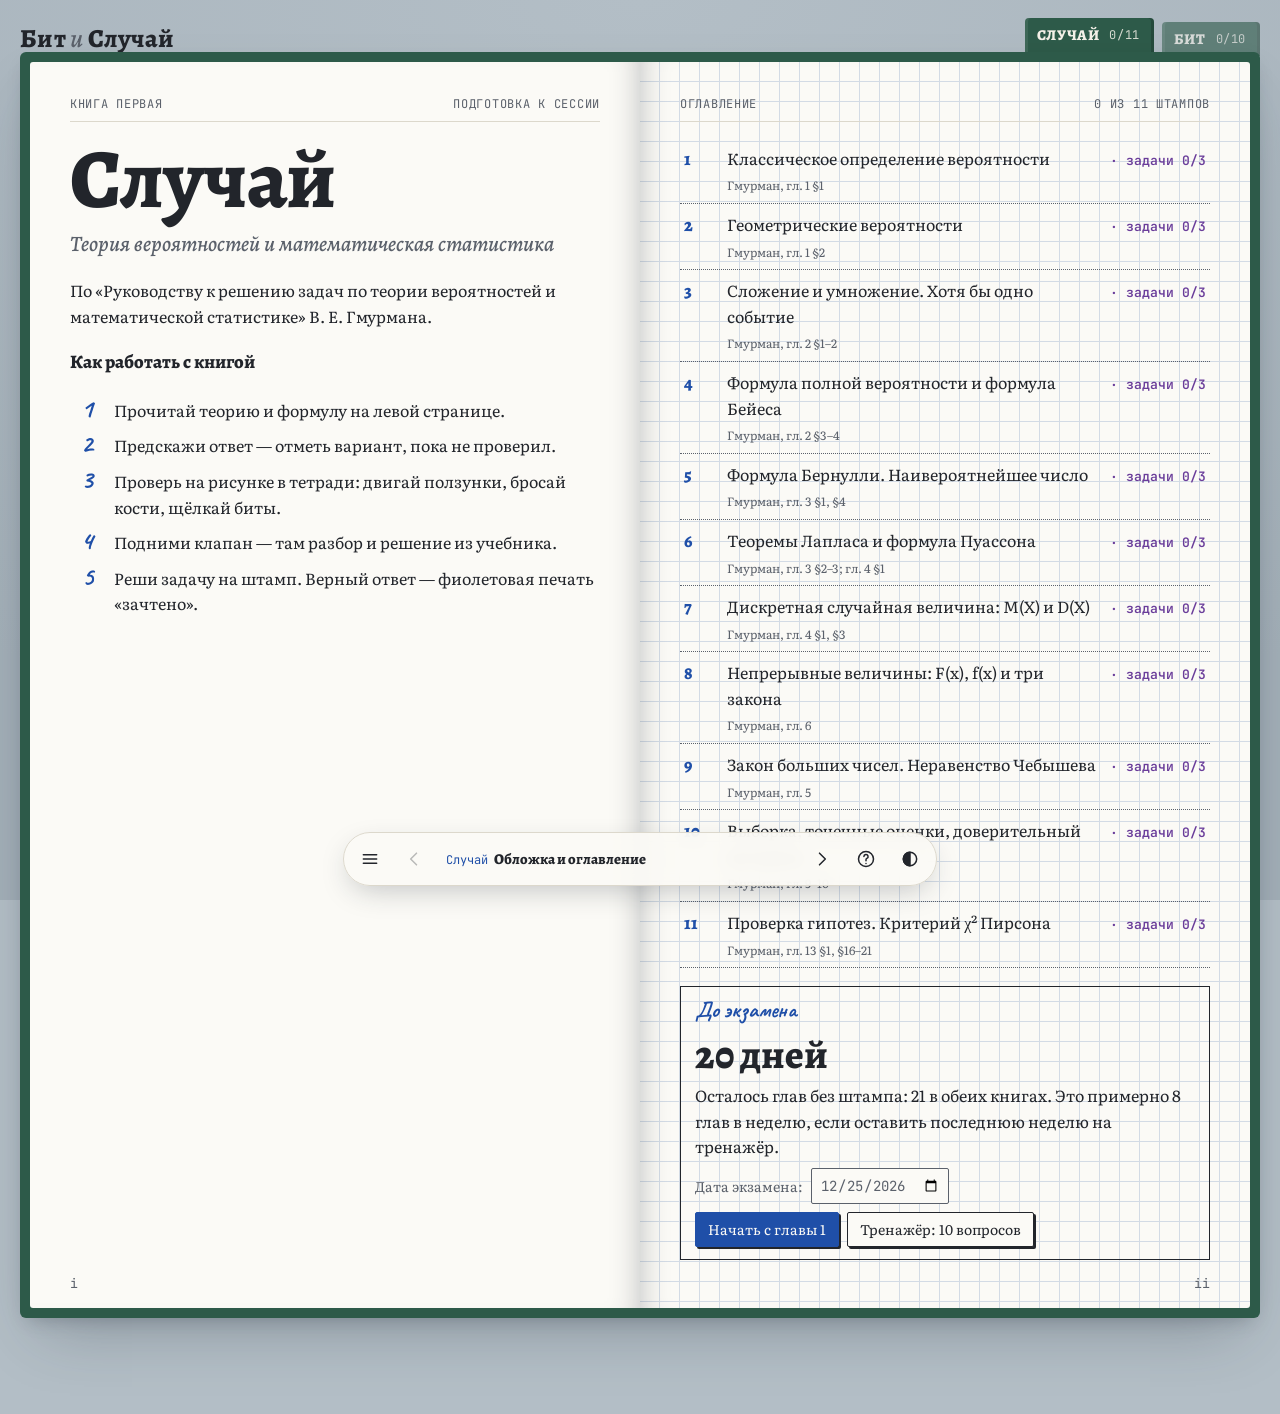
==== Бит и Случай.html @ 173fcdac "Бит и Случай: офлайн-книга к сессии Теория вероятностей по Гмурману (11 глав) и ВМиС по практической" ====
<!doctype html>
<html lang="ru">
<head>
<meta charset="utf-8">
<meta name="viewport" content="width=device-width, initial-scale=1, viewport-fit=cover">
<style>body{margin:0}</style>
<title>Бит и Случай</title>
<meta name="claude:viewport-fit-sides" content="cover">
<style>
/* cyrillic */
@font-face {
  font-family: 'Alegreya';
  font-style: italic;
  font-weight: 500;
  font-display: swap;
  src: url([data-uri]) format('woff2');
  unicode-range: U+0301, U+0400-045F, U+0490-0491, U+04B0-04B1, U+2116;
}
/* latin */
@font-face {
  font-family: 'Alegreya';
  font-style: italic;
  font-weight: 500;
  font-display: swap;
  src: url([data-uri]) format('woff2');
  unicode-range: U+0000-00FF, U+0131, U+0152-0153, U+02BB-02BC, U+02C6, U+02DA, U+02DC, U+0304, U+0308, U+0329, U+2000-206F, U+20AC, U+2122, U+2191, U+2193, U+2212, U+2215, U+FEFF, U+FFFD;
}
/* cyrillic */
@font-face {
  font-family: 'Alegreya';
  font-style: italic;
  font-weight: 700;
  font-display: swap;
  src: url([data-uri]) format('woff2');
  unicode-range: U+0301, U+0400-045F, U+0490-0491, U+04B0-04B1, U+2116;
}
/* latin */
@font-face {
  font-family: 'Alegreya';
  font-style: italic;
  font-weight: 700;
  font-display: swap;
  src: url([data-uri]) format('woff2');
  unicode-range: U+0000-00FF, U+0131, U+0152-0153, U+02BB-02BC, U+02C6, U+02DA, U+02DC, U+0304, U+0308, U+0329, U+2000-206F, U+20AC, U+2122, U+2191, U+2193, U+2212, U+2215, U+FEFF, U+FFFD;
}
/* cyrillic */
@font-face {
  font-family: 'Alegreya';
  font-style: normal;
  font-weight: 500;
  font-display: swap;
  src: url([data-uri]) format('woff2');
  unicode-range: U+0301, U+0400-045F, U+0490-0491, U+04B0-04B1, U+2116;
}
/* latin */
@font-face {
  font-family: 'Alegreya';
  font-style: normal;
  font-weight: 500;
  font-display: swap;
  src: url([data-uri]) format('woff2');
  unicode-range: U+0000-00FF, U+0131, U+0152-0153, U+02BB-02BC, U+02C6, U+02DA, U+02DC, U+0304, U+0308, U+0329, U+2000-206F, U+20AC, U+2122, U+2191, U+2193, U+2212, U+2215, U+FEFF, U+FFFD;
}
/* cyrillic */
@font-face {
  font-family: 'Alegreya';
  font-style: normal;
  font-weight: 800;
  font-display: swap;
  src: url([data-uri]) format('woff2');
  unicode-range: U+0301, U+0400-045F, U+0490-0491, U+04B0-04B1, U+2116;
}
/* latin */
@font-face {
  font-family: 'Alegreya';
  font-style: normal;
  font-weight: 800;
  font-display: swap;
  src: url([data-uri]) format('woff2');
  unicode-range: U+0000-00FF, U+0131, U+0152-0153, U+02BB-02BC, U+02C6, U+02DA, U+02DC, U+0304, U+0308, U+0329, U+2000-206F, U+20AC, U+2122, U+2191, U+2193, U+2212, U+2215, U+FEFF, U+FFFD;
}
/* cyrillic */
@font-face {
  font-family: 'Caveat';
  font-style: normal;
  font-weight: 500;
  font-display: swap;
  src: url([data-uri]) format('woff2');
  unicode-range: U+0301, U+0400-045F, U+0490-0491, U+04B0-04B1, U+2116;
}
/* latin */
@font-face {
  font-family: 'Caveat';
  font-style: normal;
  font-weight: 500;
  font-display: swap;
  src: url([data-uri]) format('woff2');
  unicode-range: U+0000-00FF, U+0131, U+0152-0153, U+02BB-02BC, U+02C6, U+02DA, U+02DC, U+0304, U+0308, U+0329, U+2000-206F, U+20AC, U+2122, U+2191, U+2193, U+2212, U+2215, U+FEFF, U+FFFD;
}
/* cyrillic */
@font-face {
  font-family: 'Caveat';
  font-style: normal;
  font-weight: 700;
  font-display: swap;
  src: url([data-uri]) format('woff2');
  unicode-range: U+0301, U+0400-045F, U+0490-0491, U+04B0-04B1, U+2116;
}
/* latin */
@font-face {
  font-family: 'Caveat';
  font-style: normal;
  font-weight: 700;
  font-display: swap;
  src: url([data-uri]) format('woff2');
  unicode-range: U+0000-00FF, U+0131, U+0152-0153, U+02BB-02BC, U+02C6, U+02DA, U+02DC, U+0304, U+0308, U+0329, U+2000-206F, U+20AC, U+2122, U+2191, U+2193, U+2212, U+2215, U+FEFF, U+FFFD;
}
/* cyrillic */
@font-face {
  font-family: 'JetBrains Mono';
  font-style: normal;
  font-weight: 400;
  font-display: swap;
  src: url([data-uri]) format('woff2');
  unicode-range: U+0301, U+0400-045F, U+0490-0491, U+04B0-04B1, U+2116;
}
/* latin */
@font-face {
  font-family: 'JetBrains Mono';
  font-style: normal;
  font-weight: 400;
  font-display: swap;
  src: url([data-uri]) format('woff2');
  unicode-range: U+0000-00FF, U+0131, U+0152-0153, U+02BB-02BC, U+02C6, U+02DA, U+02DC, U+0304, U+0308, U+0329, U+2000-206F, U+20AC, U+2122, U+2191, U+2193, U+2212, U+2215, U+FEFF, U+FFFD;
}
/* cyrillic */
@font-face {
  font-family: 'JetBrains Mono';
  font-style: normal;
  font-weight: 600;
  font-display: swap;
  src: url([data-uri]) format('woff2');
  unicode-range: U+0301, U+0400-045F, U+0490-0491, U+04B0-04B1, U+2116;
}
/* latin */
@font-face {
  font-family: 'JetBrains Mono';
  font-style: normal;
  font-weight: 600;
  font-display: swap;
  src: url([data-uri]) format('woff2');
  unicode-range: U+0000-00FF, U+0131, U+0152-0153, U+02BB-02BC, U+02C6, U+02DA, U+02DC, U+0304, U+0308, U+0329, U+2000-206F, U+20AC, U+2122, U+2191, U+2193, U+2212, U+2215, U+FEFF, U+FFFD;
}
/* cyrillic */
@font-face {
  font-family: 'Literata';
  font-style: italic;
  font-weight: 400;
  font-display: swap;
  src: url([data-uri]) format('woff2');
  unicode-range: U+0301, U+0400-045F, U+0490-0491, U+04B0-04B1, U+2116;
}
/* latin */
@font-face {
  font-family: 'Literata';
  font-style: italic;
  font-weight: 400;
  font-display: swap;
  src: url([data-uri]) format('woff2');
  unicode-range: U+0000-00FF, U+0131, U+0152-0153, U+02BB-02BC, U+02C6, U+02DA, U+02DC, U+0304, U+0308, U+0329, U+2000-206F, U+20AC, U+2122, U+2191, U+2193, U+2212, U+2215, U+FEFF, U+FFFD;
}
/* cyrillic */
@font-face {
  font-family: 'Literata';
  font-style: normal;
  font-weight: 400;
  font-display: swap;
  src: url([data-uri]) format('woff2');
  unicode-range: U+0301, U+0400-045F, U+0490-0491, U+04B0-04B1, U+2116;
}
/* latin */
@font-face {
  font-family: 'Literata';
  font-style: normal;
  font-weight: 400;
  font-display: swap;
  src: url([data-uri]) format('woff2');
  unicode-range: U+0000-00FF, U+0131, U+0152-0153, U+02BB-02BC, U+02C6, U+02DA, U+02DC, U+0304, U+0308, U+0329, U+2000-206F, U+20AC, U+2122, U+2191, U+2193, U+2212, U+2215, U+FEFF, U+FFFD;
}
/* cyrillic */
@font-face {
  font-family: 'Literata';
  font-style: normal;
  font-weight: 600;
  font-display: swap;
  src: url([data-uri]) format('woff2');
  unicode-range: U+0301, U+0400-045F, U+0490-0491, U+04B0-04B1, U+2116;
}
/* latin */
@font-face {
  font-family: 'Literata';
  font-style: normal;
  font-weight: 600;
  font-display: swap;
  src: url([data-uri]) format('woff2');
  unicode-range: U+0000-00FF, U+0131, U+0152-0153, U+02BB-02BC, U+02C6, U+02DA, U+02DC, U+0304, U+0308, U+0329, U+2000-206F, U+20AC, U+2122, U+2191, U+2193, U+2212, U+2215, U+FEFF, U+FFFD;
}
</style>
<style>
/* Layout: открытая книга на школьной парте. Слева — печатная страница учебника, справа — тетрадь в клетку с опытом. Снизу — панель листания. */
:root{
  --desk:#b3bec6; --desk-2:#a3afb8;
  --paper:#fbfaf6; --paper-2:#f1efe8; --edge:#dcd8cc;
  --ink:#22252b; --ink-soft:#5b616b; --rule:#d3dbe5;
  --pen:#1f4fa8; --pen-wash:rgba(31,79,168,.11);
  --stamp:#6a3d9a; --stamp-wash:rgba(106,61,154,.10);
  --good:#2b7443; --bad:#b0302a; --glow:#d99a00;
  --bar:rgba(251,250,246,.92); --shadow:rgba(30,40,50,.28);
  --cloth:#2d5a49;
  --f-display:"Alegreya", "Georgia", serif;
  --f-body:"Literata", "PT Serif", "Georgia", serif;
  --f-hand:"Caveat", "Segoe Print", cursive;
  --f-mono:"JetBrains Mono", "Consolas", monospace;
}
@media (prefers-color-scheme: dark){:root:not([data-theme="light"]){
  --desk:#101418; --desk-2:#161b21;
  --paper:#1d2228; --paper-2:#232931; --edge:#2c333c;
  --ink:#e3e6ea; --ink-soft:#9ba4af; --rule:#2b333d;
  --pen:#8fb0ff; --pen-wash:rgba(143,176,255,.13);
  --stamp:#bb94ff; --stamp-wash:rgba(187,148,255,.12);
  --good:#6fca8c; --bad:#ff7d70; --glow:#ffc94a;
  --bar:rgba(29,34,40,.94); --shadow:rgba(0,0,0,.55);
  color-scheme:dark;
}}
:root[data-theme="dark"]{
  --desk:#101418; --desk-2:#161b21;
  --paper:#1d2228; --paper-2:#232931; --edge:#2c333c;
  --ink:#e3e6ea; --ink-soft:#9ba4af; --rule:#2b333d;
  --pen:#8fb0ff; --pen-wash:rgba(143,176,255,.13);
  --stamp:#bb94ff; --stamp-wash:rgba(187,148,255,.12);
  --good:#6fca8c; --bad:#ff7d70; --glow:#ffc94a;
  --bar:rgba(29,34,40,.94); --shadow:rgba(0,0,0,.55);
  color-scheme:dark;
}
[data-book="tv"]{--cloth:#2d5a49}
[data-book="vms"]{--cloth:#2a4472}

*{box-sizing:border-box}
html,body{min-height:100%}
body{
  background:radial-gradient(120% 80% at 50% 0%, var(--desk) 0%, var(--desk-2) 100%) fixed, var(--desk);
  color:var(--ink); font:16px/1.6 var(--f-body);
  padding-left:max(16px, env(safe-area-inset-left, 0px));
  padding-right:max(16px, env(safe-area-inset-right, 0px));
  padding-block:0 96px;
}
button,input,select{font:inherit;color:inherit}
:focus-visible{outline:2px solid var(--pen);outline-offset:2px}
a{color:var(--pen)}

/* ——— верх: корешки книг ——— */
.top{max-width:1240px;margin:0 auto;display:flex;flex-wrap:wrap;align-items:flex-end;justify-content:space-between;gap:12px;padding-top:18px}
.brand{font:800 26px/1 var(--f-display);letter-spacing:.01em;color:var(--ink)}
.brand i{font-weight:500;color:var(--ink-soft)}
.spines{display:flex;gap:8px;flex-wrap:wrap}
.spine{
  border:0;cursor:pointer;padding:8px 14px 8px 12px;border-radius:4px 4px 0 0;
  background:var(--cloth);color:#f4f1e8;font:600 15px/1.2 var(--f-display);letter-spacing:.04em;
  display:flex;gap:10px;align-items:center;opacity:.6;transform:translateY(4px);transition:.2s;
  box-shadow:inset -3px 0 0 rgba(0,0,0,.18), inset 3px 0 0 rgba(255,255,255,.08);
}
.spine[aria-pressed="true"]{opacity:1;transform:none}
.spine small{font:500 12px var(--f-mono);opacity:.85}

/* ——— книга ——— */
.desk{max-width:1240px;margin:0 auto}
.book{
  position:relative;background:var(--cloth);border-radius:6px;padding:10px;
  box-shadow:0 30px 60px -20px var(--shadow), 0 8px 18px -8px var(--shadow);
}
.spread{position:relative;display:grid;grid-template-columns:1fr 1fr;perspective:2400px;min-height:640px}
.page{
  position:relative;min-width:0;background:var(--paper);padding:34px 40px 48px;
}
.page.left{border-radius:3px 0 0 3px;box-shadow:inset -26px 0 30px -26px var(--shadow)}
.page.right{
  border-radius:0 3px 3px 0;box-shadow:inset 26px 0 30px -26px var(--shadow);
  background-color:var(--paper);
  background-image:linear-gradient(var(--rule) 1px, transparent 1px),linear-gradient(90deg, var(--rule) 1px, transparent 1px);
  background-size:20px 20px;background-position:-1px -1px;
}
.folio{position:absolute;bottom:16px;font:500 13px var(--f-mono);color:var(--ink-soft)}
.left .folio{left:40px}.right .folio{right:40px}
.leaf{
  position:absolute;top:0;bottom:0;width:50%;pointer-events:none;display:none;
  background:linear-gradient(90deg,var(--paper-2),var(--paper));
  backface-visibility:visible;z-index:5;border-radius:0 3px 3px 0;
}
.leaf.fwd{display:block;left:50%;transform-origin:left center;animation:turnF .62s cubic-bezier(.4,.1,.3,1) forwards}
.leaf.back{display:block;left:0;transform-origin:right center;border-radius:3px 0 0 3px;animation:turnB .62s cubic-bezier(.4,.1,.3,1) forwards}
@keyframes turnF{0%{transform:rotateY(0);box-shadow:0 0 0 var(--shadow)}50%{box-shadow:-30px 0 40px -10px var(--shadow)}100%{transform:rotateY(-180deg);box-shadow:0 0 0 var(--shadow)}}
@keyframes turnB{0%{transform:rotateY(0)}50%{box-shadow:30px 0 40px -10px var(--shadow)}100%{transform:rotateY(180deg)}}

/* ——— типографика страниц ——— */
.runhead{display:flex;justify-content:space-between;gap:12px;flex-wrap:wrap;font:500 12px/1.4 var(--f-mono);letter-spacing:.06em;text-transform:uppercase;color:var(--ink-soft);border-bottom:1px solid var(--edge);padding-bottom:8px;margin-bottom:18px}
h1,h2,h3{font-family:var(--f-display);text-wrap:balance;margin:0}
h2{font-weight:800;font-size:34px;line-height:1.08;margin-bottom:14px}
h2 .no{color:var(--pen);font-style:italic;font-weight:700;margin-right:.25em}
h3{font-weight:700;font-size:19px;margin:18px 0 6px}
.theory p{margin:0 0 10px;max-width:62ch}
.theory ul{margin:0 0 10px;padding-left:20px}
.theory li{margin-bottom:3px}
.theory b{font-weight:600}
.f{ /* формула в рамке */
  margin:12px 0;padding:10px 14px;border:1.5px solid var(--ink);border-radius:2px;
  font-family:var(--f-body);font-style:italic;font-size:18px;line-height:1.9;overflow-x:auto;background:var(--paper)
}
.f small{font-style:normal;font-size:13px;color:var(--ink-soft);display:block;line-height:1.4}
.fr{display:inline-flex;flex-direction:column;vertical-align:middle;text-align:center;margin:0 .15em;line-height:1.15}
.fr>span:first-child{border-bottom:1.2px solid currentColor;padding:0 .2em}
.fr>span{padding:0 .2em}
code,.mono{font-family:var(--f-mono);font-size:.88em}
pre.asm{font:13px/1.55 var(--f-mono);background:var(--paper-2);border-left:3px solid var(--pen);padding:10px 12px;overflow-x:auto;margin:10px 0;white-space:pre}
.tbl{overflow-x:auto;margin:8px 0}
.tbl table{border-collapse:collapse;font-size:14px;font-variant-numeric:tabular-nums}
.tbl th,.tbl td{border:1px solid var(--edge);padding:4px 8px;text-align:left}
.tbl th{font-weight:600;background:var(--paper-2)}

.lbl{font:700 22px/1 var(--f-hand);color:var(--pen);margin-bottom:6px}
.predict{margin-top:20px;padding:14px 16px;border:1.5px dashed var(--ink-soft);border-radius:3px}
.predict p{margin:0 0 8px}
.opts{display:flex;flex-direction:column;gap:6px}
.opt{display:flex;gap:10px;align-items:flex-start;cursor:pointer;padding:4px 6px;border-radius:3px}
.opt:hover{background:var(--pen-wash)}
.opt input{margin-top:6px;accent-color:var(--pen)}
.opt.ok{background:color-mix(in srgb,var(--good) 14%,transparent)}
.opt.no{background:color-mix(in srgb,var(--bad) 12%,transparent)}

.flapbtn{
  margin-top:16px;width:100%;cursor:pointer;text-align:left;border:1px solid var(--edge);
  background:var(--paper-2);padding:14px 16px;border-radius:2px;position:relative;
  box-shadow:0 6px 10px -6px var(--shadow);transition:transform .25s;
}
.flapbtn:hover{transform:translateY(-2px) rotate(-.3deg)}
.flapbtn b{font:700 22px/1 var(--f-hand);color:var(--ink)}
.flapbtn span{display:block;font-size:13px;color:var(--ink-soft)}
.flapbtn[aria-expanded="true"]{transform:perspective(600px) rotateX(8deg);transform-origin:top}
.flapbody{padding:14px 16px;border:1px solid var(--edge);border-top:0;background:var(--paper)}
.flapbody p{margin:0 0 8px}

/* ——— правая страница: опыт ——— */
.fig{display:flex;flex-direction:column;gap:10px}
canvas.ink{width:100%;display:block;background:transparent;touch-action:manipulation}
.cap{font:italic 14px/1.4 var(--f-body);color:var(--ink-soft);margin:6px 0 0}
.cap b{font-style:normal;font-family:var(--f-mono);font-size:12px;letter-spacing:.04em}
.try{font:600 21px/1.25 var(--f-hand);color:var(--pen);margin:10px 0 0}
.ctls{display:grid;grid-template-columns:repeat(auto-fit,minmax(190px,1fr));gap:8px 18px}
.ctl{display:grid;grid-template-columns:auto 1fr auto;gap:8px;align-items:center;font-size:14px}
.ctl span{color:var(--ink-soft)}
.ctl input[type=range]{width:100%;min-width:0;accent-color:var(--pen)}
.ctl output{font:600 13px var(--f-mono);min-width:4ch;text-align:right}
.row{display:flex;flex-wrap:wrap;gap:8px;align-items:center}
.btn{
  cursor:pointer;border:1.5px solid var(--ink);background:var(--paper);padding:5px 12px;border-radius:2px;
  font-size:14px;box-shadow:2px 2px 0 var(--ink);transition:transform .1s, box-shadow .1s
}
.btn:hover{transform:translate(-1px,-1px);box-shadow:3px 3px 0 var(--ink)}
.btn:active{transform:translate(2px,2px);box-shadow:0 0 0 var(--ink)}
.btn.pri{background:var(--pen);color:var(--paper);border-color:var(--pen);box-shadow:2px 2px 0 var(--ink)}
.btn[aria-pressed="true"]{background:var(--ink);color:var(--paper)}
select.sel,input.txt{border:1.5px solid var(--ink-soft);background:var(--paper);padding:5px 8px;border-radius:2px;font-size:14px;min-width:0;max-width:100%}
input.txt{font-family:var(--f-mono)}
.readout{font:14px/1.5 var(--f-mono);background:var(--paper);border:1px solid var(--edge);padding:8px 10px;overflow-x:auto;font-variant-numeric:tabular-nums}
.readout b{color:var(--pen);font-weight:600}
.readout .hot{color:var(--glow);font-weight:600}
.readout .good{color:var(--good)}.readout .bad{color:var(--bad)}

.challenge{margin-top:22px;padding:14px 16px;background:var(--paper);border:1.5px solid var(--stamp);border-radius:3px;position:relative}
.challenge .lbl{color:var(--stamp)}
.challenge p{margin:0 0 10px}
.challenge form{display:flex;gap:8px;flex-wrap:wrap}
.challenge input{flex:1 1 140px}
.fb{margin:8px 0 0;font-size:14px;min-height:1.4em}
.fb.ok{color:var(--good)}.fb.no{color:var(--bad)}
details.hint{margin-top:6px;font-size:14px;color:var(--ink-soft)}
details.hint summary{cursor:pointer;font:600 18px var(--f-hand);color:var(--ink-soft)}
.stampslot{position:absolute;right:-6px;top:-34px;width:104px;height:104px;pointer-events:none}
.stamp{width:100%;height:100%;color:var(--stamp);transform:rotate(-14deg);opacity:.9}
.stamp.new{animation:thump .5s cubic-bezier(.2,1.6,.4,1)}
@keyframes thump{0%{transform:rotate(-14deg) scale(2.2);opacity:0}100%{transform:rotate(-14deg) scale(1);opacity:.9}}

/* ——— обложка ——— */
.cover h1{font-weight:800;font-size:clamp(48px,7vw,84px);line-height:.95;letter-spacing:-.01em}
.cover .sub{font:italic 500 22px/1.3 var(--f-display);color:var(--ink-soft);margin:10px 0 20px}
.steps{list-style:none;padding:0;margin:18px 0;display:grid;gap:8px;counter-reset:s}
.steps li{display:grid;grid-template-columns:34px 1fr;gap:10px;align-items:baseline;counter-increment:s}
.steps li::before{content:counter(s);font:700 26px/1 var(--f-hand);color:var(--pen);text-align:center}
.toclist{list-style:none;padding:0;margin:0;display:grid;gap:2px}
.toclist button{width:100%;display:grid;grid-template-columns:2.2em 1fr auto;gap:8px;align-items:baseline;text-align:left;cursor:pointer;background:none;border:0;padding:6px 4px;border-bottom:1px dotted var(--ink-soft)}
.toclist button:hover{background:var(--pen-wash)}
.toclist .n{font:700 18px var(--f-display);color:var(--pen)}
.toclist .s{font-size:12px;color:var(--ink-soft)}
.toclist .st{font:700 13px var(--f-mono);color:var(--stamp)}
.exam{margin-top:18px;padding:12px 14px;border:1.5px solid var(--ink);display:grid;gap:8px}
.exam .big{font:800 40px/1 var(--f-display)}
.exam label{font-size:14px;color:var(--ink-soft);display:flex;gap:8px;align-items:center;flex-wrap:wrap}

/* ——— нижняя панель ——— */
.bar{
  position:fixed;left:50%;transform:translateX(-50%);bottom:calc(14px + env(safe-area-inset-bottom, 0px));z-index:20;
  display:flex;align-items:center;gap:4px;padding:6px;border-radius:999px;background:var(--bar);
  box-shadow:0 10px 30px -8px var(--shadow);backdrop-filter:blur(8px);max-width:calc(100% - 24px);border:1px solid var(--edge)
}
.bar button{border:0;background:none;cursor:pointer;width:40px;height:40px;border-radius:50%;display:grid;place-items:center;flex:none}
.bar button:hover{background:var(--pen-wash)}
.bar button:disabled{opacity:.3;cursor:default;background:none}
.bar svg{width:20px;height:20px;stroke:var(--ink);fill:none;stroke-width:1.8;stroke-linecap:round;stroke-linejoin:round}
.bar .ttl{min-width:0;flex:1 1 auto;padding:0 8px;font:600 15px/1.2 var(--f-display);white-space:nowrap;overflow:hidden;text-overflow:ellipsis;width:min(360px,46vw)}
.bar .ttl small{font:500 12px var(--f-mono);color:var(--pen);margin-right:6px}

/* ——— оглавление и тренажёр ——— */
.drawer{position:fixed;inset:0;z-index:30;background:color-mix(in srgb,var(--desk) 60%,transparent);display:flex;justify-content:flex-start}
.drawer .panel{
  width:min(420px,100%);height:100%;overflow-y:auto;background:var(--paper);
  padding:calc(20px + env(safe-area-inset-top, 0px)) 20px calc(20px + env(safe-area-inset-bottom, 0px)) max(20px, env(safe-area-inset-left, 0px));
  box-shadow:10px 0 30px -10px var(--shadow)
}
.drawer h3{margin:18px 0 8px}
.drawer .close{float:right}
.quiz{position:fixed;inset:0;z-index:30;background:color-mix(in srgb,var(--desk) 70%,transparent);display:grid;place-items:center;padding:16px}
.quiz .card{
  width:min(560px,100%);max-height:100%;overflow-y:auto;background:var(--paper);padding:24px;border-radius:3px;box-shadow:0 20px 50px -10px var(--shadow);
  background-image:linear-gradient(var(--rule) 1px, transparent 1px),linear-gradient(90deg, var(--rule) 1px, transparent 1px);background-size:20px 20px
}
.quiz .meta{font:500 12px var(--f-mono);color:var(--ink-soft);text-transform:uppercase;letter-spacing:.06em}

/* ——— узко: страницы друг под другом ——— */
@media (max-width: 900px){
  .spread{grid-template-columns:1fr;min-height:0}
  .page{padding:24px 18px 44px}
  .page.left{border-radius:3px 3px 0 0;box-shadow:inset 0 -20px 24px -22px var(--shadow)}
  .page.right{border-radius:0 0 3px 3px;box-shadow:inset 0 20px 24px -22px var(--shadow)}
  .left .folio{left:18px}.right .folio{right:18px}
  h2{font-size:28px}
  .book{padding:6px}
  .stampslot{width:84px;height:84px;top:-30px}
  .leaf{display:none!important}
}
@media (prefers-reduced-motion: reduce){
  .leaf{display:none!important}
  .stamp.new{animation:none}
  *{transition:none!important}
}
.more{margin-top:18px;padding:14px 16px;background:var(--paper);border:1.5px solid var(--ink-soft);border-radius:3px;display:grid;gap:16px}
.more .lbl{margin:0}
.mq p{margin:0 0 8px}
.mq form{display:flex;gap:8px;flex-wrap:wrap}
.mq input{flex:1 1 140px}
.mn{font:600 13px var(--f-mono);color:var(--pen);white-space:nowrap}
.mn.done::after{content:" ✓";color:var(--good)}
[hidden]{display:none!important}
.blink{animation:blink 1s steps(1) infinite}
@keyframes blink{50%{opacity:0}}
.sr{position:absolute;width:1px;height:1px;overflow:hidden;clip:rect(0 0 0 0)}
</style>

</head>
<body>
<header class="top">
  <div class="brand">Бит <i>и</i> Случай</div>
  <div class="spines" role="group" aria-label="Выбор книги">
    <button class="spine" id="sp-tv" data-k="tv" aria-pressed="true">СЛУЧАЙ <small id="cnt-tv"></small></button>
    <button class="spine" id="sp-vms" data-k="vms" aria-pressed="false">БИТ <small id="cnt-vms"></small></button>
  </div>
</header>

<main class="desk">
  <div class="book" id="book" data-book="tv">
    <div class="spread">
      <section class="page left" id="pL" aria-live="polite"></section>
      <section class="page right" id="pR"></section>
      <div class="leaf" id="leaf"></div>
    </div>
  </div>
</main>

<nav class="bar" aria-label="Листание">
  <button id="bMenu" aria-label="Оглавление"><svg viewBox="0 0 24 24"><path d="M4 7h16M4 12h16M4 17h16"/></svg></button>
  <button id="bPrev" aria-label="Предыдущая глава"><svg viewBox="0 0 24 24"><path d="M15 5l-7 7 7 7"/></svg></button>
  <div class="ttl" id="bTitle"></div>
  <button id="bNext" aria-label="Следующая глава"><svg viewBox="0 0 24 24"><path d="M9 5l7 7-7 7"/></svg></button>
  <button id="bQuiz" aria-label="Тренажёр"><svg viewBox="0 0 24 24"><path d="M9.5 9a2.5 2.5 0 1 1 3.5 2.3c-.6.3-1 .9-1 1.5V14M12 17.5v.01"/><circle cx="12" cy="12" r="9"/></svg></button>
  <button id="bTheme" aria-label="Сменить тему"><svg viewBox="0 0 24 24"><circle cx="12" cy="12" r="8"/><path d="M12 4a8 8 0 0 0 0 16z" fill="currentColor" style="fill:var(--ink)"/></svg></button>
</nav>

<div class="drawer" id="toc" hidden><div class="panel" id="tocPanel"></div></div>
<div class="quiz" id="quiz" hidden><div class="card" id="quizCard" role="dialog" aria-modal="true" aria-label="Тренажёр"></div></div>

<script>
/* ——— общие инструменты для глав ——— */
window.BOOKS = {
  tv:{key:'tv',name:'Случай',sub:'Теория вероятностей и математическая статистика',src:'По «Руководству к решению задач по теории вероятностей и математической статистике» В. Е. Гмурмана',moreTitle:'Ещё задачи из Гмурмана',lessons:[]},
  vms:{key:'vms',name:'Бит',sub:'Вычислительные машины и системы',src:'По практической работе №1, лабораторным 1–4 и книге А. Зубкова «Assembler для DOS, Windows и Unix»',moreTitle:'Ещё задачи: практическая №1 и лабы',lessons:[]}
};
const U = window.U = {
  h(tag, props, ...kids){
    const e = document.createElement(tag);
    for (const [k,v] of Object.entries(props||{})){
      if (k==='class') e.className = v;
      else if (k==='html') e.innerHTML = v;
      else if (k.startsWith('on')) e.addEventListener(k.slice(2), v);
      else if (v!==false && v!=null) e.setAttribute(k, v===true ? '' : v);
    }
    for (const c of kids.flat()) if (c!=null && c!==false) e.append(c.nodeType ? c : document.createTextNode(c));
    return e;
  },
  slider(id, label, min, max, step, val, fmt, on){
    const inp = U.h('input',{type:'range',id,min,max,step,value:val});
    const out = U.h('output',{for:id});
    const show = () => out.textContent = fmt ? fmt(+inp.value) : inp.value;
    inp.addEventListener('input', () => { show(); on && on(+inp.value); });
    show();
    const w = U.h('label',{class:'ctl',for:id}, U.h('span',{},label), inp, out);
    w.get = () => +inp.value;
    w.set = v => { inp.value = v; show(); };
    w.range = (a,b) => { inp.min = a; inp.max = b; show(); };
    return w;
  },
  select(id, opts, on){
    const s = U.h('select',{class:'sel',id}, opts.map((o,i)=>U.h('option',{value:i},o)));
    s.addEventListener('change', () => on(+s.value));
    return s;
  },
  btn(text, on, cls){ return U.h('button',{class:'btn '+(cls||''),type:'button',onclick:on},text); },
  canvas(parent, ratio){
    const cv = U.h('canvas',{class:'ink'}); parent.append(cv);
    const o = {cv, g:cv.getContext('2d'), W:0, H:0, fit(){
      const w = Math.max(240, Math.round(cv.clientWidth || parent.clientWidth || 400));
      const h = Math.round(w*(typeof ratio==='function'?ratio(w):ratio)), d = window.devicePixelRatio||1;
      if (cv.width!==Math.round(w*d) || cv.height!==Math.round(h*d)){ cv.width=Math.round(w*d); cv.height=Math.round(h*d); }
      cv.style.height = h+'px';
      o.g.setTransform(d,0,0,d,0,0); o.g.clearRect(0,0,w,h);
      o.g.lineCap='round'; o.g.lineJoin='round';
      o.W=w; o.H=h; return o;
    }};
    return o;
  },
  col(){
    const s = getComputedStyle(document.documentElement), v = n => s.getPropertyValue(n).trim();
    return {ink:v('--ink'),soft:v('--ink-soft'),rule:v('--rule'),pen:v('--pen'),wash:v('--pen-wash'),stamp:v('--stamp'),swash:v('--stamp-wash'),good:v('--good'),bad:v('--bad'),glow:v('--glow'),paper:v('--paper'),paper2:v('--paper-2'),edge:v('--edge')};
  },
  font(px, kind, w){ return `${w||400} ${px}px ${kind==='mono'?'"JetBrains Mono", Consolas, monospace':kind==='hand'?'Caveat, cursive':'Literata, Georgia, serif'}`; },
  hatch(g, color, gap=6){
    const c = document.createElement('canvas'), d = window.devicePixelRatio||1; c.width=c.height=gap*d;
    const x = c.getContext('2d'); x.scale(d,d); x.strokeStyle=color; x.lineWidth=1;
    x.beginPath(); x.moveTo(0,gap); x.lineTo(gap,0); x.moveTo(-1,1); x.lineTo(1,-1); x.moveTo(gap-1,gap+1); x.lineTo(gap+1,gap-1); x.stroke();
    const p = g.createPattern(c,'repeat'); p.setTransform && p.setTransform(new DOMMatrix().scale(1/d)); return p;
  },
  num(s){
    s = String(s).trim().replace(/\s/g,'').replace(',', '.');
    if (/^[-+]?\d*\.?\d+\/\d*\.?\d+$/.test(s)){ const [a,b]=s.split('/'); return +a/+b; }
    if (/^[-+]?(\d+\.?\d*|\.\d+)(e[-+]?\d+)?$/i.test(s)) return +s;
    return NaN;
  },
  near(s, t, tol){ const x = U.num(s); return isFinite(x) && Math.abs(x-t) <= (tol ?? 1e-3); },
  hex(s){ s = String(s).trim().toUpperCase().replace(/^0X/,'').replace(/H$/,''); return /^[0-9A-F]+$/.test(s) ? parseInt(s,16) : NaN; },
  fmt(x, d=3){ return isFinite(x) ? (+x).toFixed(d).replace('.',',').replace('-','−') : '—'; },
  C(n,k){ if (k<0||k>n) return 0; let r=1; for (let i=1;i<=k;i++) r = r*(n-k+i)/i; return r; },
  lf: (()=>{ const a=[0]; for (let i=1;i<=3000;i++) a[i]=a[i-1]+Math.log(i); return a; })(),
  binom(n,k,p){ if (k<0||k>n) return 0; if (p<=0) return k===0?1:0; if (p>=1) return k===n?1:0; return Math.exp(U.lf[n]-U.lf[k]-U.lf[n-k]+k*Math.log(p)+(n-k)*Math.log(1-p)); },
  pois(k,l){ return Math.exp(-l + k*Math.log(l) - U.lf[k]); },
  erf(x){ const s=Math.sign(x); x=Math.abs(x); const t=1/(1+0.3275911*x);
    const y=1-(((((1.061405429*t-1.453152027)*t)+1.421413741)*t-0.284496736)*t+0.254829592)*t*Math.exp(-x*x); return s*y; },
  Phi(x){ return 0.5*U.erf(x/Math.SQRT2); },            // функция Лапласа Ф(x), как в Гмурмане
  phi(x){ return Math.exp(-x*x/2)/Math.sqrt(2*Math.PI); },
  PhiInv(v){ let a=0,b=6; for (let i=0;i<60;i++){ const m=(a+b)/2; if (U.Phi(m)<v) a=m; else b=m; } return (a+b)/2; },
  fr(a,b){ return `<span class="fr"><span>${a}</span><span>${b}</span></span>`; },
  axes(g, x0, y0, x1, y1, c){ g.strokeStyle=c.ink; g.lineWidth=1.3; g.beginPath(); g.moveTo(x0,y1); g.lineTo(x0,y0); g.lineTo(x1,y0); g.stroke(); },
  text(g, s, x, y, o={}){ g.font=U.font(o.size||12,o.kind,o.w); g.fillStyle=o.color||U.col().ink; g.textAlign=o.align||'left'; g.textBaseline=o.base||'alphabetic'; g.fillText(s,x,y); }
};
</script>
<script>
/* Книга «Случай»: теория вероятностей по Гмурману */
(() => {
const {h, fr} = U;
const add = L => BOOKS.tv.lessons.push(L);
const R = (n,d) => U.fmt(n,d);

/* 1. Классическое определение */
add({
  id:'tv1', title:'Классическое определение вероятности', src:'Гмурман, гл. 1 §1',
  theory:`<p><b>Испытание</b> даёт элементарные исходы. Если они образуют полную группу, несовместны и <b>равновозможны</b>, вероятность события A равна доле благоприятных исходов:</p>
  <div class="f">P(A) = ${fr('m','n')}<small>m — число исходов, благоприятствующих A; n — число всех элементарных исходов. 0 ≤ P(A) ≤ 1.</small></div>
  <p><b>Относительная частота</b> W(A) = m/n, где m — число опытов, в которых A появилось, из n проведённых. При большом n частота устойчиво колеблется около P(A): это <b>статистическое определение</b>.</p>
  <h3>Комбинаторика для подсчёта m и n</h3>
  <div class="f">P<sub>n</sub> = n! &nbsp;&nbsp; A<sub>n</sub><sup>m</sup> = ${fr('n!','(n − m)!')} &nbsp;&nbsp; C<sub>n</sub><sup>m</sup> = ${fr('n!','m!(n − m)!')}<small>перестановки · размещения (порядок важен) · сочетания (порядок не важен)</small></div>`,
  predict:{q:'Бросают две игральные кости. Что выпадает чаще?', opts:['Сумма 7','Сумма 8','Одинаково часто'], a:0,
    why:'Сумме 7 благоприятствуют 6 исходов из 36: (1,6), (2,5), (3,4), (4,3), (5,2), (6,1). Сумме 8 — только 5. Значит P = 6/36 против 5/36.'},
  flap:`<p><b>Задача 1 (Гмурман).</b> Сумма очков чётная, и хотя бы на одной кости шестёрка. Всего исходов 6·6 = 36. Благоприятные: (6,2), (6,4), (6,6), (2,6), (4,6) — пять. P = 5/36.</p>
  <p><b>Задача 4: где ошибка?</b> «Исходов два: сумма равна 3 или нет, значит P = 1/2». Ошибка в том, что эти исходы не равновозможны. Правильно: (1,2) и (2,1), P = 2/36 = 1/18.</p>`,
  figCap:'Таблица 6×6 — все исходы броска двух костей. Заштрихованы благоприятные. Справа внизу — как частота подбирается к вероятности.',
  try:'Выбери событие и брось кости 1000 раз: линия частоты прижмётся к пунктиру вероятности.',
  ch:{q:'Брошены две кости. Найдите вероятность того, что сумма очков равна 8, если известно, что их разность равна 4 (Гмурман, №5в). Ответ — дробью или десятичной.',
    check:s=>U.near(s,0.5,0.005), ans:'1/2',
    hint:'Выбери на рисунке «Разность = 4»: таких исходов 4. Из них у скольких сумма 8? Теперь n — это четыре исхода, а не 36.'},
  fig(el){
    const ev = [
      ['Сумма = 7',(a,b)=>a+b===7],['Сумма = 8',(a,b)=>a+b===8],
      ['Шестёрка и чётная сумма (№1)',(a,b)=>(a===6||b===6)&&(a+b)%2===0],
      ['Сумма = 3 (№4)',(a,b)=>a+b===3],['Разность = 4',(a,b)=>Math.abs(a-b)===4],
      ['Сумма 8 и разность 4 (№5б)',(a,b)=>a+b===8&&Math.abs(a-b)===4]];
    let e = 0, trials = 0, hits = 0, path = [], last = null;
    const sel = U.select('tv1-ev', ev.map(x=>x[0]), v=>{e=v; trials=0; hits=0; path=[]; last=null; draw();});
    const roll = k => { const f = ev[e][1]; for (let i=0;i<k;i++){ const a=1+Math.floor(Math.random()*6), b=1+Math.floor(Math.random()*6); trials++; if (f(a,b)) hits++; last=[a,b]; if (trials<=3000) path.push(hits/trials); } draw(); };
    el.append(h('div',{class:'row'}, h('label',{class:'sr',for:'tv1-ev'},'Событие'), sel, U.btn('Бросить 1 раз',()=>roll(1)), U.btn('×100',()=>roll(100)), U.btn('×1000',()=>roll(1000))));
    const cv = U.canvas(el, w => w<420 ? 1.25 : .78);
    const out = h('div',{class:'readout'}); el.append(out);
    function draw(){
      const {g,W,H} = cv.fit(), c = U.col(), f = ev[e][1];
      const narrow = W<420, side = narrow ? W-40 : Math.min(H-40, W*.52), cell = side/6, ox = 28, oy = 24;
      const pat = U.hatch(g, c.pen, 5); let m = 0;
      U.text(g,'вторая кость →',ox,14,{size:11,color:c.soft});
      for (let a=1;a<=6;a++) for (let b=1;b<=6;b++){
        const x = ox+(b-1)*cell, y = oy+(a-1)*cell, ok = f(a,b); if (ok) m++;
        if (ok){ g.fillStyle = pat; g.fillRect(x,y,cell,cell); }
        g.strokeStyle = c.ink; g.lineWidth = 1; g.strokeRect(x,y,cell,cell);
        U.text(g, `${a},${b}`, x+cell/2, y+cell/2+4, {size:Math.max(10,cell/4.2), align:'center', color: ok?c.ink:c.soft, w: ok?600:400});
        if (last && last[0]===a && last[1]===b){ g.save(); g.shadowColor=c.glow; g.shadowBlur=12; g.strokeStyle=c.glow; g.lineWidth=3; g.strokeRect(x+3,y+3,cell-6,cell-6); g.restore(); }
      }
      for (let a=1;a<=6;a++) U.text(g, a, ox-12, oy+(a-.5)*cell+4, {size:11,color:c.soft,align:'center'});
      // график частоты
      const P = m/36, gx = narrow ? 28 : ox+side+34, gy = narrow ? oy+side+30 : oy, gw = narrow ? W-48 : W-gx-12, gh = narrow ? H-gy-20 : side-20;
      U.text(g,'W(A) — частота',gx,gy-8,{size:11,color:c.soft});
      U.axes(g,gx,gy+gh,gx+gw,gy,c);
      const yv = v => gy+gh - v/Math.max(.35,P*2)*gh;
      g.setLineDash([5,4]); g.strokeStyle=c.stamp; g.beginPath(); g.moveTo(gx,yv(P)); g.lineTo(gx+gw,yv(P)); g.stroke(); g.setLineDash([]);
      U.text(g,'P = '+R(P,3),gx+gw-4,yv(P)-6,{size:12,align:'right',color:c.stamp,kind:'mono'});
      if (path.length>1){ g.strokeStyle=c.pen; g.lineWidth=1.6; g.beginPath(); path.forEach((v,i)=>{ const x=gx+i/(path.length-1)*gw, y=Math.max(gy,yv(v)); i?g.lineTo(x,y):g.moveTo(x,y); }); g.stroke(); }
      U.text(g, 'n = '+trials, gx+gw, gy+gh+14, {size:11,align:'right',color:c.soft,kind:'mono'});
      out.innerHTML = `m = <b>${m}</b>, n = 36 → P(A) = ${m}/36 = <b>${R(P,4)}</b><br>Бросков: ${trials}, событие наступило ${hits} раз → W(A) = <span class="hot">${trials?R(hits/trials,4):'—'}</span>`;
    }
    return draw;
  }
});

/* 2. Геометрическая вероятность */
add({
  id:'tv2', title:'Геометрические вероятности', src:'Гмурман, гл. 1 §2',
  theory:`<p>Когда исходов бесконечно много (точка на отрезке, в фигуре, в теле), вероятность считают через <b>меру</b>: длину, площадь или объём.</p>
  <div class="f">P = ${fr('mes g','mes G')}<small>g — часть области G, попадание в которую благоприятствует событию. Точка «бросается наудачу»: вероятность попасть в g пропорциональна её мере и не зависит от формы и положения.</small></div>
  <h3>Задача о встрече</h3>
  <p>Двое приходят в промежутке [0; T] независимо и наудачу; каждый ждёт другого t минут. Время прихода — точка (x, y) в квадрате T×T. Встреча состоится, если |x − y| ≤ t, то есть точка попала в полосу вдоль диагонали.</p>
  <div class="f">P = ${fr('T² − (T − t)²','T²')} = 1 − (1 − t/T)²</div>`,
  predict:{q:'Двое договорились встретиться между 12 и 13 часами; каждый ждёт 20 минут, потом уходит. Каков шанс встретиться?', opts:['1/3','5/9','2/3'], a:1,
    why:'Вне полосы остаются два угловых треугольника, вместе это квадрат 40×40. P = 1 − (40/60)² = 1 − 4/9 = 5/9 ≈ 0,556.'},
  flap:`<p>Площадь квадрата 60² = 3600. Встрече не благоприятствуют точки, где |x − y| > 20 — это два треугольника с катетами 40, их общая площадь 40² = 1600.</p>
  <p>P = (3600 − 1600)/3600 = 2000/3600 = <b>5/9</b>.</p>
  <p>Метод Монте-Карло на рисунке «бросает» точки в квадрат и проверяет ту же формулу опытом.</p>`,
  figCap:'Квадрат времён прихода. Полоса |x − y| ≤ t — встреча. Точки — случайные пары моментов прихода.',
  try:'Меняй время ожидания t и бросай точки: доля попавших в полосу стремится к формуле.',
  ch:{q:'Те же условия, но каждый ждёт только 15 минут. Найдите вероятность встречи.', check:s=>U.near(s,7/16,0.002), ans:'7/16 = 0,4375',
    hint:'1 − (1 − 15/60)² = 1 − (3/4)².'},
  fig(el){
    let t = 20, pts = [];
    const sl = U.slider('tv2-t','ждут t, мин',0,60,1,t,v=>v+'',v=>{t=v; draw();});
    el.append(h('div',{class:'ctls'}, sl), h('div',{class:'row'}, U.btn('Бросить 200 точек',()=>{ for(let i=0;i<200;i++) pts.push([Math.random()*60,Math.random()*60]); draw(); }), U.btn('Стереть точки',()=>{pts=[]; draw();})));
    const cv = U.canvas(el, w => w<420 ? 1 : .72);
    const out = h('div',{class:'readout'}); el.append(out);
    function draw(){
      const {g,W,H} = cv.fit(), c = U.col();
      const s = Math.min(W-60, H-50), ox = 40, oy = 10, k = s/60;
      const X = x => ox+x*k, Y = y => oy+s-y*k;
      g.fillStyle = U.hatch(g,c.pen,6);
      g.beginPath(); g.moveTo(X(0),Y(0)); g.lineTo(X(t),Y(0)); g.lineTo(X(60),Y(60-t)); g.lineTo(X(60),Y(60)); g.lineTo(X(60-t),Y(60)); g.lineTo(X(0),Y(t)); g.closePath(); g.fill();
      g.strokeStyle = c.pen; g.lineWidth=1.5; g.stroke();
      g.strokeStyle = c.ink; g.lineWidth = 1.6; g.strokeRect(X(0),Y(60),s,s);
      g.setLineDash([3,4]); g.strokeStyle=c.soft; g.beginPath(); g.moveTo(X(0),Y(0)); g.lineTo(X(60),Y(60)); g.stroke(); g.setLineDash([]);
      for (const v of [0,20,40,60]){ U.text(g,v===60?'13:00':'12:'+String(v).padStart(2,'0'),X(v),Y(0)+16,{size:10,align:'center',color:c.soft,kind:'mono'}); U.text(g,v,X(0)-8,Y(v)+4,{size:10,align:'right',color:c.soft,kind:'mono'}); }
      U.text(g,'x — приход первого',X(60),Y(0)+30,{size:11,align:'right',color:c.soft});
      let inn = 0;
      for (const [x,y] of pts){ const ok = Math.abs(x-y)<=t; if (ok) inn++; g.fillStyle = ok ? c.glow : c.soft; g.beginPath(); g.arc(X(x),Y(y),ok?2.6:2,0,7); g.fill(); }
      if (W>480){ const lx = ox+s+16; U.text(g,'|x − y| ≤ t',lx,Y(55),{size:22,kind:'hand',color:c.pen,w:700}); U.text(g,'встреча',lx,Y(50),{size:20,kind:'hand',color:c.pen}); }
      const P = 1-Math.pow(1-t/60,2);
      out.innerHTML = `P = 1 − (1 − ${t}/60)² = <b>${R(P,4)}</b><br>Точек: ${pts.length}, в полосе ${inn} → частота <span class="hot">${pts.length?R(inn/pts.length,4):'—'}</span>`;
    }
    return draw;
  }
});

/* 3. Сложение и умножение, хотя бы одно */
add({
  id:'tv3', title:'Сложение и умножение. Хотя бы одно событие', src:'Гмурман, гл. 2 §1–2',
  theory:`<div class="f">P(A + B) = P(A) + P(B) − P(AB)<small>для несовместных событий P(AB) = 0</small></div>
  <div class="f">P(AB) = P(A)·P<sub>A</sub>(B)<small>для независимых событий P(AB) = P(A)·P(B); P<sub>A</sub>(B) — условная вероятность B при условии, что A наступило</small></div>
  <p><b>Противоположное событие:</b> P(Ā) = 1 − P(A) = q.</p>
  <p><b>Хотя бы одно</b> из n независимых событий — это противоположность событию «ни одно не наступило»:</p>
  <div class="f">P(A) = 1 − q<sub>1</sub>q<sub>2</sub>…q<sub>n</sub>, &nbsp; при равных p: &nbsp; P(A) = 1 − qⁿ</div>
  <p>Сколько нужно испытаний, чтобы P(A) ≥ γ? Из 1 − qⁿ ≥ γ получаем <b>n ≥ ln(1 − γ) / ln q</b>.</p>`,
  predict:{q:'Три стрелка стреляют по разу, каждый попадает с вероятностью 0,5. Какова вероятность хотя бы одного попадания?', opts:['0,5','0,875','1,5, то есть наверняка'], a:1,
    why:'Вероятности нельзя просто сложить: события совместны. Все промахнутся с вероятностью 0,5³ = 0,125, значит хотя бы одно попадание: 1 − 0,125 = 0,875.'},
  flap:`<p><b>Ровно одно попадание</b> из трёх: P = p₁q₂q₃ + q₁p₂q₃ + q₁q₂p₃ — сумма несовместных вариантов, каждый из которых — произведение независимых событий.</p>
  <p><b>Все три</b>: p₁p₂p₃. <b>Ни одного</b>: q₁q₂q₃. Сумма P(0) + P(1) + P(2) + P(3) = 1 — хорошая проверка.</p>`,
  figCap:'Сверху — три стрелка и распределение числа попаданий. Снизу — как растёт 1 − qⁿ с числом выстрелов n.',
  try:'Поставь p = 0,3 и γ = 0,9: найди на нижнем графике первый столбик выше линии γ.',
  ch:{q:'Вероятность попадания при одном выстреле 0,3. Сколько нужно сделать выстрелов, чтобы с вероятностью не менее 0,9 попасть хотя бы один раз?', check:s=>U.near(s,7,0), ans:'7',
    hint:'n ≥ ln(0,1)/ln(0,7) ≈ 6,46. Число выстрелов — целое, округляем вверх.'},
  fig(el){
    const p = [.8,.7,.9]; let pn = .3, gam = .9;
    const ss = p.map((v,i)=>U.slider('tv3-p'+i,`p${i+1}`,0,1,.05,v,x=>R(x,2),x=>{p[i]=x; draw();}));
    const s2 = U.slider('tv3-pn','p',0.05,.9,.05,pn,x=>R(x,2),x=>{pn=x; draw();});
    const s3 = U.slider('tv3-g','γ',.5,.99,.01,gam,x=>R(x,2),x=>{gam=x; draw();});
    el.append(h('div',{class:'ctls'}, ...ss));
    const cv = U.canvas(el, .42);
    el.append(h('div',{class:'ctls'}, s2, s3));
    const cv2 = U.canvas(el, .4);
    const out = h('div',{class:'readout'}); el.append(out);
    function draw(){
      let {g,W,H} = cv.fit(); const c = U.col();
      const q = p.map(x=>1-x);
      const P = [q[0]*q[1]*q[2], p[0]*q[1]*q[2]+q[0]*p[1]*q[2]+q[0]*q[1]*p[2], p[0]*p[1]*q[2]+p[0]*q[1]*p[2]+q[0]*p[1]*p[2], p[0]*p[1]*p[2]];
      // мишени
      const tw = Math.min(W*.42, 230);
      for (let i=0;i<3;i++){ const cx = 24+i*(tw/3)+tw/6-10, cy = H/2-6, r = Math.min(tw/7, H/4);
        for (let k=3;k>0;k--){ g.beginPath(); g.arc(cx,cy,r*k/3,0,7); g.strokeStyle=c.ink; g.lineWidth=1.2; g.stroke(); }
        g.save(); g.globalAlpha = .25+.75*p[i]; g.fillStyle=c.glow; g.beginPath(); g.arc(cx,cy,r/3*p[i]+2,0,7); g.fill(); g.restore();
        U.text(g,'p='+R(p[i],2),cx,cy+r+16,{size:11,align:'center',kind:'mono',color:c.soft}); }
      const bx = 24+tw+20, bw = W-bx-10, by = 18, bh = H-48;
      U.axes(g,bx,by+bh,bx+bw,by,c);
      const cw = bw/4;
      P.forEach((v,k)=>{ const hh = v*bh; g.fillStyle = k>0 ? U.hatch(g,c.pen,5) : c.swash; g.fillRect(bx+k*cw+8,by+bh-hh,cw-16,hh); g.strokeStyle=c.ink; g.strokeRect(bx+k*cw+8,by+bh-hh,cw-16,hh);
        U.text(g,R(v,3),bx+k*cw+cw/2,by+bh-hh-4,{size:11,align:'center',kind:'mono'}); U.text(g,k+'',bx+k*cw+cw/2,by+bh+14,{size:11,align:'center',color:c.soft}); });
      U.text(g,'число попаданий',bx+bw,by+bh+28,{size:11,align:'right',color:c.soft});
      // кривая 1-q^n
      ({g,W,H} = cv2.fit());
      const ax = 34, ay = 10, aw = W-ax-10, ah = H-34, N = 20; U.axes(g,ax,ay+ah,ax+aw,ay,c);
      const yv = v => ay+ah-v*ah; let nmin = Math.ceil(Math.log(1-gam)/Math.log(1-pn));
      for (let n=1;n<=N;n++){ const v = 1-Math.pow(1-pn,n), x = ax+(n-.5)/N*aw, w = aw/N*.6;
        g.fillStyle = n===nmin ? c.glow : (v>=gam ? c.wash : c.paper2); g.fillRect(x-w/2,yv(v),w,ay+ah-yv(v)); g.strokeStyle = c.ink; g.lineWidth=1; g.strokeRect(x-w/2,yv(v),w,ay+ah-yv(v));
        if (n%2===1 || N<12) U.text(g,n,x,ay+ah+13,{size:10,align:'center',color:c.soft,kind:'mono'}); }
      g.setLineDash([5,4]); g.strokeStyle=c.stamp; g.beginPath(); g.moveTo(ax,yv(gam)); g.lineTo(ax+aw,yv(gam)); g.stroke(); g.setLineDash([]);
      U.text(g,'γ',ax-8,yv(gam)+4,{size:12,align:'right',color:c.stamp}); U.text(g,'n',ax+aw,ay+ah+26,{size:11,align:'right',color:c.soft});
      out.innerHTML = `Хотя бы одно: 1 − ${R(q[0],2)}·${R(q[1],2)}·${R(q[2],2)} = <b>${R(1-P[0],4)}</b> · ровно одно: ${R(P[1],4)} · все: ${R(P[3],4)}<br>При p = ${R(pn,2)}: n ≥ ln(${R(1-gam,2)}) / ln(${R(1-pn,2)}) = ${R(Math.log(1-gam)/Math.log(1-pn),2)} → <span class="hot">n = ${nmin}</span>`;
    }
    return draw;
  }
});

/* 4. Полная вероятность и Бейес */
add({
  id:'tv4', title:'Формула полной вероятности и формула Бейеса', src:'Гмурман, гл. 2 §3–4',
  theory:`<p>Событие A может наступить вместе с одной из <b>гипотез</b> B₁, …, Bₙ, образующих полную группу несовместных событий. Тогда</p>
  <div class="f">P(A) = Σ P(B<sub>i</sub>)·P<sub>B<sub>i</sub></sub>(A)<small>формула полной вероятности: «взвешенное среднее» условных вероятностей</small></div>
  <p>Если опыт уже произведён и A <b>наступило</b>, вероятности гипотез переоцениваются:</p>
  <div class="f">P<sub>A</sub>(B<sub>i</sub>) = ${fr('P(B<sub>i</sub>)·P<sub>B<sub>i</sub></sub>(A)','P(A)')}<small>формула Бейеса: до опыта — P(Bᵢ), после опыта — P<sub>A</sub>(Bᵢ)</small></div>
  <p>Порядок решения: 1) назвать гипотезы, 2) найти P(Bᵢ) и проверить, что их сумма равна 1, 3) найти P<sub>Bᵢ</sub>(A), 4) подставить.</p>`,
  predict:{q:'Завод A выпускает 70% деталей, брака у него 1%. Завод B — 30% деталей и 5% брака. Наудачу взятая деталь оказалась бракованной. Откуда она вероятнее?', opts:['С завода A: он делает больше деталей','С завода B','Шансы равны'], a:1,
    why:'Доля «брак и с A» = 0,7·0,01 = 0,007, «брак и с B» = 0,3·0,05 = 0,015. P(A-брак) = 0,022, и по Бейесу P(B | брак) = 0,015/0,022 ≈ 0,68.'},
  flap:`<p><b>Пример из Гмурмана.</b> В пирамиде 10 винтовок, 4 из них с оптическим прицелом. С оптикой стрелок попадает с вероятностью 0,95, без неё — 0,8. Гипотезы: B₁ — взята винтовка с оптикой, P = 0,4; B₂ — без оптики, P = 0,6.</p>
  <p>P(попадание) = 0,4·0,95 + 0,6·0,8 = 0,38 + 0,48 = <b>0,86</b>.</p>
  <p>Если стрелок попал, то P(винтовка была с оптикой) = 0,38/0,86 ≈ 0,44 — чуть больше, чем 0,4 до выстрела.</p>`,
  figCap:'Дерево гипотез: ветви — доли продукции заводов, листья — доля брака. Столбики внизу: вероятности гипотез до и после того, как деталь оказалась бракованной.',
  try:'Подними брак третьего завода до 10%: посмотри, как он «перетягивает» вероятность после опыта.',
  ch:{q:'В пирамиде 10 винтовок, 4 с оптическим прицелом. Вероятность попадания с прицелом 0,95, без него 0,8. Стрелок берёт винтовку наудачу. Найдите вероятность попадания.', check:s=>U.near(s,0.86,0.002), ans:'0,86',
    hint:'Гипотезы: с прицелом (0,4) и без (0,6). P = 0,4·0,95 + 0,6·0,8.'},
  fig(el){
    const w = [50,30,20], d = [2,3,5];
    const sw = w.map((v,i)=>U.slider('tv4-w'+i,`доля ${i+1}, %`,0,100,1,v,x=>x,x=>{w[i]=x; draw();}));
    const sd = d.map((v,i)=>U.slider('tv4-d'+i,`брак ${i+1}, %`,0,15,.5,v,x=>R(x,1),x=>{d[i]=x; draw();}));
    el.append(h('div',{class:'ctls'}, sw[0],sd[0],sw[1],sd[1],sw[2],sd[2]));
    const cv = U.canvas(el, w => w<420 ? .95 : .62);
    const out = h('div',{class:'readout'}); el.append(out);
    function draw(){
      const {g,W,H} = cv.fit(), c = U.col();
      const sum = w.reduce((a,b)=>a+b,0)||1, pb = w.map(x=>x/sum), pa = d.map(x=>x/100);
      const joint = pb.map((v,i)=>v*pa[i]), PA = joint.reduce((a,b)=>a+b,0), post = joint.map(v=>PA?v/PA:0);
      const top = H*.56, rx = 30, ry = top/2;
      g.beginPath(); g.arc(rx,ry,6,0,7); g.fillStyle=c.ink; g.fill();
      for (let i=0;i<3;i++){
        const hx = W*.42, hy = 20+i*(top-40)/2, lx = W-70, ly = hy;
        g.strokeStyle = c.ink; g.lineWidth = 1+pb[i]*5; g.beginPath(); g.moveTo(rx,ry); g.bezierCurveTo(rx+60,ry,hx-60,hy,hx,hy); g.stroke();
        U.text(g,R(pb[i],2),(rx+hx)/2,(ry+hy)/2-6,{size:12,kind:'mono',align:'center',color:c.ink});
        g.beginPath(); g.arc(hx,hy,14,0,7); g.fillStyle=c.paper; g.fill(); g.lineWidth=1.4; g.stroke(); U.text(g,'B'+(i+1),hx,hy+4,{size:12,align:'center',w:600});
        g.save(); g.lineWidth = 1+pa[i]*30; g.strokeStyle = c.bad; g.shadowColor=c.bad; g.shadowBlur = pa[i]*60;
        g.beginPath(); g.moveTo(hx+14,hy); g.lineTo(lx,ly); g.stroke(); g.restore();
        U.text(g,'брак '+R(pa[i],3),(hx+lx)/2,hy-8,{size:11,kind:'mono',align:'center',color:c.soft});
        U.text(g,R(joint[i],4),lx+6,ly+4,{size:12,kind:'mono',color:c.bad});
      }
      // до и после
      const by = top+18, bh = H-by-26, bw = (W-60)/3;
      U.text(g,'до опыта P(Bᵢ)  ·  после: Pₐ(Bᵢ)',30,by-4,{size:11,color:c.soft});
      for (let i=0;i<3;i++){ const x = 30+i*bw;
        const h1 = pb[i]*bh, h2 = post[i]*bh;
        g.fillStyle = c.paper2; g.fillRect(x+6,by+bh-h1,bw/2-10,h1); g.strokeStyle=c.ink; g.lineWidth=1; g.strokeRect(x+6,by+bh-h1,bw/2-10,h1);
        g.fillStyle = U.hatch(g,c.stamp,5); g.fillRect(x+bw/2,by+bh-h2,bw/2-10,h2); g.strokeStyle=c.stamp; g.strokeRect(x+bw/2,by+bh-h2,bw/2-10,h2);
        U.text(g,'B'+(i+1),x+bw/2,by+bh+15,{size:11,align:'center',color:c.soft});
        U.text(g,R(post[i],2),x+bw*.75-5,by+bh-h2-4,{size:11,align:'center',kind:'mono',color:c.stamp}); }
      out.innerHTML = `P(брак) = ${joint.map((v,i)=>R(pb[i],2)+'·'+R(pa[i],3)).join(' + ')} = <b>${R(PA,4)}</b><br>Бейес: ${post.map((v,i)=>`P<sub>A</sub>(B${i+1}) = <span class="hot">${R(v,3)}</span>`).join(' · ')}`;
    }
    return draw;
  }
});

/* 5. Бернулли и наивероятнейшее число */
add({
  id:'tv5', title:'Формула Бернулли. Наивероятнейшее число', src:'Гмурман, гл. 3 §1, §4',
  theory:`<p>Проводится n <b>независимых</b> испытаний, в каждом событие A наступает с одной и той же вероятностью p (q = 1 − p). Вероятность того, что A наступит ровно k раз:</p>
  <div class="f">P<sub>n</sub>(k) = C<sub>n</sub><sup>k</sup> p<sup>k</sup> q<sup>n−k</sup></div>
  <p>Набор P<sub>n</sub>(0), …, P<sub>n</sub>(n) — <b>биномиальное распределение</b>.</p>
  <p><b>Наивероятнейшее число</b> k₀ — то k, при котором P<sub>n</sub>(k) наибольшая. Оно лежит в границах</p>
  <div class="f">np − q ≤ k₀ ≤ np + p<small>отрезок длины 1: если np − q целое, наивероятнейших чисел два — np − q и np + p</small></div>
  <p><b>Хотя бы один раз</b>: P = 1 − qⁿ. <b>Не менее k раз</b>: сумма P<sub>n</sub>(k) + … + P<sub>n</sub>(n).</p>`,
  predict:{q:'Монету бросают 10 раз. Какова вероятность, что герб выпадет ровно 5 раз?', opts:['около 0,5','около 0,25','около 0,1'], a:1,
    why:'P₁₀(5) = C₁₀⁵·0,5¹⁰ = 252/1024 ≈ 0,246. Пять — самый вероятный исход, но вероятность «ровно пять» всё равно меньше трети: остальное делят соседние значения.'},
  flap:`<p><b>Как считать C<sub>n</sub><sup>k</sup> руками:</b> C₁₀³ = (10·9·8)/(1·2·3) = 120. Полезно: C<sub>n</sub><sup>k</sup> = C<sub>n</sub><sup>n−k</sup>.</p>
  <p><b>Пример (Гмурман).</b> Товаровед осматривает 24 изделия, каждое признаётся годным с вероятностью 0,6. np − q = 14,4 − 0,4 = 14, np + p = 14,4 + 0,6 = 15. Граница — целые числа, поэтому наивероятнейших чисел два: 14 и 15.</p>`,
  figCap:'Биномиальное распределение. Светится столбик наивероятнейшего числа k₀, обведён выбранный k.',
  try:'Поставь n = 24, p = 0,6 — две вершины одинаковой высоты.',
  ch:{q:'Товаровед осматривает 24 изделия. Вероятность того, что изделие будет признано годным, равна 0,6. Найдите наивероятнейшее число годных изделий. Если таких чисел два — впишите оба.', ph:'например: 14 и 15',
    check:s=>{ const a=(s.match(/\d+/g)||[]).map(Number).sort((x,y)=>x-y); return a.length===2&&a[0]===14&&a[1]===15; }, ans:'14 и 15',
    wrong:'Не сходится. Подсказка: границы np − q и np + p здесь получаются целыми.', hint:'np − q = 24·0,6 − 0,4; np + p = 24·0,6 + 0,6.'},
  fig(el){
    let n = 10, p = .5, k = 5;
    const sn = U.slider('tv5-n','n',1,50,1,n,null,v=>{n=v; sk.range(0,n); if(k>n){k=n; sk.set(k);} draw();});
    const sp = U.slider('tv5-p','p',.01,.99,.01,p,v=>R(v,2),v=>{p=v; draw();});
    const sk = U.slider('tv5-k','k',0,n,1,k,null,v=>{k=v; draw();});
    el.append(h('div',{class:'ctls'}, sn, sp, sk));
    const cv = U.canvas(el, .55);
    const out = h('div',{class:'readout'}); el.append(out);
    function draw(){
      const {g,W,H} = cv.fit(), c = U.col();
      const P = Array.from({length:n+1},(_,i)=>U.binom(n,i,p)), mx = Math.max(...P);
      const lo = n*p-(1-p), hi = n*p+p;
      const ax = 34, ay = 14, aw = W-ax-10, ah = H-ay-30, bw = aw/(n+1);
      U.axes(g,ax,ay+ah,ax+aw,ay,c);
      P.forEach((v,i)=>{ const x = ax+i*bw, hh = v/mx*(ah-14), k0 = i>=lo-1e-9 && i<=hi+1e-9;
        g.save(); if (k0){ g.shadowColor=c.glow; g.shadowBlur=14; g.fillStyle=c.glow; } else g.fillStyle = U.hatch(g,c.pen,5);
        g.fillRect(x+bw*.12,ay+ah-hh,bw*.76,hh); g.restore();
        g.strokeStyle = i===k ? c.stamp : c.ink; g.lineWidth = i===k ? 2.4 : 1; g.strokeRect(x+bw*.12,ay+ah-hh,bw*.76,hh);
        if (n<=20 || i%5===0) U.text(g,i,x+bw/2,ay+ah+13,{size:10,align:'center',color:c.soft,kind:'mono'}); });
      U.text(g,'k',ax+aw,ay+ah+26,{size:11,align:'right',color:c.soft});
      const ks = []; for (let i=Math.ceil(lo-1e-9);i<=Math.floor(hi+1e-9);i++) if (i>=0&&i<=n) ks.push(i);
      out.innerHTML = `P<sub>${n}</sub>(${k}) = C<sub>${n}</sub><sup>${k}</sup>·${R(p,2)}<sup>${k}</sup>·${R(1-p,2)}<sup>${n-k}</sup> = ${Math.round(U.C(n,k))}·… = <b>${R(P[k],5)}</b><br>${R(lo,2)} ≤ k₀ ≤ ${R(hi,2)} → <span class="hot">k₀ = ${ks.join(' и ')}</span> · хотя бы раз: ${R(1-Math.pow(1-p,n),4)}`;
    }
    return draw;
  }
});

/* 6. Лаплас и Пуассон */
add({
  id:'tv6', title:'Теоремы Лапласа и формула Пуассона', src:'Гмурман, гл. 3 §2–3; гл. 4 §1',
  theory:`<p>При больших n формула Бернулли неудобна. Если npq велико (практически больше 9), работают приближения Муавра — Лапласа:</p>
  <div class="f">P<sub>n</sub>(k) ≈ ${fr('φ(x)','√(npq)')}, &nbsp; x = ${fr('k − np','√(npq)')}<small>локальная теорема; φ(x) = e<sup>−x²/2</sup>/√(2π) — чётная, по таблице</small></div>
  <div class="f">P<sub>n</sub>(k₁ ≤ k ≤ k₂) ≈ Φ(x″) − Φ(x′), &nbsp; x′ = ${fr('k₁ − np','√(npq)')}, x″ = ${fr('k₂ − np','√(npq)')}<small>интегральная теорема; Φ(x) — функция Лапласа, нечётная: Φ(−x) = −Φ(x), при x > 5 Φ(x) ≈ 0,5</small></div>
  <div class="f">P(|m/n − p| ≤ ε) ≈ 2Φ(ε√(n/(pq)))<small>отклонение относительной частоты от вероятности</small></div>
  <p>Если n велико, а p мало (λ = np ≤ 10) — закон <b>Пуассона</b>:</p>
  <div class="f">P<sub>n</sub>(k) ≈ ${fr('λ<sup>k</sup> e<sup>−λ</sup>','k!')}, &nbsp; λ = np</div>`,
  predict:{q:'n = 1000 испытаний, p = 0,001. Какое приближение для P<sub>n</sub>(k) выбрать?', opts:['Локальную теорему Лапласа','Формулу Пуассона','Обе одинаково хороши'], a:1,
    why:'λ = np = 1, а npq ≈ 1 — слишком мало для Лапласа: распределение сильно несимметрично. Для редких событий подходит Пуассон.'},
  flap:`<p><b>Задача (Гмурман).</b> Вероятность события в каждом из 100 независимых испытаний p = 0,8. Найти вероятность того, что событие появится не менее 75 и не более 90 раз.</p>
  <p>np = 80, √(npq) = √(100·0,8·0,2) = 4. x′ = (75 − 80)/4 = −1,25; x″ = (90 − 80)/4 = 2,5.</p>
  <p>P ≈ Φ(2,5) − Φ(−1,25) = Φ(2,5) + Φ(1,25) = 0,4938 + 0,3944 = <b>0,8882</b>.</p>`,
  figCap:'Столбики — точная формула Бернулли. Синяя кривая — приближение Лапласа, фиолетовые точки — Пуассона. Заштрихован интервал k₁…k₂.',
  try:'Сравни: n = 100, p = 0,8 (Лаплас лёг на столбики) и n = 200, p = 0,01 (кривая промахивается, точки Пуассона — нет).',
  ch:{q:'Вероятность события в каждом из 100 независимых испытаний равна 0,8. Найдите вероятность того, что событие появится не менее 75 и не более 90 раз (по интегральной теореме Лапласа).', check:s=>U.near(s,0.8882,0.004), ans:'≈ 0,8882',
    hint:'Поставь на рисунке n = 100, p = 0,8, k₁ = 75, k₂ = 90 и посмотри, чему равны x′ и x″.'},
  fig(el){
    let n = 100, p = .8, k1 = 75, k2 = 90;
    const sn = U.slider('tv6-n','n',10,1000,10,n,null,v=>{n=v; s1.range(0,n); s2.range(0,n); draw();});
    const sp = U.slider('tv6-p','p',.001,.99,.001,p,v=>R(v,3),v=>{p=v; draw();});
    const s1 = U.slider('tv6-k1','k₁',0,n,1,k1,null,v=>{k1=v; draw();});
    const s2 = U.slider('tv6-k2','k₂',0,n,1,k2,null,v=>{k2=v; draw();});
    el.append(h('div',{class:'ctls'}, sn, sp, s1, s2));
    const cv = U.canvas(el, .56);
    const out = h('div',{class:'readout'}); el.append(out);
    function draw(){
      const {g,W,H} = cv.fit(), c = U.col();
      const q = 1-p, mu = n*p, sd = Math.sqrt(n*p*q), lam = n*p;
      let a = Math.max(0, Math.floor(mu-4.5*sd-2)), b = Math.min(n, Math.ceil(mu+4.5*sd+2));
      if (b-a<12){ a = Math.max(0,a-6); b = Math.min(n,b+6); }
      const P = []; for (let k=a;k<=b;k++) P.push(U.binom(n,k,p));
      const mx = Math.max(...P, U.phi(0)/sd)*1.08;
      const ax = 34, ay = 10, aw = W-ax-10, ah = H-ay-30, bw = aw/(b-a+1);
      const X = k => ax+(k-a+.5)*bw, Y = v => ay+ah-v/mx*ah;
      U.axes(g,ax,ay+ah,ax+aw,ay,c);
      const pat = U.hatch(g,c.glow,4);
      for (let k=a;k<=b;k++){ const v = P[k-a], x = X(k)-bw*.4, inI = k>=k1&&k<=k2;
        if (inI){ g.fillStyle = pat; g.fillRect(x,Y(v),bw*.8,ay+ah-Y(v)); }
        g.strokeStyle = c.ink; g.lineWidth = .9; g.strokeRect(x,Y(v),bw*.8,ay+ah-Y(v)); }
      g.strokeStyle = c.pen; g.lineWidth = 2; g.beginPath();
      for (let i=0;i<=200;i++){ const k = a-.5+i/200*(b-a+1), v = sd>0 ? U.phi((k-mu)/sd)/sd : 0; const x = ax+(k-a+.5)*bw; i?g.lineTo(x,Y(v)):g.moveTo(x,Y(v)); } g.stroke();
      if (lam<=200) for (let k=a;k<=b;k++){ const v = U.pois(k,lam); g.fillStyle=c.stamp; g.beginPath(); g.arc(X(k),Y(v),Math.max(2,Math.min(3.5,bw/4)),0,7); g.fill(); }
      const step = Math.ceil((b-a+1)/12);
      for (let k=a;k<=b;k+=step) U.text(g,k,X(k),ay+ah+13,{size:10,align:'center',color:c.soft,kind:'mono'});
      let ex = 0; for (let k=Math.max(0,k1);k<=Math.min(n,k2);k++) ex += U.binom(n,k,p);
      let ps = 0; if (lam<=200) for (let k=Math.max(0,k1);k<=Math.min(n,k2);k++) ps += U.pois(k,lam);
      const x1 = (k1-mu)/sd, x2 = (k2-mu)/sd;
      out.innerHTML = `np = ${R(mu,2)}, √(npq) = ${R(sd,3)}, npq = ${R(sd*sd,2)} ${sd*sd<9?'<span class="bad">(мало для Лапласа)</span>':''}<br>x′ = ${R(x1,3)}, x″ = ${R(x2,3)} → Φ(x″) − Φ(x′) = <b>${R(U.Phi(x2)-U.Phi(x1),4)}</b><br>Точно по Бернулли: <span class="hot">${R(ex,4)}</span> · Пуассон: ${lam<=200?R(ps,4):'—'}`;
    }
    return draw;
  }
});

/* 7. Дискретная СВ: M и D */
add({
  id:'tv7', title:'Дискретная случайная величина: M(X) и D(X)', src:'Гмурман, гл. 4 §1, §3',
  theory:`<p><b>Закон распределения</b> дискретной СВ — таблица значений xᵢ и их вероятностей pᵢ, Σpᵢ = 1.</p>
  <div class="f">M(X) = Σ x<sub>i</sub> p<sub>i</sub> &nbsp;&nbsp; D(X) = M(X²) − [M(X)]² &nbsp;&nbsp; σ(X) = √D(X)</div>
  <p><b>Свойства:</b> M(C) = C; M(CX) = C·M(X); M(X + Y) = M(X) + M(Y); для независимых M(XY) = M(X)·M(Y).<br>
  D(C) = 0; D(CX) = C²·D(X); для независимых D(X ± Y) = D(X) + D(Y).</p>
  <h3>Важные законы</h3>
  <div class="tbl"><table><tr><th>Закон</th><th>P(X = k)</th><th>M(X)</th><th>D(X)</th></tr>
  <tr><td>Биномиальный</td><td>C<sub>n</sub><sup>k</sup>p<sup>k</sup>q<sup>n−k</sup></td><td>np</td><td>npq</td></tr>
  <tr><td>Пуассона</td><td>λ<sup>k</sup>e<sup>−λ</sup>/k!</td><td>λ</td><td>λ</td></tr>
  <tr><td>Геометрический</td><td>q<sup>k−1</sup>p</td><td>1/p</td><td>q/p²</td></tr></table></div>`,
  predict:{q:'X принимает значения 1 и 3, Y — значения 0 и 4, каждое с вероятностью ½. У какой величины дисперсия больше?', opts:['У X','У Y','Одинаковая — ведь M(X) = M(Y) = 2'], a:1,
    why:'Средние равны, но значения Y дальше от центра. D(X) = 1, D(Y) = 4. Дисперсия меряет разброс, а не центр.'},
  flap:`<p><b>Решение задачи:</b> X: −1, 0, 2 с вероятностями 0,2; 0,3; 0,5.</p>
  <p>M(X) = −1·0,2 + 0·0,3 + 2·0,5 = 0,8. M(X²) = 1·0,2 + 0 + 4·0,5 = 2,2.</p>
  <p>D(X) = 2,2 − 0,8² = 2,2 − 0,64 = <b>1,56</b>; σ ≈ 1,249.</p>
  <p>На рисунке M(X) — точка равновесия рычага: грузы pᵢ висят в точках xᵢ.</p>`,
  figCap:'Рычаг: в точках xᵢ висят грузы весом pᵢ. Опора, на которой он уравновешен, — M(X). Скоба показывает ±σ.',
  try:'Впиши в таблицу −1, 0, 2 и вероятности 0,2 0,3 0,5 — опора встанет в 0,8.',
  ch:{q:'Дискретная СВ X задана законом: x = −1, 0, 2 с вероятностями 0,2; 0,3; 0,5. Найдите D(X).', check:s=>U.near(s,1.56,0.005), ans:'1,56', hint:'D = M(X²) − M²(X). Сначала найди M(X) и M(X²).'},
  fig(el){
    const xs = [1,2,4,6], ps = [.1,.4,.3,.2];
    const tb = h('table',{});
    const mk = (arr,i,pre) => { const inp = h('input',{class:'txt',id:`tv7-${pre}${i}`,value:String(arr[i]).replace('.',','),style:'width:4.5em','aria-label':(pre==='x'?'значение ':'вероятность ')+(i+1)});
      inp.addEventListener('input',()=>{ const v = U.num(inp.value); arr[i] = isFinite(v)?v:NaN; draw(); }); return h('td',{},inp); };
    tb.append(h('tr',{},h('th',{},'xᵢ'),...xs.map((_,i)=>mk(xs,i,'x'))), h('tr',{},h('th',{},'pᵢ'),...ps.map((_,i)=>mk(ps,i,'p'))));
    el.append(h('div',{class:'tbl'},tb));
    const cv = U.canvas(el, .5);
    const out = h('div',{class:'readout'}); el.append(out);
    function draw(){
      const {g,W,H} = cv.fit(), c = U.col();
      const ok = xs.every(isFinite) && ps.every(v=>isFinite(v)&&v>=0);
      const sp = ps.reduce((a,b)=>a+(b||0),0);
      if (!ok){ out.innerHTML = '<span class="bad">Впиши числа во все клетки (вероятности ≥ 0).</span>'; return; }
      const M = xs.reduce((s,x,i)=>s+x*ps[i],0), M2 = xs.reduce((s,x,i)=>s+x*x*ps[i],0), D = M2-M*M, sg = Math.sqrt(Math.max(0,D));
      let lo = Math.min(...xs, M-sg)-1, hi = Math.max(...xs, M+sg)+1;
      const X = v => 24+(v-lo)/(hi-lo)*(W-48), by = H*.42;
      g.strokeStyle = c.ink; g.lineWidth = 4; g.beginPath(); g.moveTo(X(lo+.3),by); g.lineTo(X(hi-.3),by); g.stroke();
      for (let v=Math.ceil(lo);v<=hi;v++){ g.lineWidth=1; g.beginPath(); g.moveTo(X(v),by-4); g.lineTo(X(v),by+4); g.stroke(); U.text(g,v,X(v),by-9,{size:10,align:'center',color:c.soft,kind:'mono'}); }
      xs.forEach((x,i)=>{ const s = 10+ps[i]*90; g.strokeStyle=c.ink; g.lineWidth=1; g.beginPath(); g.moveTo(X(x),by); g.lineTo(X(x),by+26); g.stroke();
        g.fillStyle = U.hatch(g,c.pen,5); g.fillRect(X(x)-s/2,by+26,s,s*.8); g.strokeRect(X(x)-s/2,by+26,s,s*.8);
        U.text(g,R(ps[i],2),X(x),by+26+s*.8+14,{size:11,align:'center',kind:'mono'}); });
      g.save(); g.shadowColor=c.glow; g.shadowBlur=14; g.fillStyle=c.glow; g.beginPath(); g.moveTo(X(M),by+3); g.lineTo(X(M)-14,by+30); g.lineTo(X(M)+14,by+30); g.closePath(); g.fill(); g.restore();
      g.strokeStyle=c.ink; g.lineWidth=1.2; g.stroke();
      // σ-скоба
      const sy = 22; g.strokeStyle=c.stamp; g.lineWidth=1.5; g.beginPath(); g.moveTo(X(M-sg),sy+6); g.lineTo(X(M-sg),sy); g.lineTo(X(M+sg),sy); g.lineTo(X(M+sg),sy+6); g.stroke();
      U.text(g,'M ± σ',X(M),sy-5,{size:16,kind:'hand',align:'center',color:c.stamp,w:700});
      out.innerHTML = `Σpᵢ = ${R(sp,2)} ${Math.abs(sp-1)>1e-9?'<span class="bad">— должно быть 1</span>':'<span class="good">✓</span>'}<br>M(X) = <b>${R(M,3)}</b> · M(X²) = ${R(M2,3)} · D(X) = <span class="hot">${R(D,3)}</span> · σ = ${R(sg,3)}`;
    }
    return draw;
  }
});

/* 8. Непрерывные: равномерное, нормальное, показательное */
add({
  id:'tv8', title:'Непрерывные величины: F(x), f(x) и три закона', src:'Гмурман, гл. 6',
  theory:`<div class="f">F(x) = P(X &lt; x), &nbsp; f(x) = F′(x), &nbsp; P(α &lt; X &lt; β) = ∫<sub>α</sub><sup>β</sup> f(x)dx = F(β) − F(α)</div>
  <div class="f">M(X) = ∫ x f(x)dx, &nbsp;&nbsp; D(X) = ∫ x² f(x)dx − [M(X)]²</div>
  <div class="tbl"><table><tr><th>Закон</th><th>f(x)</th><th>M</th><th>D</th></tr>
  <tr><td>Равномерный на (a, b)</td><td>1/(b − a)</td><td>(a + b)/2</td><td>(b − a)²/12</td></tr>
  <tr><td>Нормальный N(a, σ)</td><td>e<sup>−(x−a)²/2σ²</sup>/(σ√2π)</td><td>a</td><td>σ²</td></tr>
  <tr><td>Показательный</td><td>λe<sup>−λx</sup>, x ≥ 0</td><td>1/λ</td><td>1/λ²</td></tr></table></div>
  <div class="f">P(α &lt; X &lt; β) = Φ(${fr('β − a','σ')}) − Φ(${fr('α − a','σ')}), &nbsp; P(|X − a| &lt; δ) = 2Φ(δ/σ)<small>для нормального закона. Правило трёх сигм: P(|X − a| &lt; 3σ) = 2Φ(3) = 0,9973</small></div>
  <p>Для показательного: F(x) = 1 − e<sup>−λx</sup>, функция надёжности R(t) = e<sup>−λt</sup>.</p>`,
  predict:{q:'X распределена нормально. Чему равна P(|X − a| &lt; 3σ)?', opts:['около 0,68','около 0,95','около 0,997'], a:2,
    why:'2Φ(3) = 0,9973. Для σ и 2σ получаем 0,6827 и 0,9545. Отклонение больше 3σ почти невозможно — это и есть правило трёх сигм.'},
  flap:`<p><b>Задача (Гмурман).</b> M(X) = 30, σ = 10, X нормальна. Найти P(10 &lt; X &lt; 50).</p>
  <p>P = Φ((50 − 30)/10) − Φ((10 − 30)/10) = Φ(2) − Φ(−2) = 2Φ(2) = 2·0,4772 = <b>0,9544</b>.</p>
  <p>Заметь: интервал симметричен относительно a, поэтому сразу P(|X − 30| &lt; 20) = 2Φ(20/10).</p>`,
  figCap:'Плотность f(x); заштрихованная площадь — P(α < X < β). Внизу — функция распределения F(x): та же вероятность как разность высот.',
  try:'Выбери нормальный закон, a = 0, σ = 1 и поставь α = −3, β = 3: площадь 0,9973.',
  ch:{q:'Математическое ожидание нормально распределённой величины X равно 30, σ = 10. Найдите P(10 &lt; X &lt; 50).', check:s=>U.near(s,0.9544,0.002), ans:'0,9544', hint:'Интервал симметричен относительно a = 30: P = 2Φ(20/10).'},
  fig(el){
    const D = [
      {name:'Нормальный', ps:[['a',-5,5,.5,0],['σ',.5,3,.1,1]], view:[-12,12], f:(x,[a,s])=>Math.exp(-((x-a)**2)/(2*s*s))/(s*Math.sqrt(2*Math.PI)), F:(x,[a,s])=>.5+U.Phi((x-a)/s), M:([a])=>a, V:([,s])=>s*s},
      {name:'Равномерный', ps:[['a',-10,9,.5,-3],['b',-9,10,.5,5]], view:[-12,12], f:(x,[a,b])=>b>a&&x>=a&&x<=b?1/(b-a):0, F:(x,[a,b])=>b<=a?0:Math.min(1,Math.max(0,(x-a)/(b-a))), M:([a,b])=>(a+b)/2, V:([a,b])=>(b-a)**2/12},
      {name:'Показательный', ps:[['λ',.2,3,.1,.5]], view:[-1,10], f:(x,[l])=>x<0?0:l*Math.exp(-l*x), F:(x,[l])=>x<0?0:1-Math.exp(-l*x), M:([l])=>1/l, V:([l])=>1/(l*l)}];
    let d = 0, par = D[0].ps.map(p=>p[4]), al = -1, be = 1;
    const box = h('div',{class:'ctls'});
    const sa = U.slider('tv8-al','α',-12,12,.5,al,v=>R(v,1),v=>{al=v; draw();});
    const sb = U.slider('tv8-be','β',-12,12,.5,be,v=>R(v,1),v=>{be=v; draw();});
    const build = () => { par = D[d].ps.map(p=>p[4]); box.replaceChildren(...D[d].ps.map((p,i)=>U.slider('tv8-p'+i,p[0],p[1],p[2],p[3],p[4],v=>R(v,1),v=>{par[i]=v; draw();})), sa, sb);
      const [v0,v1] = D[d].view; sa.range(v0,v1); sb.range(v0,v1); if (d===2){ al=0; be=2; } else { al=-1; be=1; } sa.set(al); sb.set(be); };
    el.append(h('div',{class:'row'}, h('label',{class:'sr',for:'tv8-d'},'Закон'), U.select('tv8-d', D.map(x=>x.name), v=>{d=v; build(); draw();})), box);
    build();
    const cv = U.canvas(el, .62);
    const out = h('div',{class:'readout'}); el.append(out);
    function draw(){
      const {g,W,H} = cv.fit(), c = U.col(), Dd = D[d], [v0,v1] = Dd.view;
      const ax = 34, aw = W-ax-12, h1 = H*.6, ay = 8, ah = h1-28, by = h1+8, bh = H-by-22;
      const X = x => ax+(x-v0)/(v1-v0)*aw;
      let mx = 0; for (let i=0;i<=400;i++) mx = Math.max(mx, Dd.f(v0+i/400*(v1-v0),par)); mx = mx*1.1||1;
      const Y = v => ay+ah-v/mx*ah;
      U.axes(g,ax,ay+ah,ax+aw,ay,c);
      const lo = Math.min(al,be), hi = Math.max(al,be);
      g.fillStyle = U.hatch(g,c.pen,5); g.beginPath(); g.moveTo(X(lo),Y(0));
      for (let i=0;i<=200;i++){ const x = lo+i/200*(hi-lo); g.lineTo(X(x),Y(Dd.f(x,par))); } g.lineTo(X(hi),Y(0)); g.closePath(); g.fill();
      g.save(); g.shadowColor = c.glow; g.shadowBlur = 8; g.strokeStyle = c.ink; g.lineWidth = 2; g.beginPath();
      for (let i=0;i<=400;i++){ const x = v0+i/400*(v1-v0), y = Y(Dd.f(x,par)); i?g.lineTo(X(x),y):g.moveTo(X(x),y); } g.stroke(); g.restore();
      for (let v=Math.ceil(v0);v<=v1;v+= (v1-v0)>15?3:1) U.text(g,v,X(v),ay+ah+13,{size:10,align:'center',color:c.soft,kind:'mono'});
      U.text(g,'f(x)',ax+4,ay+12,{size:12,color:c.soft});
      // F(x)
      U.axes(g,ax,by+bh,ax+aw,by,c);
      g.strokeStyle = c.pen; g.lineWidth = 1.8; g.beginPath();
      for (let i=0;i<=400;i++){ const x = v0+i/400*(v1-v0), y = by+bh-Dd.F(x,par)*bh; i?g.lineTo(X(x),y):g.moveTo(X(x),y); } g.stroke();
      const Fa = Dd.F(lo,par), Fb = Dd.F(hi,par);
      g.strokeStyle = c.glow; g.lineWidth = 3; g.beginPath(); g.moveTo(X(hi)+4,by+bh-Fa*bh); g.lineTo(X(hi)+4,by+bh-Fb*bh); g.stroke();
      g.setLineDash([3,3]); g.strokeStyle=c.soft; g.lineWidth=1; g.beginPath(); g.moveTo(X(lo),by+bh-Fa*bh); g.lineTo(X(hi)+4,by+bh-Fa*bh); g.stroke(); g.setLineDash([]);
      U.text(g,'F(x)',ax+4,by+12,{size:12,color:c.soft}); U.text(g,'1',ax-6,by+4,{size:10,align:'right',color:c.soft});
      const Mx = Dd.M(par), V = Dd.V(par);
      out.innerHTML = `P(${R(lo,1)} &lt; X &lt; ${R(hi,1)}) = F(${R(hi,1)}) − F(${R(lo,1)}) = <span class="hot">${R(Fb-Fa,4)}</span><br>M(X) = <b>${R(Mx,3)}</b> · D(X) = ${R(V,3)} · σ = ${R(Math.sqrt(V),3)}`;
    }
    return draw;
  }
});

/* 9. Закон больших чисел */
add({
  id:'tv9', title:'Закон больших чисел. Неравенство Чебышева', src:'Гмурман, гл. 5',
  theory:`<div class="f">P(|X − M(X)| &lt; ε) ≥ 1 − ${fr('D(X)','ε²')}<small>неравенство Чебышева: верно для любой СВ с конечной дисперсией; это нижняя оценка, часто грубая</small></div>
  <p><b>Теорема Чебышева.</b> Если X₁, …, Xₙ попарно независимы и их дисперсии ограничены одной константой C, то среднее арифметическое сходится по вероятности к среднему их математических ожиданий:</p>
  <div class="f">P(|${fr('ΣXᵢ','n')} − ${fr('ΣM(Xᵢ)','n')}| &lt; ε) ≥ 1 − ${fr('C','nε²')} → 1</div>
  <p><b>Теорема Бернулли:</b> относительная частота m/n сходится по вероятности к p. Это и оправдывает статистическое определение вероятности из главы 1.</p>`,
  predict:{q:'Неравенство Чебышева даёт для P(|X − M| &lt; ε)…', opts:['точное значение','нижнюю оценку, часто грубую','верхнюю оценку'], a:1,
    why:'Оценка «не меньше чем 1 − D/ε²» верна для любого закона, поэтому для конкретного она обычно сильно занижена. На рисунке видно: реальная доля заметно выше гарантированной.'},
  flap:`<p><b>Задача (Гмурман).</b> D(X) = 0,004. Оценить вероятность того, что |X − M(X)| &lt; 0,2.</p>
  <p>P ≥ 1 − 0,004/0,2² = 1 − 0,004/0,04 = 1 − 0,1 = <b>0,9</b>.</p>
  <p>На рисунке бросают кость: M = 3,5, D = 35/12 ≈ 2,917. Для среднего из n бросков D(X̄) = D/n.</p>`,
  figCap:'Сверху — среднее число очков после n бросков кости: оно сужается к 3,5. Снизу — гарантия Чебышева против реальной доли серий, уложившихся в ε.',
  try:'Увеличивай n: оценка Чебышева растёт к 1, реальная вероятность — ещё быстрее.',
  ch:{q:'Дисперсия случайной величины X равна 0,004. Оцените снизу вероятность того, что |X − M(X)| &lt; 0,2.', check:s=>U.near(s,0.9,0.001), ans:'0,9', hint:'1 − D/ε², ε = 0,2.'},
  fig(el){
    let n = 100, eps = .3, path = [];
    const sn = U.slider('tv9-n','n бросков в серии',1,500,1,n,null,v=>{n=v; draw();});
    const se = U.slider('tv9-e','ε',.05,1.5,.05,eps,v=>R(v,2),v=>{eps=v; draw();});
    const run = () => { path=[]; let s=0; for (let i=1;i<=2000;i++){ s += 1+Math.floor(Math.random()*6); path.push(s/i); } draw(); };
    el.append(h('div',{class:'ctls'}, sn, se), h('div',{class:'row'}, U.btn('Новая серия 2000 бросков', run)));
    const cv = U.canvas(el, .5), cv2 = U.canvas(el, .24);
    const out = h('div',{class:'readout'}); el.append(out);
    run();
    function draw(){
      let {g,W,H} = cv.fit(); const c = U.col();
      const ax = 34, ay = 8, aw = W-ax-10, ah = H-ay-24, Y = v => ay+ah-(v-1)/5*ah, X = i => ax+i/1999*aw;
      U.axes(g,ax,ay+ah,ax+aw,ay,c);
      g.fillStyle = c.wash; g.fillRect(ax,Y(3.5+eps),aw,Y(3.5-eps)-Y(3.5+eps));
      g.setLineDash([5,4]); g.strokeStyle = c.stamp; g.beginPath(); g.moveTo(ax,Y(3.5)); g.lineTo(ax+aw,Y(3.5)); g.stroke(); g.setLineDash([]);
      for (const v of [1,2,3,4,5,6]) U.text(g,v,ax-8,Y(v)+4,{size:10,align:'right',color:c.soft,kind:'mono'});
      g.strokeStyle = c.ink; g.lineWidth = 1.5; g.beginPath(); path.forEach((v,i)=>{ i?g.lineTo(X(i),Y(v)):g.moveTo(X(i),Y(v)); }); g.stroke();
      g.save(); g.shadowColor=c.glow; g.shadowBlur=10; g.fillStyle=c.glow; g.beginPath(); g.arc(X(n-1),Y(path[n-1]),5,0,7); g.fill(); g.restore();
      U.text(g,'n',ax+aw,ay+ah+16,{size:11,align:'right',color:c.soft});
      // эмпирика: 300 серий по n
      let ok = 0; const T = 300; for (let t=0;t<T;t++){ let s=0; for (let i=0;i<n;i++) s += 1+Math.floor(Math.random()*6); if (Math.abs(s/n-3.5)<eps) ok++; }
      const cheb = Math.max(0, 1-(35/12)/(n*eps*eps)), emp = ok/T;
      ({g,W,H} = cv2.fit());
      const bx = 150, bw = W-bx-60;
      [['Чебышев ≥',cheb,c.stamp],['опыт, 300 серий',emp,c.pen]].forEach(([l,v,col],i)=>{ const y = 8+i*(H/2-2), hh = H/2-14;
        U.text(g,l,bx-8,y+hh/2+4,{size:12,align:'right',color:c.soft}); g.strokeStyle=c.ink; g.lineWidth=1; g.strokeRect(bx,y,bw,hh);
        g.fillStyle = i ? U.hatch(g,col,5) : c.swash; g.fillRect(bx,y,bw*v,hh); g.strokeStyle=col; g.lineWidth=2; g.strokeRect(bx,y,bw*v,hh);
        U.text(g,R(v,3),bx+bw+6,y+hh/2+4,{size:12,kind:'mono',color:col}); });
      out.innerHTML = `D(X̄) = (35/12)/${n} = ${R(35/12/n,4)} → P(|X̄ − 3,5| &lt; ${R(eps,2)}) ≥ 1 − ${R(35/12/n,4)}/${R(eps*eps,4)} = <b>${R(cheb,3)}</b><br>Среднее после ${n} бросков этой серии: <span class="hot">${R(path[n-1],3)}</span>`;
    }
    return draw;
  }
});

/* 10. Выборка и доверительный интервал */
add({
  id:'tv10', title:'Выборка, точечные оценки, доверительный интервал', src:'Гмурман, гл. 9–10',
  theory:`<p><b>Выборка</b> объёма n из генеральной совокупности. Варианты xᵢ, частоты nᵢ, относительные частоты wᵢ = nᵢ/n. <b>Эмпирическая функция</b> F*(x) = nₓ/n, где nₓ — число вариант меньше x. Графики: <b>полигон</b> (точки (xᵢ, nᵢ)) и <b>гистограмма</b> (прямоугольники высотой nᵢ/h).</p>
  <div class="f">x̄<sub>в</sub> = ${fr('Σnᵢxᵢ','n')} &nbsp;&nbsp; D<sub>в</sub> = ${fr('Σnᵢ(xᵢ − x̄)²','n')} = ${fr('Σnᵢxᵢ²','n')} − x̄² &nbsp;&nbsp; s² = ${fr('n','n − 1')}D<sub>в</sub><small>D<sub>в</sub> — смещённая оценка дисперсии, s² — исправленная (несмещённая)</small></div>
  <p>Хорошая оценка — <b>несмещённая</b>, <b>состоятельная</b>, <b>эффективная</b>. Методы получения: метод моментов, метод наибольшего правдоподобия.</p>
  <div class="f">x̄ − t${fr('σ','√n')} &lt; a &lt; x̄ + t${fr('σ','√n')}, &nbsp; 2Φ(t) = γ<small>интервал для a нормального закона при известном σ; δ = tσ/√n — точность. При неизвестном σ вместо σ берут s, а t = t<sub>γ</sub> — по таблице Стьюдента</small></div>`,
  predict:{q:'Надёжность γ подняли с 0,95 до 0,99, остальное не меняли. Доверительный интервал станет…', opts:['уже','шире','таким же'], a:1,
    why:'Из 2Φ(t) = γ: t растёт с 1,96 до 2,58, значит δ = tσ/√n растёт. Чем увереннее хотим быть, тем шире «сеть». Сузить её можно только увеличив n.'},
  flap:`<p><b>Задача (Гмурман).</b> Найти доверительный интервал для a с надёжностью 0,95, если σ = 3, x̄ = 4,1, n = 36.</p>
  <p>2Φ(t) = 0,95 → Φ(t) = 0,475 → t = 1,96. δ = 1,96·3/√36 = 1,96·0,5 = <b>0,98</b>.</p>
  <p>Интервал: 4,1 − 0,98 &lt; a &lt; 4,1 + 0,98, то есть <b>3,12 &lt; a &lt; 5,08</b>.</p>
  <p>Смысл γ = 0,95: из 100 таких выборок примерно 95 интервалов накроют истинное a. Это и показывает рисунок.</p>`,
  figCap:'40 выборок из N(a = 10, σ = 3). У каждой свой интервал x̄ ± δ. Красные промахнулись мимо истинного a.',
  try:'Нажимай «Новые 40 выборок» несколько раз: промахов примерно (1 − γ)·40.',
  ch:{q:'σ = 3, x̄ = 4,1, n = 36, γ = 0,95. Найдите точность оценки δ.', check:s=>U.near(s,0.98,0.005), ans:'0,98 (интервал 3,12 < a < 5,08)', hint:'t = 1,96, δ = tσ/√n.'},
  fig(el){
    let n = 25, gam = .95, S = [];
    const sn = U.slider('tv10-n','n',4,100,1,n,null,v=>{n=v; gen(); });
    const sg = U.slider('tv10-g','γ',.8,.99,.01,gam,v=>R(v,2),v=>{gam=v; draw();});
    const gen = () => { S = Array.from({length:40},()=>{ let s=0; for (let i=0;i<n;i++){ const u=Math.random()||1e-9, v=Math.random(); s += 10+3*Math.sqrt(-2*Math.log(u))*Math.cos(2*Math.PI*v); } return s/n; }); draw(); };
    el.append(h('div',{class:'ctls'}, sn, sg), h('div',{class:'row'}, U.btn('Новые 40 выборок', gen)));
    const cv = U.canvas(el, .7);
    const out = h('div',{class:'readout'}); el.append(out);
    gen();
    function draw(){
      if (!S.length) return;
      const {g,W,H} = cv.fit(), c = U.col();
      const t = U.PhiInv(gam/2), d = t*3/Math.sqrt(n), lo = 10-5, hi = 10+5;
      const X = v => 20+(Math.min(hi,Math.max(lo,v))-lo)/(hi-lo)*(W-40), rh = (H-30)/40;
      let miss = 0;
      g.setLineDash([5,4]); g.strokeStyle = c.stamp; g.lineWidth=1.2; g.beginPath(); g.moveTo(X(10),4); g.lineTo(X(10),H-20); g.stroke(); g.setLineDash([]);
      S.forEach((m,i)=>{ const y = 8+i*rh, bad = Math.abs(m-10)>d; if (bad) miss++;
        g.strokeStyle = bad ? c.bad : c.ink; g.lineWidth = bad ? 2.2 : 1.3;
        g.beginPath(); g.moveTo(X(m-d),y); g.lineTo(X(m+d),y); g.moveTo(X(m-d),y-3); g.lineTo(X(m-d),y+3); g.moveTo(X(m+d),y-3); g.lineTo(X(m+d),y+3); g.stroke();
        g.fillStyle = bad ? c.bad : c.pen; g.beginPath(); g.arc(X(m),y,2.2,0,7); g.fill(); });
      for (let v=lo;v<=hi;v++) U.text(g,v,X(v),H-6,{size:10,align:'center',color:c.soft,kind:'mono'});
      U.text(g,'a = 10',X(10)+4,14,{size:16,kind:'hand',color:c.stamp,w:700});
      out.innerHTML = `2Φ(t) = ${R(gam,2)} → t = ${R(t,3)} · δ = t·3/√${n} = <b>${R(d,3)}</b><br>Накрыли a: <span class="hot">${40-miss} из 40</span> (ожидается ≈ ${R(40*gam,1)})`;
    }
    return draw;
  }
});

/* 11. Критерий Пирсона */
add({
  id:'tv11', title:'Проверка гипотез. Критерий χ² Пирсона', src:'Гмурман, гл. 13 §1, §16–21',
  theory:`<p><b>Нулевая гипотеза</b> H₀ — выдвинутая (например, «кубик честный»), <b>конкурирующая</b> H₁ — противоречащая ей. Ошибка <b>первого рода</b> — отвергнуть верную H₀; её вероятность — <b>уровень значимости</b> α (обычно 0,05 или 0,01). Ошибка <b>второго рода</b> — принять неверную H₀.</p>
  <p><b>Критерий</b> — случайная величина K; область её значений, при которых H₀ отвергают, — <b>критическая область</b>.</p>
  <div class="f">χ²<sub>набл</sub> = Σ ${fr('(nᵢ − nᵢ′)²','nᵢ′')}, &nbsp; k = s − 1 − r<small>nᵢ — эмпирические частоты, nᵢ′ — теоретические; s — число групп; r — число параметров, оценённых по выборке (для нормального r = 2, для Пуассона и показательного r = 1)</small></div>
  <p>Если χ²<sub>набл</sub> &lt; χ²<sub>кр</sub>(α; k) — нет оснований отвергнуть H₀. Если больше — H₀ отвергают.</p>
  <div class="f">χ² = ${fr('(n − 1)s²','σ₀²')} &nbsp;&nbsp; U = ${fr('(m/n − p₀)√n','√(p₀q₀)')}<small>проверка дисперсии нормальной совокупности (k = n − 1) · сравнение относительной частоты с вероятностью p₀ (U сравнивают с u<sub>кр</sub> по функции Лапласа)</small></div>`,
  predict:{q:'Проверяем, честный ли кубик (6 граней, вероятности не оценивали по выборке). Сколько степеней свободы у χ²?', opts:['6','5','4'], a:1,
    why:'k = s − 1 − r = 6 − 1 − 0 = 5. Единицу отнимают, потому что частоты связаны условием Σnᵢ = n.'},
  flap:`<p><b>Решение задачи.</b> 60 бросков, ожидаем по 10 на грань. Наблюдали 8, 12, 9, 11, 6, 14.</p>
  <p>χ² = (4 + 4 + 1 + 1 + 16 + 16)/10 = <b>4,2</b>. χ²<sub>кр</sub>(0,05; 5) = 11,07.</p>
  <p>4,2 &lt; 11,07 — нет оснований отвергнуть гипотезу о честности кубика.</p>`,
  figCap:'Наблюдаемые частоты граней против ожидаемых (пунктир). Внизу — плотность χ² с k = 5, критическая область заштрихована.',
  try:'Утяжели шестёрку на 0,1 и бросай 600 раз: χ² уйдёт за 11,07, и гипотезу отвергнут.',
  ch:{q:'Кубик бросили 60 раз. Грани 1–6 выпали 8, 12, 9, 11, 6, 14 раз. Найдите χ²<sub>набл</sub> для гипотезы о честном кубике.', check:s=>U.near(s,4.2,0.01), ans:'4,2', hint:'Ожидаемая частота каждой грани 60/6 = 10. Сложи (nᵢ − 10)²/10.'},
  fig(el){
    let N = 60, bias = 0, obs = [8,12,9,11,6,14];
    const sN = U.slider('tv11-n','бросков',60,1200,60,N,null,v=>{N=v;});
    const sb = U.slider('tv11-b','перекос «6»',0,.3,.01,bias,v=>'+'+R(v,2),v=>{bias=v;});
    const roll = () => { obs=[0,0,0,0,0,0]; const p=[1,1,1,1,1,1].map((_,i)=>i===5?1/6+bias:1/6-bias/5); for (let t=0;t<N;t++){ let r=Math.random(), k=0; while (k<5 && r>p[k]){ r-=p[k]; k++; } obs[k]++; } draw(); };
    el.append(h('div',{class:'ctls'}, sN, sb), h('div',{class:'row'}, U.btn('Бросить кубик', roll), U.btn('Данные из задачи', ()=>{ obs=[8,12,9,11,6,14]; draw(); })));
    const cv = U.canvas(el, .7);
    const out = h('div',{class:'readout'}); el.append(out);
    function draw(){
      const {g,W,H} = cv.fit(), c = U.col();
      const n = obs.reduce((a,b)=>a+b,0), e = n/6, chi = obs.reduce((s,o)=>s+(o-e)**2/e,0), kr = 11.07;
      const ax = 34, ay = 8, aw = W-ax-10, ah = H*.46, mx = Math.max(...obs, e)*1.15, bw = aw/6;
      U.axes(g,ax,ay+ah,ax+aw,ay,c);
      obs.forEach((o,i)=>{ const hh = o/mx*ah, x = ax+i*bw+bw*.18;
        g.fillStyle = U.hatch(g,c.pen,5); g.fillRect(x,ay+ah-hh,bw*.64,hh); g.strokeStyle=c.ink; g.lineWidth=1; g.strokeRect(x,ay+ah-hh,bw*.64,hh);
        U.text(g,o,x+bw*.32,ay+ah-hh-4,{size:11,align:'center',kind:'mono'}); U.text(g,'грань '+(i+1),x+bw*.32,ay+ah+15,{size:11,align:'center',color:c.soft}); });
      g.setLineDash([5,4]); g.strokeStyle=c.stamp; g.lineWidth=1.5; g.beginPath(); g.moveTo(ax,ay+ah-e/mx*ah); g.lineTo(ax+aw,ay+ah-e/mx*ah); g.stroke(); g.setLineDash([]);
      // плотность χ²(5)
      const by = ay+ah+30, bh = H-by-22, xm = 25, X = v => ax+v/xm*aw, f = x => x<=0?0:Math.pow(x,1.5)*Math.exp(-x/2)/(Math.pow(2,2.5)*1.32934), fm = .16, Y = v => by+bh-v/fm*bh;
      U.axes(g,ax,by+bh,ax+aw,by,c);
      g.fillStyle = U.hatch(g,c.bad,4); g.beginPath(); g.moveTo(X(kr),Y(0)); for (let x=kr;x<=xm;x+=.2) g.lineTo(X(x),Y(f(x))); g.lineTo(X(xm),Y(0)); g.closePath(); g.fill();
      g.strokeStyle=c.ink; g.lineWidth=1.8; g.beginPath(); for (let x=0;x<=xm;x+=.1){ x?g.lineTo(X(x),Y(f(x))):g.moveTo(X(x),Y(0)); } g.stroke();
      U.text(g,'χ²кр = 11,07',X(kr)+4,by+12,{size:11,kind:'mono',color:c.bad});
      g.save(); g.shadowColor=c.glow; g.shadowBlur=12; g.strokeStyle=c.glow; g.lineWidth=3; g.beginPath(); g.moveTo(X(Math.min(chi,xm)),by); g.lineTo(X(Math.min(chi,xm)),by+bh); g.stroke(); g.restore();
      for (let v=0;v<=xm;v+=5) U.text(g,v,X(v),by+bh+13,{size:10,align:'center',color:c.soft,kind:'mono'});
      out.innerHTML = `n = ${n}, nᵢ′ = ${R(e,1)} · χ²<sub>набл</sub> = <span class="hot">${R(chi,2)}</span> ${chi<kr?'<span class="good">&lt; 11,07 — H₀ не отвергаем</span>':'<span class="bad">&gt; 11,07 — H₀ отвергаем</span>'}`;
    }
    return draw;
  }
});

/* Дополнительные задачи из Гмурмана; ответы сверены с разделом «Ответы» книги */
const P = (n, q, t, tol, ans, hint, ph) => ({n, q, ans, hint, ph, check: s => U.near(s, t, tol)});
const MORE = {
  tv1: [
    P(3,'Задумано двузначное число. Найдите вероятность того, что задуманным числом окажется случайно названное двузначное число.',1/90,.0005,'1/90','Двузначных чисел 90 (от 10 до 99), благоприятный исход один.'),
    P(6,'Куб, все грани которого окрашены, распилен на тысячу кубиков одинакового размера, которые затем тщательно перемешаны. Найдите вероятность того, что наудачу извлечённый кубик имеет ровно одну окрашенную грань.',.384,.0005,'0,384','Ребро разрезано на 10 частей. Одну окрашенную грань имеют кубики из «середины» каждой грани: 8×8 на каждой из 6 граней.'),
    P(7,'Монета брошена два раза. Найдите вероятность того, что хотя бы один раз появится «герб».',.75,.0005,'3/4','Равновозможные исходы: ГГ, ГЦ, ЦГ, ЦЦ.')],
  tv2: [
    P(31,'На плоскость, разграфлённую параллельными прямыми на расстоянии 6 см друг от друга, наудачу брошен круг радиуса 1 см. Найдите вероятность того, что круг не пересечёт ни одной из прямых.',2/3,.002,'2/3','Смотри на центр круга между двумя соседними прямыми: он должен отстоять от каждой больше чем на 1 см. Благоприятная длина 6 − 2.'),
    P(32,'На плоскости начерчены две концентрические окружности радиусами 5 и 10 см. Найдите вероятность того, что точка, брошенная наудачу в большой круг, попадёт также в кольцо, образованное этими окружностями.',.75,.0005,'0,75','(π·10² − π·5²) / (π·10²).'),
    P(37,'На отрезке OA длины L наудачу поставлены две точки B(x) и C(y), причём y ≥ x. Найдите вероятность того, что длина отрезка BC окажется меньше L/2.',.75,.0005,'0,75','Все исходы — треугольник 0 ≤ x ≤ y ≤ L площадью L²/2. Неблагоприятные (y − x ≥ L/2) — треугольник с катетами L/2.')],
  tv3: [
    P(47,'В ящике 10 деталей, из которых четыре окрашены. Сборщик наудачу взял три детали. Найдите вероятность того, что хотя бы одна из взятых деталей окрашена.',5/6,.002,'5/6','Противоположное событие — все три неокрашены: C₆³/C₁₀³.'),
    P(51,'Два стрелка стреляют по мишени. Вероятность попадания при одном выстреле для первого 0,7, для второго 0,8. Найдите вероятность того, что при одном залпе в мишень попадёт только один из стрелков.',.38,.0005,'0,38','p₁q₂ + q₁p₂.'),
    P(81,'Устройство содержит два независимо работающих элемента. Вероятности отказа элементов 0,05 и 0,08. Найдите вероятность отказа устройства, если для этого достаточно, чтобы отказал хотя бы один элемент.',.126,.0005,'0,126','1 − (1 − 0,05)(1 − 0,08).')],
  tv4: [
    P(91,'В вычислительной лаборатории шесть клавишных автоматов и четыре полуавтомата. Вероятность того, что за время расчёта автомат не выйдет из строя, 0,95; для полуавтомата 0,8. Студент считает на наудачу выбранной машине. Найдите вероятность того, что до окончания расчёта машина не выйдет из строя.',.89,.0005,'0,89','Гипотезы: взят автомат (0,6) или полуавтомат (0,4).'),
    P(98,'Продолжение задачи на штамп: стрелок поразил мишень из наудачу взятой винтовки. Найдите вероятность того, что винтовка была с оптическим прицелом.',19/43,.002,'19/43 ≈ 0,442; вероятнее, что винтовка была без прицела (24/43)','Формула Бейеса: 0,4·0,95 / 0,86.'),
    P(101,'В больницу поступают 50% больных с заболеванием K, 30% — с заболеванием L, 20% — с заболеванием M. Вероятность полного излечения болезни K равна 0,7, для L и M — 0,8 и 0,9. Больной был выписан здоровым. Найдите вероятность того, что он страдал заболеванием K.',5/11,.002,'5/11 ≈ 0,455','P(здоров) = 0,5·0,7 + 0,3·0,8 + 0,2·0,9 = 0,77.')],
  tv5: [
    P(112,'Монету бросают пять раз. Найдите вероятность того, что «герб» выпадет менее двух раз.',3/16,.001,'3/16','P₅(0) + P₅(1) = (1 + 5)/2⁵.'),
    P(116,'Отрезок AB разделён точкой C в отношении 2:1. На этот отрезок наудачу брошены четыре точки. Найдите вероятность того, что две из них окажутся левее точки C и две — правее.',8/27,.002,'8/27','Каждая точка левее C с вероятностью p = 2/3. По Бернулли: C₄²p²q².'),
    P(146,'Отдел технического контроля проверяет партию из 10 деталей. Вероятность того, что деталь стандартна, 0,75. Найдите наивероятнейшее число деталей, которые будут признаны стандартными.',8,0,'8','np − q ≤ k₀ ≤ np + p при n = 10, p = 0,75.')],
  tv6: [
    P(121,'Вероятность поражения мишени при одном выстреле 0,8. Найдите вероятность того, что при 100 выстрелах мишень будет поражена ровно 75 раз.',.04565,.0015,'≈ 0,04565','Локальная теорема: x = (75 − 80)/4 = −1,25, φ(1,25) = 0,1826, P ≈ φ(x)/√(npq).'),
    P(133,'Вероятность появления события в каждом из 10 000 независимых испытаний 0,75. Найдите вероятность того, что относительная частота появления события отклонится от его вероятности по абсолютной величине не более чем на 0,01.',.979,.003,'≈ 0,979','P ≈ 2Φ(ε√(n/(pq))); ε√(n/(pq)) = 0,01·√(10000/0,1875) ≈ 2,31.'),
    P(177,'Устройство состоит из 1000 элементов, работающих независимо. Вероятность отказа любого элемента за время T равна 0,002. Найдите вероятность того, что за время T откажут ровно три элемента. Принять e⁻² = 0,13534.',.18,.003,'≈ 0,18','Пуассон, λ = np = 2: P = λ³e<sup>−λ</sup>/3!.')],
  tv7: [
    P('188б','Найдите M(X), если X принимает значения 0,21; 0,54; 0,61 с вероятностями 0,1; 0,5; 0,4.',.535,.0005,'0,535','Σxᵢpᵢ.'),
    P(209,'Случайные величины X и Y независимы, D(X) = 4, D(Y) = 5. Найдите дисперсию случайной величины Z = 2X + 3Y.',61,0,'61','D(CX) = C²D(X), а дисперсии независимых величин складываются.'),
    P(214,'Найдите дисперсию числа X отказов элемента в десяти независимых опытах, если вероятность отказа в каждом опыте 0,9.',.9,.0005,'0,9','X распределена биномиально: D = npq.')],
  tv8: [
    P(310,'Автобусы идут строго по расписанию с интервалом 5 мин. Найдите вероятность того, что пассажир, подошедший к остановке, будет ожидать очередной автобус менее 3 мин.',.6,.0005,'0,6','Время ожидания распределено равномерно на (0; 5).'),
    P(332,'Взвешивание производится без систематических ошибок; случайные ошибки подчинены нормальному закону с σ = 20 г. Найдите вероятность того, что ошибка взвешивания не превзойдёт по абсолютной величине 10 г.',.383,.002,'2Φ(0,5) ≈ 0,383','P(|X| &lt; δ) = 2Φ(δ/σ); Φ(0,5) = 0,1915.'),
    P(351,'X распределена по показательному закону с плотностью f(x) = 0,04·e<sup>−0,04x</sup> при x ≥ 0. Найдите вероятность того, что X попадёт в интервал (1; 2).',.038,.0008,'≈ 0,038','P(a &lt; X &lt; b) = e<sup>−λa</sup> − e<sup>−λb</sup>, λ = 0,04.')],
  tv9: [
    P(236,'Используя неравенство Чебышева, оцените вероятность того, что |X − M(X)| &lt; 3σ.',8/9,.002,'≥ 8/9','D = σ², ε = 3σ.'),
    P(244,'Вероятность появления события в каждом испытании 1/4. Используя неравенство Чебышева, оцените вероятность того, что число X появлений события будет заключено в пределах от 150 до 250, если будет произведено 800 испытаний.',.94,.001,'≥ 0,94','M(X) = np = 200, D(X) = npq = 150, ε = 50.'),
    P(246,'X задана законом: значения 0,1; 0,4; 0,6 с вероятностями 0,2; 0,3; 0,5. Используя неравенство Чебышева, оцените вероятность того, что |X − M(X)| &lt; √0,4.',.909,.001,'≥ 0,909','M(X) = 0,44, M(X²) = 0,23, D(X) = 0,0364.')],
  tv10: [
    P(451,'Из генеральной совокупности извлечена выборка объёма n = 60: варианты 1, 3, 6, 26 с частотами 8, 40, 10, 2. Найдите несмещённую оценку генеральной средней.',4,.001,'4','x̄ = Σnᵢxᵢ / n.'),
    P(504,'Выборка из большой партии электроламп содержит 100 ламп, средняя продолжительность горения лампы выборки 1000 ч. С надёжностью 0,95 найдите точность δ доверительного интервала для средней продолжительности горения a всей партии, если σ = 40 ч.',7.84,.01,'δ = 7,84; интервал 992,16 &lt; a &lt; 1007,84','t = 1,96, δ = tσ/√n.'),
    P(507,'Найдите минимальный объём выборки, при котором с надёжностью 0,925 точность оценки математического ожидания нормальной совокупности по выборочной средней равна 0,2, если σ = 1,5.',179,0,'179','2Φ(t) = 0,925 → t = 1,78; n ≥ t²σ²/δ², округлить вверх.')],
  tv11: [
    P(561,'Из нормальной совокупности извлечена выборка объёма n = 17, исправленная выборочная дисперсия s² = 0,24. При α = 0,05 проверяется H₀: σ² = 0,18 против H₁: σ² &gt; 0,18. Найдите χ²<sub>набл</sub>. (χ²<sub>кр</sub>(0,05; 16) = 26,3)',21.33,.02,'21,33 &lt; 26,3 — нет оснований отвергнуть H₀','χ²<sub>набл</sub> = (n − 1)s²/σ₀².'),
    P(589,'Партия принимается, если вероятность брака не превышает 0,03. Среди 400 случайно отобранных изделий оказалось 18 бракованных. Найдите U<sub>набл</sub> для H₀: p = 0,03 при H₁: p &gt; 0,03. (u<sub>кр</sub> = 1,645 при α = 0,05)',1.76,.01,'U<sub>набл</sub> ≈ 1,76 &gt; 1,645 — партию принять нельзя','U = (m/n − p₀)·√n / √(p₀q₀).'),
    P(591,'Вероятность полного выздоровления при лекарстве A равна 0,8. Новое лекарство B назначено 800 больным, 660 из них выздоровели. Найдите U<sub>набл</sub> для H₀: p = 0,8 при H₁: p ≠ 0,8. (u<sub>кр</sub> = 1,96 при α = 0,05)',1.77,.01,'U<sub>набл</sub> ≈ 1,77 &lt; 1,96 — считать B значимо эффективнее нельзя','U = (m/n − p₀)·√n / √(p₀q₀), m/n = 0,825.')]
};
for (const L of BOOKS.tv.lessons) L.more = MORE[L.id];
})();

</script>
<script>
/* Книга «Бит»: вычислительные машины и системы — по практической №1, лабам 1–4 и Зубкову */
(() => {
const {h} = U;
const add = L => BOOKS.vms.lessons.push(L);
const DIG = '0123456789ABCDEF';
const hx = (v, w) => (v>>>0).toString(16).toUpperCase().padStart(w||0,'0');
const bin = (v, w) => (v>>>0).toString(2).padStart(w,'0').slice(-w);
const esc = s => String(s).replace(/[&<>]/g, c => ({'&':'&amp;','<':'&lt;','>':'&gt;'}[c]));
const normNum = s => { s = String(s).trim().toUpperCase().replace(/\s/g,'').replace('.',',').replace(/[₀-₉]+$/,''); if (s.includes(',')) s = s.replace(/0+$/,'').replace(/,$/,''); return s; };

/* 1. Системы счисления: перевод */
add({
  id:'vms1', title:'Системы счисления: перевод чисел', src:'Практ. №1, п. 3.2–3.4',
  theory:`<p>В <b>позиционной</b> системе вес цифры зависит от её позиции. Основание q — количество цифр: в двоичной 0 и 1, в восьмеричной 0…7, в шестнадцатеричной 0…9, A…F. Римская система — <b>непозиционная</b>.</p>
  <div class="f">A<sub>q</sub> = a<sub>n−1</sub>q<sup>n−1</sup> + … + a₁q + a₀ + a<sub>−1</sub>q<sup>−1</sup> + … + a<sub>−m</sub>q<sup>−m</sup><small>развёрнутая форма — по ней переводят из любой системы в десятичную</small></div>
  <p><b>Из десятичной в q:</b> целую и дробную части переводят отдельно.</p>
  <ul><li><b>Целая часть</b> — делим на q с остатком, пока частное не станет 0. Остатки читаем <b>снизу вверх</b>.</li>
  <li><b>Дробная часть</b> — умножаем на q, отделяя целые части, пока дробь не станет 0 или не наберём нужную точность. Целые части читаем <b>сверху вниз</b>.</li></ul>
  <div class="f">1001,1101₂ = 1·2³ + 0 + 0 + 1·2⁰ + 1·2⁻¹ + 1·2⁻² + 0 + 1·2⁻⁴ = 9,8125₁₀</div>`,
  predict:{q:'Сколько двоичных разрядов в записи числа 405₁₀?', opts:['8','9','10'], a:1,
    why:'2⁸ = 256 ≤ 405 &lt; 512 = 2⁹, значит нужно 9 разрядов: 405₁₀ = 110010101₂. Число разрядов = (наибольшая степень двойки, не превосходящая число) + 1.'},
  flap:`<p><b>568,125₁₀ → восьмеричная.</b> Целая: 568 : 8 = 71 ост. 0; 71 : 8 = 8 ост. 7; 8 : 8 = 1 ост. 0; 1 : 8 = 0 ост. 1. Снизу вверх: 1070.</p>
  <p>Дробная: 0,125·8 = <b>1</b>,0 — дробь кончилась. Итого <b>1070,1₈</b>.</p>
  <p><b>Проверка:</b> 1·8³ + 0 + 7·8 + 0 + 1·8⁻¹ = 512 + 56 + 0,125 = 568,125 ✓.</p>
  <p><b>Быстро упорядочить</b> 55₇, 55₁₆, 55₈: 5·7 + 5 = 40; 5·16 + 5 = 85; 5·8 + 5 = 45. По убыванию: 55₁₆, 55₈, 55₇.</p>`,
  figCap:'Деление «уголком» для целой части и умножение столбиком для дробной. Светятся цифры ответа в порядке чтения.',
  try:'Впиши 405 и основание 2 — получится пример из практической: 110010101₂.',
  ch:{q:'Переведите число 568,125₁₀ в восьмеричную систему счисления.', ph:'например 123,4', check:s=>normNum(s)==='1070,1', ans:'1070,1₈', hint:'Целую часть дели на 8, дробную умножай на 8. Подсмотри на рисунке.'},
  fig(el){
    const inp = h('input',{class:'txt',id:'vms1-x',value:'405',style:'width:9em','aria-label':'Десятичное число'});
    const sq = U.slider('vms1-q','основание q',2,16,1,2,null,()=>draw());
    inp.addEventListener('input',()=>draw());
    el.append(h('div',{class:'row'}, h('label',{for:'vms1-x'},'Число₁₀:'), inp), h('div',{class:'ctls'}, sq));
    const box = h('div',{class:'readout',style:'font-size:14px'}); el.append(box);
    function draw(){
      const q = sq.get(), raw = inp.value.trim().replace('.',',');
      if (!/^\d{1,15}(,\d{0,10})?$/.test(raw)){ box.innerHTML = '<span class="bad">Впиши неотрицательное десятичное число, например 568,125</span>'; return; }
      const [ip, fp=''] = raw.split(',');
      let n = Number(ip), rows = [], res = '';
      if (n===0){ res = '0'; rows.push(`0 : ${q} = 0, ост. <span class="hot">0</span>`); }
      while (n>0){ const qt = Math.floor(n/q), r = n%q; rows.push(`${String(n).padStart(15,' ').trimStart()} : ${q} = ${qt}, ост. <span class="hot">${DIG[r]}</span>`); res = DIG[r]+res; n = qt; }
      let fr = Number('0.'+(fp||'0')), frows = [], fres = '';
      for (let i=0;i<10 && fr>1e-12;i++){ const p = fr*q, d = Math.floor(p+1e-12); frows.push(`${U.fmt(fr,6).replace(/0+$/,'')} · ${q} = <span class="hot">${DIG[d]}</span>${U.fmt(p-d,6).slice(1).replace(/0+$/,'').replace(/,$/,'')}`); fres += DIG[d]; fr = p-d; if (Math.abs(fr)<1e-9) break; }
      const ans = res + (fres ? ','+fres : '');
      const terms = res.split('').map((d,i)=>`${parseInt(d,16)}·${q}<sup>${res.length-1-i}</sup>`).join(' + ');
      box.innerHTML = `<div><b>Целая часть</b> — делим, остатки снизу вверх ↑</div>${rows.map(r=>'&nbsp;&nbsp;'+r).join('<br>')}`+
        (frows.length?`<div style="margin-top:8px"><b>Дробная часть</b> — умножаем, целые сверху вниз ↓</div>${frows.map(r=>'&nbsp;&nbsp;'+r).join('<br>')}${fr>1e-9?'<br>&nbsp;&nbsp;… (обрезано до 10 знаков)':''}`:'')+
        `<div style="margin-top:10px;font-size:18px">${raw}₁₀ = <span class="hot">${ans}</span><sub>${q}</sub></div><div style="color:var(--ink-soft);margin-top:4px">проверка: ${terms} = ${ip}</div>`;
    }
    return draw;
  }
});

/* 2. Триады, тетрады, BCD */
add({
  id:'vms2', title:'Двоичная, восьмеричная, шестнадцатеричная. Двоично-десятичный код', src:'Практ. №1, п. 3.4–3.6',
  theory:`<p>Так как 8 = 2³ и 16 = 2⁴, перевод между 2, 8 и 16 делается <b>группами</b>, без деления:</p>
  <ul><li>2 → 8: разбить на <b>триады</b> (по 3 бита) от запятой влево и вправо, недостающие разряды дополнить нулями;</li>
  <li>2 → 16: разбить на <b>тетрады</b> (по 4 бита);</li><li>обратно — каждую цифру заменить её триадой или тетрадой.</li></ul>
  <div class="tbl"><table><tr><th>16</th><td>0</td><td>1</td><td>2</td><td>3</td><td>4</td><td>5</td><td>6</td><td>7</td><td>8</td><td>9</td><td>A</td><td>B</td><td>C</td><td>D</td><td>E</td><td>F</td></tr>
  <tr><th>2</th>${[...Array(16)].map((_,i)=>`<td class="mono">${bin(i,4)}</td>`).join('')}</tr></table></div>
  <p><b>Двоичная арифметика:</b> 0+0 = 0, 0+1 = 1, 1+1 = 10 (пишем 0, перенос 1). 1·1 = 1, остальные произведения 0.</p>
  <h3>Двоично-десятичный код (BCD, 8421)</h3>
  <p>Каждая <b>десятичная цифра</b> кодируется отдельной тетрадой 0000…1001. Удобно для вывода на индикаторы (калькуляторы, кассы). В байт помещаются две цифры: значения 0…99.</p>
  <div class="f">0011 0111<sub>2-10</sub> = 37₁₀, &nbsp; но 1000 0011 0010 0111 как BCD = 8327, а как двоичное = 33575</div>`,
  predict:{q:'Какое наибольшее число помещается в один байт в двоично-десятичном коде?', opts:['99','255','127'], a:0,
    why:'В байте две тетрады, каждая хранит одну десятичную цифру 0…9. Наибольшее значение 1001 1001 = 99. Комбинации 1010…1111 в BCD запрещены.'},
  flap:`<p><b>10010111,100011₂ → 16.</b> Целая часть: 1001 0111 → 9 7. Дробная: 1000 11<u>00</u> — дополняем нулями <b>справа</b> → 8 C.</p>
  <p>Ответ: <b>97,8C₁₆</b>. В восьмеричную: 010 010 111,100 011 → 227,43₈.</p>
  <p><b>Ловушка:</b> в дробной части нули добавляют только справа, в целой — только слева. Иначе значение меняется.</p>`,
  figCap:'Двоичная строка, разбитая на группы. Под каждой группой — её цифра. Ниже — то же число в BCD.',
  try:'Впиши 10010111,100011 и переключай группировку 3 ↔ 4.',
  ch:{q:'Переведите число 10010111,100011₂ в шестнадцатеричную систему.', ph:'например 1F,A', check:s=>normNum(s)==='97,8C', ans:'97,8C₁₆', hint:'Тетрады от запятой: влево 1001 0111, вправо 1000 1100.'},
  fig(el){
    let grp = 4;
    const inp = h('input',{class:'txt',id:'vms2-b',value:'10010111,100011',style:'width:14em','aria-label':'Двоичное число'});
    const b3 = U.btn('по 3 → ₈',()=>{grp=3; draw();}), b4 = U.btn('по 4 → ₁₆',()=>{grp=4; draw();});
    const dec = h('input',{class:'txt',id:'vms2-d',value:'8327',style:'width:8em','aria-label':'Десятичное число для BCD'});
    inp.addEventListener('input',()=>draw()); dec.addEventListener('input',()=>draw());
    const grpBox = h('div',{class:'readout',style:'font-size:18px;line-height:1.3'});
    const bcdBox = h('div',{class:'readout'});
    el.append(h('div',{class:'row'}, h('label',{for:'vms2-b'},'Число₂:'), inp, b3, b4), grpBox,
      h('div',{class:'row'}, h('label',{for:'vms2-d'},'Число₁₀ для BCD:'), dec), bcdBox);
    const cell = (bits, d, pad) => `<span style="display:inline-flex;flex-direction:column;align-items:center;margin:0 4px;padding:2px 4px;border-bottom:2px solid var(--pen)"><span>${bits.split('').map((b,i)=>pad.includes(i)?`<span style="color:var(--ink-soft)">${b}</span>`:b).join('')}</span><span class="hot" style="font-size:16px">${d}</span></span>`;
    function draw(){
      b3.setAttribute('aria-pressed',grp===3); b4.setAttribute('aria-pressed',grp===4);
      const raw = inp.value.trim().replace('.',',');
      if (!/^[01]+(,[01]*)?$/.test(raw)) grpBox.innerHTML = '<span class="bad">Только 0 и 1 и, если нужно, запятая.</span>';
      else {
        let [ip, fp=''] = raw.split(','); const padL = (grp - ip.length%grp)%grp, padR = (grp - fp.length%grp)%grp;
        const I = '0'.repeat(padL)+ip, F = fp+'0'.repeat(padR);
        let html = '', out = '';
        for (let i=0;i<I.length;i+=grp){ const b = I.slice(i,i+grp), d = DIG[parseInt(b,2)], pad = i===0 ? [...Array(padL).keys()] : []; html += cell(b,d,pad); out += d; }
        if (F){ html += '<span style="font-size:22px;margin:0 2px">,</span>'; out += ','; for (let i=0;i<F.length;i+=grp){ const b = F.slice(i,i+grp), d = DIG[parseInt(b,2)], pad = i+grp>=F.length ? [...Array(padR).keys()].map(k=>grp-1-k) : []; html += cell(b,d,pad); out += d; } }
        grpBox.innerHTML = html + `<div style="font-size:15px;margin-top:8px">= <b>${out}</b><sub>${grp===3?8:16}</sub> <span style="color:var(--ink-soft)">(серые нули — дополненные)</span></div>`;
      }
      const d = dec.value.trim();
      if (!/^\d{1,8}$/.test(d)){ bcdBox.innerHTML = '<span class="bad">Целое десятичное до 8 цифр.</span>'; return; }
      const bits = d.split('').map(c=>bin(+c,4));
      bcdBox.innerHTML = `BCD: ${d.split('').map((c,i)=>`<span title="${c}">${bits[i]}</span>`).join(' ')}<br>${d.split('').map((c,i)=>`<span style="display:inline-block;width:4ch;text-align:center;margin-right:1ch" class="hot">${c}</span>`).join('')}<br>те же биты как двоичное число: <b>${parseInt(bits.join(''),2)}</b>₁₀ · как обычное двоичное ${d}₁₀ = ${(+d).toString(2)}₂`;
    }
    return draw;
  }
});

/* 3. Прямой, обратный, дополнительный код */
add({
  id:'vms3', title:'Прямой, обратный и дополнительный коды', src:'Практ. №1, п. 3.7',
  theory:`<p>Целое число хранится в 1, 2, 4 или 8 байтах. Старший бит — <b>знаковый</b>: 0 — число неотрицательное, 1 — отрицательное. Положительные числа во всех трёх кодах записываются одинаково.</p>
  <ul><li><b>Прямой код:</b> знак + модуль. −3 → 1000 0011.</li>
  <li><b>Обратный код</b> отрицательного: модуль в n разрядах, затем инвертировать все биты. −35 → 0010 0011 → 1101 1100.</li>
  <li><b>Дополнительный код:</b> обратный + 1. −562 в 2 байтах → 1111 1101 1100 1110.</li></ul>
  <p>Зачем: в дополнительном коде вычитание заменяется обычным сложением, а у нуля одна запись. Именно его использует процессор 8086.</p>
  <div class="f">диапазон n-битного доп. кода: −2<sup>n−1</sup> … 2<sup>n−1</sup> − 1 &nbsp; (байт: −128…127)</div>
  <p><b>Обратно из доп. кода:</b> если старший бит 1 — вычесть 1, инвертировать, перевести и поставить минус.</p>
  <p>При сложении перенос из знакового разряда отбрасывается (флаг <b>CF</b>). Если результат вышел за диапазон — <b>переполнение</b> (флаг <b>OF</b>): сложили два числа одного знака, а знак суммы другой.</p>`,
  predict:{q:'Как выглядит −1 в дополнительном коде (1 байт)?', opts:['1000 0001','1111 1110','1111 1111'], a:2,
    why:'1 = 0000 0001 → инверсия 1111 1110 → +1 = 1111 1111. Проверка: 1111 1111 + 0000 0001 = 1 0000 0000, перенос отбрасываем, остаётся 0.'},
  flap:`<p><b>Доп. код 10101101 → десятичное.</b> Старший бит 1 — число отрицательное. 10101101 − 1 = 10101100. Инвертируем: 01010011 = 64 + 16 + 2 + 1 = 83. Ответ: <b>−83</b>.</p>
  <p><b>Обратный код 11100111</b> (задача 17): инвертируем → 00011000 = 24, ответ −24.</p>
  <p><b>Доп. код −24</b> (задача 19): 24 = 00011000 → 11100111 → +1 = <b>11101000</b>.</p>`,
  figCap:'Сверху — число и три его кода, биты можно щёлкать. Снизу — сложение двух байтов в дополнительном коде с переносами и флагами.',
  try:'Щёлкни биты так, чтобы получилось 10101101, и посмотри, какое это число.',
  ch:{q:'Дополнительный код числа X имеет значение 10101101. Найдите X в десятичной системе.', check:s=>U.near(s.replace('−','-'),-83,0), ans:'−83', hint:'Вычти 1, инвертируй, переведи, поставь минус.'},
  fig(el){
    let x = -35, a = 100, b = 50;
    const sx = U.slider('vms3-x','X',-128,127,1,x,v=>String(v).replace('-','−'),v=>{x=v; draw();});
    const bits = h('div',{class:'row',style:'gap:4px;font-family:var(--f-mono)'});
    const btns = [...Array(8)].map((_,i)=>{ const bt = h('button',{type:'button',class:'btn',style:'width:34px;padding:5px 0;box-shadow:none','aria-label':'бит '+(7-i)}); bt.onclick = () => { let v = (x & 0xFF) ^ (1<<(7-i)); x = v>127 ? v-256 : v; sx.set(x); draw(); }; return bt; });
    bits.append(h('span',{style:'margin-right:6px;color:var(--ink-soft)'},'доп. код:'), ...btns);
    const codes = h('div',{class:'readout'});
    const sa = U.slider('vms3-a','A',-128,127,1,a,v=>String(v).replace('-','−'),v=>{a=v; draw();});
    const sb = U.slider('vms3-b','B',-128,127,1,b,v=>String(v).replace('-','−'),v=>{b=v; draw();});
    const sum = h('div',{class:'readout',style:'font-size:15px;line-height:1.5'});
    el.append(h('div',{class:'ctls'}, sx), bits, codes, h('h3',{style:'margin:8px 0 0'},'Сложение A + B в доп. коде'), h('div',{class:'ctls'}, sa, sb), sum);
    const sp = s => `<span style="color:var(--stamp);font-weight:600">${s[0]}</span>${s.slice(1,4)} ${s.slice(4)}`;
    function draw(){
      const u = x & 0xFF;
      btns.forEach((bt,i)=>{ const on = (u>>(7-i))&1; bt.textContent = on; bt.setAttribute('aria-pressed', !!on); });
      const abs = Math.abs(x);
      const pr = x===-128 ? '— (|−128| не влезает в 7 бит)' : sp((x<0?'1':'0')+bin(abs,7));
      const ob = x===-128 ? '—' : x<0 ? sp(bin(~abs & 0xFF,8)) + ` <span style="color:var(--ink-soft)">← инверсия ${bin(abs,8)}</span>` : sp(bin(x,8));
      codes.innerHTML = `X = <b>${String(x).replace('-','−')}</b>₁₀ = ${hx(u,2)}h<br>прямой&nbsp;&nbsp;&nbsp;&nbsp;&nbsp;&nbsp;&nbsp;&nbsp;${pr}<br>обратный&nbsp;&nbsp;&nbsp;&nbsp;&nbsp;&nbsp;${ob}<br>дополнительный <span class="hot">${bin(u,8).slice(0,4)} ${bin(u,8).slice(4)}</span>${x<0&&x>-128?' <span style="color:var(--ink-soft)">← обратный + 1</span>':''}`;
      const A = a & 0xFF, B = b & 0xFF, S = A+B, r = S & 0xFF, cf = S>255, rs = r>127?r-256:r, of = (a+b)>127 || (a+b)<-128;
      let carry = '', c = 0; const cs = [];
      for (let i=0;i<8;i++){ const s = ((A>>i)&1)+((B>>i)&1)+c; c = s>1?1:0; cs.unshift(c); }
      carry = cs.map(v=>v?'1':'·').join('');
      sum.innerHTML = `<span style="color:var(--ink-soft)">переносы  ${carry}</span><br>&nbsp;&nbsp;A = ${bin(A,8)}  (${String(a).replace('-','−')})<br>+ B = ${bin(B,8)}  (${String(b).replace('-','−')})<br>────────────────<br>&nbsp;&nbsp;&nbsp;&nbsp;&nbsp;<span class="hot">${bin(r,8)}</span>  = ${String(rs).replace('-','−')}<br>CF = ${cf?1:0} ${cf?'(перенос отброшен)':''} · OF = <span class="${of?'bad':'good'}">${of?1:0}</span> ${of?'— переполнение: правильный ответ '+(a+b)+' не влезает в байт':'— результат верный'}`;
    }
    return draw;
  }
});

/* 4. DOS: файлы, каталоги, маски */
const T0 = '27.10.26  12:00';
const mkFS = () => ({dir:true, kids:{
  'TASM.EXE':{size:129266}, 'TLINK.EXE':{size:53414}, 'TD.EXE':{size:543776},
  'NC':{dir:true,kids:{'NC.EXE':{size:121082}}},
  'LAB':{dir:true,kids:{'F1.BAT':{size:25,text:'@echo off\r\necho Это файл номер 1'}, 'F2.BAT':{size:25,text:'@echo off\r\necho Это файл номер 2'}, 'F3.BAT':{size:25,text:'@echo off\r\necho Это файл номер 3'},
    'PRIVET.ASM':{size:612,text:".model tiny\r\n.code\r\norg 100h\r\nstart: mov ah,09\r\n mov dx,offset mess\r\n int 21h\r\n ret\r\nmess db 'Privet',0Dh,0Ah,'$'\r\nend start"}, 'README.TXT':{size:48,text:'Lab 1: files, directories, masks * and ?'}, 'NOTES':{size:12,text:'no extension'}}}}});
// маска DOS: ? в конце части — один символ или ни одного; всё после * в части игнорируется
const dosMatch = (mask, name) => {
  const m = mask.toUpperCase(), d = m.lastIndexOf('.'); const N = name.toUpperCase(), nd = N.lastIndexOf('.');
  const [mn, me] = d<0 ? [m,'*'] : [m.slice(0,d), m.slice(d+1)]; const [fn, fe] = nd<0 ? [N,''] : [N.slice(0,nd), N.slice(nd+1)];
  const part = p => { const s = p.indexOf('*'); if (s>=0) p = p.slice(0,s+1); const t = (/\?+$/.exec(p)||[''])[0].length; const body = p.slice(0,p.length-t);
    return new RegExp('^'+body.replace(/[.+^${}()|[\]\\]/g,'\\$&').replace(/\*/g,'.*').replace(/\?/g,'.')+'.?'.repeat(t)+'$'); };
  return part(mn).test(fn) && part(me).test(fe);
};
const valid83 = n => /^[A-Z0-9_$~!#%&'(){}@^`-]{1,8}(\.[A-Z0-9_$~!#%&'(){}@^`-]{0,3})?$/.test(n.toUpperCase());
add({
  id:'vms4', title:'DOS: файлы, каталоги, маски * и ?', src:'Лаб. работа 1',
  theory:`<p><b>Файл</b> — именованная область на диске. Имя в DOS — <b>8.3</b>: до 8 символов имени и до 3 символов расширения (BAT, EXE, COM, TXT, ASM). Каталоги образуют дерево с корнем <code>C:\\</code>; полное имя файла — путь: <code>C:\\LAB\\F1.BAT</code>.</p>
  <div class="tbl"><table><tr><th>Команда</th><th>Что делает</th></tr>
  <tr><td><code>DIR [маска]</code></td><td>содержимое каталога; <code>/P</code> — постранично, <code>/W</code> — в ширину</td></tr>
  <tr><td><code>CD имя</code>, <code>CD ..</code>, <code>CD \\</code></td><td>сменить каталог: вниз, на уровень вверх, в корень</td></tr>
  <tr><td><code>MD имя</code> / <code>RD имя</code></td><td>создать / удалить <b>пустой</b> каталог</td></tr>
  <tr><td><code>COPY откуда куда</code></td><td>копировать; <code>COPY CON файл</code> — набрать текст, конец — Ctrl+Z</td></tr>
  <tr><td><code>MOVE</code>, <code>REN старое новое</code></td><td>переместить, переименовать</td></tr>
  <tr><td><code>DEL маска</code>, <code>TYPE файл</code>, <code>CLS</code></td><td>удалить, показать текст, очистить экран</td></tr></table></div>
  <p><b>Маски:</b> <code>*</code> — любое число любых символов, <code>?</code> — один символ (в конце имени — один или ни одного). <code>*.BAT</code> — все пакетные файлы, <code>F?.BAT</code> — F1.BAT, F2.BAT…</p>
  <p><b>DOSBox:</b> <code>mount c C:\\TASM</code>, затем <code>C:</code>. <b>Norton Commander:</b> F3 — просмотр, F4 — правка, F5 — копия, F6 — перенос/переименование, F7 — каталог, F8 — удаление; сортировка Ctrl+F3 по имени, Ctrl+F4 по расширению, Ctrl+F5 по времени, Ctrl+F6 по размеру.</p>`,
  predict:{q:'В каталоге KAT1 лежат два файла. Что сделает команда <code>RD KAT1</code>?', opts:['Удалит каталог вместе с файлами','Откажется: каталог должен быть пустым','Удалит только файлы'], a:1,
    why:'RD удаляет только пустой каталог и выдаёт ошибку. Сначала <code>DEL KAT1\\*.*</code>, затем <code>RD KAT1</code>. (В поздних версиях DOS для удаления с содержимым есть DELTREE.)'},
  flap:`<p><b>Порядок лабы в командной строке:</b></p>
  <pre class="asm">MD K1
MD K2
MD K3
REN K3 KAT3        &lt;- в DOS 6 каталог переименовывают через MOVE K3 KAT3
RD K2
ECHO Privet &gt; K1\\A.TXT
COPY CON K1\\B      &lt;- файл без расширения, текст, Ctrl+Z
COPY \\LAB\\README.TXT K1
MOVE K1\\A.TXT KAT3
TYPE K1\\B
DIR \\*.BAT /S       &lt;- поиск по маске во всех подкаталогах</pre>
  <p><b>Причуда масок DOS:</b> всё, что стоит в имени после <code>*</code>, игнорируется. <code>*1.BAT</code> найдёт и F2.BAT — это видно в тренажёре.</p>`,
  figCap:'Учебная командная строка DOS (эмуляция в браузере). Работают DIR, CD, MD, RD, COPY, MOVE, DEL, REN, TYPE, ECHO … &gt; файл, CLS, HELP.',
  try:'Набери <code>DIR *.BAT</code>, потом <code>MD K1</code>, <code>COPY F?.BAT K1</code> и <code>DIR K1</code>.',
  ch:{q:'В каталоге лежат F1.BAT, F2.BAT, F3.BAT, NF1.BAT, NF2.BAT, NF3.BAT, MAIN.BAT, NF1.TXT и NOTES. Впишите маску, которая выберет ровно NF1.BAT, NF2.BAT и NF3.BAT.', ph:'маска',
    check:s=>{ const names=['F1.BAT','F2.BAT','F3.BAT','NF1.BAT','NF2.BAT','NF3.BAT','MAIN.BAT','NF1.TXT','NOTES'], want='NF1.BAT,NF2.BAT,NF3.BAT'; return names.filter(n=>dosMatch(s.trim(),n)).join(',')===want; },
    ans:'NF?.BAT (подходит и NF*.BAT)', wrong:'Маска выбирает не те файлы. Проверь её командой DIR в тренажёре.', hint:'Имя начинается с NF, дальше один символ, расширение BAT.'},
  fig(el){
    let fs = mkFS(), cwd = ['LAB'], lines = [];
    const scr = h('div',{class:'readout',style:'height:300px;overflow:auto;white-space:pre;font-size:13px;line-height:1.45',role:'log','aria-label':'Экран DOS'});
    const inp = h('input',{class:'txt',id:'vms4-cmd',autocomplete:'off',spellcheck:'false',style:'flex:1 1 200px','aria-label':'Команда DOS'});
    const form = h('form',{class:'row'}, h('label',{for:'vms4-cmd',class:'mono',id:'vms4-pr'},'C:\\LAB>'), inp, h('button',{class:'btn pri',type:'submit'},'Enter'));
    el.append(scr, form, h('div',{class:'row'}, ...['DIR','DIR *.BAT','DIR ?1.*','MD K1','COPY F?.BAT K1','RD K1','TYPE F1.BAT'].map(c=>U.btn(c,()=>{ run(c); }))), h('div',{class:'row'}, U.btn('Сбросить диск',()=>{ fs=mkFS(); cwd=['LAB']; lines=[]; run('DIR'); })));
    const prompt = () => 'C:\\'+cwd.join('\\')+'>';
    const node = path => { let n = fs; for (const p of path){ n = n.kids[p]; if (!n || !n.dir) return null; } return n; };
    const resolve = arg => { // путь к каталогу
      let p = arg.startsWith('\\') ? [] : [...cwd]; for (const s of arg.split('\\').filter(Boolean)){ if (s==='..') p.pop(); else if (s!=='.') p.push(s.toUpperCase()); } return p; };
    const split = arg => { const i = arg.lastIndexOf('\\'); return i<0 ? [cwd, arg] : [resolve(arg.slice(0,i)||'\\'), arg.slice(i+1)]; };
    const out = s => lines.push(...String(s).split('\n'));
    const fmtDir = (n, path, mask) => {
      out(' Volume in drive C has no label'); out(' Directory of C:\\'+path.join('\\')); out('');
      if (path.length && dosMatch(mask,'.')) { out('.            <DIR>        '+T0); out('..           <DIR>        '+T0); }
      let f=0, b=0;
      for (const [k,v] of Object.entries(n.kids)){ if (!dosMatch(mask,k)) continue; const d=k.lastIndexOf('.'), nm = d<0?k:k.slice(0,d), ex = d<0?'':k.slice(d+1);
        out(nm.padEnd(9)+ex.padEnd(4)+(v.dir?'<DIR>       ':String(v.size).padStart(10)+'  ')+T0); if (!v.dir){ f++; b+=v.size; } }
      out(`${String(f).padStart(8)} file(s) ${String(b).padStart(10)} bytes`); };
    function run(cmd){
      out(prompt()+cmd);
      const [c0, ...rest] = cmd.trim().split(/\s+/); const c = (c0||'').toUpperCase(), args = rest.filter(a=>!/^\/[A-Z]$/i.test(a));
      const cur = node(cwd);
      try {
        if (!c) {}
        else if (c==='CLS') lines = [];
        else if (c==='HELP') out('DIR CD MD RD COPY MOVE DEL REN TYPE ECHO CLS VER');
        else if (c==='VER') out('MS-DOS Version 6.22 (эмуляция для учёбы)');
        else if (c==='DIR'){ const a = args[0]||'*.*', p = resolve(a), n = node(p); if (n) fmtDir(n, p, '*.*'); else { const [dp, m] = split(a); const dn = node(dp); if (!dn) out('Path not found'); else { const any = Object.keys(dn.kids).some(k=>dosMatch(m,k)); if (!any) out('File not found'); else fmtDir(dn, dp, m); } } }
        else if (c==='CD'||c==='CHDIR'){ if (!args[0]) out('C:\\'+cwd.join('\\')); else { const p = resolve(args[0]); if (node(p)) cwd = p; else out('Invalid directory'); } }
        else if (c==='MD'||c==='MKDIR'){ const [dp, nm] = split(args[0]||''); const dn = node(dp); const N = nm.toUpperCase(); if (!dn || !N || !valid83(N) || dn.kids[N]) out('Unable to create directory'); else dn.kids[N] = {dir:true,kids:{}}; }
        else if (c==='RD'||c==='RMDIR'){ const p = resolve(args[0]||''); const n = node(p); if (!n || !p.length || Object.keys(n.kids).length || p.join('\\')===cwd.join('\\')) out('Invalid path, not directory,\nor directory not empty'); else delete node(p.slice(0,-1)).kids[p[p.length-1]]; }
        else if (c==='COPY'||c==='MOVE'){
          if (args.length<2){ out('Required parameter missing'); }
          else { const [sp, m] = split(args[0]); const sn = node(sp); const files = sn ? Object.keys(sn.kids).filter(k=>!sn.kids[k].dir && dosMatch(m,k)) : [];
            if (!files.length) out('File not found - '+args[0].toUpperCase());
            else { const dpath = resolve(args[1]); const dn = node(dpath); let n = 0;
              for (const f of files){ let tn, tname; if (dn){ tn = dn; tname = f; } else { const [tp, tm] = split(args[1]); tn = node(tp); tname = tm.toUpperCase(); if (!tn || !valid83(tname)) { out('Invalid destination'); break; } }
                tn.kids[tname] = {...sn.kids[f]}; if (c==='MOVE' && !(tn===sn && tname===f)) delete sn.kids[f]; n++; if (c==='COPY') out(f); else out('C:\\'+sp.join('\\')+'\\'+f+' => ...[ok]'); }
              if (c==='COPY') out(`${String(n).padStart(9)} file(s) copied`); } } }
        else if (c==='DEL'||c==='ERASE'){ const [dp, m] = split(args[0]||''); const dn = node(dp); const fl = dn ? Object.keys(dn.kids).filter(k=>!dn.kids[k].dir && dosMatch(m,k)) : []; if (!fl.length) out('File not found'); else fl.forEach(k=>delete dn.kids[k]); }
        else if (c==='REN'||c==='RENAME'){ const [dp, m] = split(args[0]||''); const dn = node(dp); const N = (args[1]||'').toUpperCase(); const k = dn && Object.keys(dn.kids).find(k=>k===m.toUpperCase()); if (!k || !valid83(N) || dn.kids[N]) out('Duplicate file name or file not found'); else { dn.kids[N] = dn.kids[k]; delete dn.kids[k]; } }
        else if (c==='TYPE'){ const [dp, m] = split(args[0]||''); const dn = node(dp); const f = dn && dn.kids[m.toUpperCase()]; if (!f || f.dir) out('File not found - '+(args[0]||'').toUpperCase()); else out(f.text||'(двоичный файл — на экране был бы мусор)'); }
        else if (c==='ECHO'){ const t = cmd.trim().slice(4).trim(); const gt = t.indexOf('>'); if (gt<0) out(t||'ECHO is on'); else { const txt = t.slice(0,gt).trim(), [dp, nm] = split(t.slice(gt+1).trim()); const dn = node(dp), N = nm.toUpperCase(); if (!dn||!valid83(N)) out('File creation error'); else dn.kids[N] = {size:txt.length+2,text:txt}; } }
        else if (/^[A-Z]:$/.test(c)) out(c==='C:'?'':'Invalid drive specification');
        else out('Bad command or file name');
      } catch(e){ out('Bad command or file name'); }
      out('');
      if (lines.length>400) lines = lines.slice(-400);
      scr.textContent = lines.join('\n'); scr.scrollTop = scr.scrollHeight;
      document.getElementById('vms4-pr').textContent = prompt();
    }
    form.addEventListener('submit', e => { e.preventDefault(); run(inp.value); inp.value=''; inp.focus(); });
    run('DIR');
    return null;
  }
});

/* 5. Пакетные файлы: CHOICE, IF ERRORLEVEL */
add({
  id:'vms5', title:'Пакетные файлы: CHOICE и IF ERRORLEVEL', src:'Лаб. работа 1, пакетные файлы',
  theory:`<p><b>Пакетный файл</b> (.BAT) — текстовый файл с командами DOS, которые выполняются по очереди.</p>
  <div class="tbl"><table><tr><th>Команда</th><th>Смысл</th></tr>
  <tr><td><code>@ECHO OFF</code></td><td>не печатать сами команды; <code>@</code> скрывает и эту строку</td></tr>
  <tr><td><code>ECHO текст</code>, <code>REM</code>, <code>PAUSE</code></td><td>вывод, комментарий, ждать клавишу</td></tr>
  <tr><td><code>:метка</code>, <code>GOTO метка</code></td><td>переход</td></tr>
  <tr><td><code>CALL файл.bat</code></td><td>выполнить другой BAT и вернуться</td></tr>
  <tr><td><code>IF [NOT] EXIST файл команда</code></td><td>проверка существования</td></tr>
  <tr><td><code>CHOICE /C:символы текст</code></td><td>ждать нажатия одной из клавиш; <code>/N</code> — не показывать [символы], <code>/T:символ,сек</code> — ответ по умолчанию</td></tr>
  <tr><td><code>IF ERRORLEVEL n команда</code></td><td>условие истинно, если код возврата <b>≥ n</b></td></tr></table></div>
  <p>CHOICE возвращает в ERRORLEVEL <b>порядковый номер</b> нажатой клавиши в списке /C: для <code>/C:123</code> клавиша «2» даёт 2, для <code>/C:ABC</code> клавиша «C» даёт 3.</p>
  <p>Так как IF ERRORLEVEL проверяет «больше или равно», проверки ставят <b>по убыванию</b>: сначала 3, потом 2, потом 1.</p>`,
  predict:{q:'Когда срабатывает <code>IF ERRORLEVEL 2 GOTO N2</code>?', opts:['Когда код возврата ровно 2','Когда код возврата 2 и больше','Когда код возврата 2 и меньше'], a:1,
    why:'IF ERRORLEVEL n истинно при ERRORLEVEL ≥ n. Если поставить проверку на 1 первой, она «съест» все варианты. Переключи порядок на рисунке и увидишь.'},
  flap:`<p><b>Блок-схема CHOICE с ключом /C</b> (её просят нарисовать в отчёте):</p>
  <div style="display:grid;gap:4px;justify-items:center;font-size:14px;text-align:center">
   <div style="border:1.5px solid var(--ink);border-radius:999px;padding:4px 14px">Начало</div><div>↓</div>
   <div style="border:1.5px solid var(--ink);padding:4px 10px">Вывести текст и список [1,2,3]?</div><div>↓</div>
   <div style="border:1.5px solid var(--ink);padding:4px 10px">Ждать нажатия клавиши K</div><div>↓</div>
   <div style="border:1.5px solid var(--ink);padding:6px 14px;transform:skewX(-12deg)">K есть в списке /C?</div>
   <div>нет → звуковой сигнал, снова ждать K &nbsp;·&nbsp; да ↓</div>
   <div style="border:1.5px solid var(--ink);padding:4px 10px">ERRORLEVEL = номер K в списке</div><div>↓</div>
   <div style="border:1.5px solid var(--ink);border-radius:999px;padding:4px 14px">Конец</div></div>
  <p style="margin-top:10px">Текст основного файла — на рисунке справа. Файлы f1–f3.bat: <code>@echo off</code> и <code>echo Это файл номер 1</code>.</p>`,
  figCap:'Основной пакетный файл лабы. Подсвечены строки, которые выполнились при нажатой клавише.',
  try:'Нажми 3 при порядке «по возрастанию»: запустится не тот файл.',
  ch:{q:'Команда <code>CHOICE /C:ABCD</code>, пользователь нажал C. Чему равен ERRORLEVEL?', check:s=>U.near(s,3,0), ans:'3', hint:'ERRORLEVEL — порядковый номер клавиши в списке после /C:.'},
  fig(el){
    let asc = false, noF2 = false, key = null;
    const body = () => [
      '@echo off','copy f1.bat nf1.bat > nul','copy f2.bat nf2.bat > nul','copy f3.bat nf3.bat > nul',
      'echo 1 - nf1   2 - nf2   3 - nf3','choice /c:123 Ваш выбор',
      ...(asc ? ['if errorlevel 1 goto n1','if errorlevel 2 goto n2','if errorlevel 3 goto n3'] : ['if errorlevel 3 goto n3','if errorlevel 2 goto n2','if errorlevel 1 goto n1']),
      ':n1','if not exist nf1.bat goto nofile','call nf1.bat','goto end',
      ':n2','if not exist nf2.bat goto nofile','call nf2.bat','goto end',
      ':n3','if not exist nf3.bat goto nofile','call nf3.bat','goto end',
      ':nofile','echo Файл не найден!',':end'];
    const code = h('pre',{class:'asm',style:'max-height:none'}), scr = h('div',{class:'readout',style:'white-space:pre;min-height:5.5em'});
    const bo = U.btn('порядок: по убыванию',()=>{asc=!asc; draw();}), bf = U.btn('f2.bat есть',()=>{noF2=!noF2; draw();});
    el.append(h('div',{class:'row'}, h('span',{},'Нажать:'), ...['1','2','3'].map(k=>U.btn(k,()=>{key=k; draw();},'pri')), bo, bf), code, scr);
    function draw(){
      bo.textContent = asc ? 'порядок: по возрастанию (ошибка)' : 'порядок: по убыванию'; bo.setAttribute('aria-pressed',asc);
      bf.textContent = noF2 ? 'f2.bat отсутствует' : 'f2.bat есть'; bf.setAttribute('aria-pressed',noF2);
      const L = body(), lab = {}; L.forEach((l,i)=>{ if (l.startsWith(':')) lab[l.slice(1)] = i; });
      const files = new Set(['f1.bat','f3.bat', ...(noF2?[]:['f2.bat'])]), ran = new Set(), out = [];
      let el2 = 0, pc = 0, steps = 0;
      if (key) while (pc<L.length && steps++<100){
        const l = L[pc], w = l.split(/\s+/); ran.add(pc); pc++;
        if (w[0]==='copy'){ if (files.has(w[1])) files.add(w[2]); }
        else if (w[0]==='echo') out.push(l.slice(5));
        else if (w[0]==='choice'){ out.push('Ваш выбор[1,2,3]?'+key); el2 = '123'.indexOf(key)+1; }
        else if (w[0]==='if' && w[1]==='errorlevel'){ if (el2>=+w[2]) pc = lab[w[4]]; }
        else if (w[0]==='if' && w[1]==='not'){ if (!files.has(w[3])) pc = lab[w[5]]; }
        else if (w[0]==='call'){ out.push('Это файл номер '+w[1][2]); }
        else if (w[0]==='goto') pc = lab[w[1]];
      }
      code.innerHTML = L.map((l,i)=>`<span style="display:block;${ran.has(i)?'background:var(--pen-wash);border-left:3px solid var(--glow);margin-left:-12px;padding-left:9px':''}">${esc(l)}</span>`).join('');
      scr.textContent = key ? `C:\\LAB>MAIN.BAT\n${out.join('\n')}\n\nERRORLEVEL = ${el2}` : 'Нажми 1, 2 или 3 — как пользователь в CHOICE.';
    }
    return draw;
  }
});

/* 6. Структура программы, сегменты, PSP */
add({
  id:'vms6', title:'Программа на ассемблере: сегменты, PSP, EXE и COM', src:'Лаб. работа 2',
  theory:`<p>Программа для DOS делится на <b>сегменты</b>: кода, данных, стека. Директивы: <code>имя SEGMENT … имя ENDS</code>, <code>ASSUME cs:…, ds:…, ss:…</code> (какой сегментный регистр с каким сегментом связан), <code>END метка</code> — конец текста и точка входа.</p>
  <p>Цепочка сборки: <code>.ASM</code> → <code>tasm</code> → <code>.OBJ</code> → <code>tlink</code> → <code>.EXE</code> (или <code>tlink /t</code> → <code>.COM</code>) → отладка <code>td</code> (F7 — шаг).</p>
  <div class="tbl"><table><tr><th></th><th>EXE</th><th>COM</th></tr>
  <tr><td>Размер</td><td>больше 64 КБ можно</td><td>всё в одном сегменте ≤ 64 КБ</td></tr>
  <tr><td>Сегменты</td><td>отдельные CS, DS, SS</td><td>CS = DS = SS = ES</td></tr>
  <tr><td>Начало</td><td>нужно загрузить DS: <code>mov ax,DSEG / mov ds,ax</code></td><td><code>ORG 100h</code></td></tr>
  <tr><td>Заголовок файла</td><td>есть (таблица настроек)</td><td>нет — точная копия памяти</td></tr>
  <tr><td>Выход</td><td><code>mov ah,4Ch / int 21h</code></td><td><code>ret</code> или <code>int 20h</code></td></tr></table></div>
  <p><b>PSP</b> (префикс программного сегмента) — 256 байт (100h), которые DOS ставит перед программой: командная строка, адрес возврата и т. п. При запуске EXE регистры DS и ES указывают на PSP.</p>
  <p><b>INT 21h:</b> AH = 09h — вывод строки DS:DX до символа <code>'$'</code>; AH = 01h — ввод символа с эхом в AL; AH = 4Ch — завершение.</p>`,
  predict:{q:'Зачем в COM-программе пишут <code>ORG 100h</code>?', opts:['Первые 256 байт сегмента занимает PSP','Так быстрее работает процессор','100h — адрес видеопамяти'], a:0,
    why:'COM загружается в один сегмент сразу после PSP, который занимает смещения 0000–00FFh. Первая команда программы лежит по смещению 0100h, и ассемблер должен считать адреса меток от него.'},
  flap:`<p><b>Как заполнить таблицу п. 11 лабы.</b> Запусти <code>td privet.exe</code> и посмотри DS в начале — это сегмент PSP (P). Сегменты идут в том порядке, в каком написаны в тексте, каждый с границы параграфа (16 байт):</p>
  <ul><li>PSP: P:0000–P:00FF, 256 байт;</li><li>SSEG: P + 10h, размер стека (256 байт = 10h параграфов);</li><li>DSEG: SSEG + 10h, 'Privet',0Dh,0Ah,'$' = 9 байт;</li><li>CSEG: DSEG + 1, код 14h = 20 байт.</li></ul>
  <p>Физический адрес = сегмент·16 + смещение. При P = 1000h: SSEG = 1010h, DSEG = 1020h, <b>CSEG = 1021h</b>.</p>
  <p>Смещение переменной видно в TD или в листинге (<code>tasm /l</code>).</p>`,
  figCap:'Карта памяти после загрузки программы из лабы (вариант 1 — EXE, вариант 3 — COM). Высота блоков условная.',
  try:'Впиши в поле PSP значение DS, которое показал тебе TD, и сразу получишь таблицу для отчёта.',
  ch:{q:'Программа — вариант 1 из лабы 2 (стек 256 байт, сообщение «Privet»). PSP загружен в сегмент 1000h. Чему равен сегментный адрес CSEG?', ph:'например 1A2Bh', check:s=>U.hex(s)===0x1021, ans:'1021h',
    hint:'PSP занимает 10h параграфов, стек ещё 10h, данные (9 байт) — 1 параграф.'},
  fig(el){
    let com = false;
    const psp = h('input',{class:'txt',id:'vms6-psp',value:'1000',style:'width:6em','aria-label':'Сегмент PSP, hex'});
    const msg = h('input',{class:'txt',id:'vms6-msg',value:'Privet',style:'width:12em','aria-label':'Текст сообщения'});
    const ss = U.slider('vms6-st','стек, байт',16,1024,16,256,null,()=>draw());
    const be = U.btn('EXE (вар. 1)',()=>{com=false; draw();}), bc = U.btn('COM (вар. 3)',()=>{com=true; draw();});
    psp.addEventListener('input',()=>draw()); msg.addEventListener('input',()=>draw());
    el.append(h('div',{class:'row'}, be, bc), h('div',{class:'row'}, h('label',{for:'vms6-psp'},'PSP (hex):'), psp, h('label',{for:'vms6-msg'},'mess:'), msg), h('div',{class:'ctls'}, ss));
    const cv = U.canvas(el, .5);
    const tb = h('div',{class:'tbl'}); el.append(tb);
    function draw(){
      be.setAttribute('aria-pressed',!com); bc.setAttribute('aria-pressed',com);
      const P = U.hex(psp.value), c = U.col(), {g,W,H} = cv.fit();
      if (!isFinite(P) || P>0xFFFF){ tb.innerHTML = '<p style="color:var(--bad)">Сегмент PSP — шестнадцатеричное число до FFFF.</p>'; return; }
      const mlen = msg.value.length+3, st = ss.get(), ph = (s,o) => hx(s*16+o,5)+'h';
      let rows;
      if (!com){
        const S = P+0x10, D = S+Math.ceil(st/16), Cs = D+Math.ceil(mlen/16);
        rows = [['PSP',P,0,256],['SSEG (стек)',S,0,st],['DSEG (данные)',D,0,mlen],['CSEG (код)',Cs,0,20]];
      } else {
        const code = 12;
        rows = [['PSP',P,0,256],['код',P,0x100,code],['mess',P,0x100+code,mlen],['свободно',P,0x100+code+mlen,0xFFFE-(0x100+code+mlen)-64],['стек ↓ (SP = FFFEh)',P,0xFFFE-64,64]];
      }
      tb.innerHTML = `<table><tr><th>Блок</th><th>Начало seg:off</th><th>Конец</th><th>Физ. начало</th><th>Физ. конец</th><th>Размер</th></tr>${rows.map(([n,s,o,z])=>`<tr><td>${n}</td><td class="mono">${hx(s,4)}:${hx(o,4)}</td><td class="mono">${hx(s,4)}:${hx(o+z-1,4)}</td><td class="mono">${ph(s,o)}</td><td class="mono">${ph(s,o+z-1)}</td><td class="mono">${z} (${hx(z)}h)</td></tr>`).join('')}</table>`;
      // полоса памяти
      const x0 = 70, x1 = W-20, y = 30, hh = H-60, tot = rows.length;
      const wts = rows.map(r=>r[0]==='свободно'?3:Math.max(1,Math.log2(r[3]+2)-2)), sw = wts.reduce((a,b)=>a+b,0);
      let cx = x0; U.text(g,'адреса растут →',x0,y-10,{size:11,color:c.soft});
      rows.forEach((r,i)=>{ const w = (x1-x0)*wts[i]/sw;
        g.fillStyle = r[0]==='свободно' ? c.paper : r[0].startsWith('PSP') ? c.swash : i%2 ? U.hatch(g,c.pen,6) : c.wash;
        g.fillRect(cx,y,w,hh*.55); g.strokeStyle=c.ink; g.lineWidth=1.3; g.strokeRect(cx,y,w,hh*.55);
        if (r[0]==='свободно'){ g.strokeStyle=c.soft; g.beginPath(); for (let k=0;k<6;k++){ g.moveTo(cx+w/2-6,y+k*hh*.09); g.lineTo(cx+w/2+6,y+(k+.5)*hh*.09); } g.stroke(); }
        g.save(); g.translate(cx+w/2,y+hh*.55/2); if (w<70) g.rotate(-Math.PI/2); U.text(g,r[0].split(' ')[0],0,4,{size:12,align:'center',w:600}); g.restore();
        U.text(g,hx(r[1],4)+':'+hx(r[2],4),cx+2,y+hh*.55+14+(i%2)*14,{size:10,kind:'mono',color:c.soft});
        cx += w; });
      U.text(g, com ? 'CS = DS = SS = ES = '+hx(P,4)+'h' : `CS = ${hx(rows[3][1],4)}h, SS = ${hx(rows[1][1],4)}h, DS → сначала PSP, после mov ds,ax = ${hx(rows[2][1],4)}h`, x0, H-6, {size:12, kind:'mono', color:c.pen});
    }
    return draw;
  }
});

/* 7. Регистры и адресация */
add({
  id:'vms7', title:'Регистры 8086 и адрес «сегмент:смещение»', src:'Зубков, гл. 2; лабы 2–3',
  theory:`<div class="tbl"><table><tr><th>Группа</th><th>Регистры</th><th>Типичная роль</th></tr>
  <tr><td>Общего назначения (16 бит, делятся на H и L)</td><td>AX, BX, CX, DX</td><td>AX — аккумулятор (MUL, DIV, INT); BX — база; CX — счётчик (LOOP); DX — данные, старшая часть при MUL/DIV, номер порта</td></tr>
  <tr><td>Индексные</td><td>SI, DI</td><td>источник и приёмник в строковых командах, индексы</td></tr>
  <tr><td>Указатели</td><td>SP, BP, IP</td><td>вершина стека, база кадра, адрес следующей команды</td></tr>
  <tr><td>Сегментные</td><td>CS, DS, SS, ES</td><td>код, данные, стек, дополнительный</td></tr>
  <tr><td>Флаги</td><td>CF ZF SF OF PF AF DF IF TF</td><td>перенос, ноль, знак, переполнение, чётность…</td></tr></table></div>
  <p>Шина адреса 8086 — 20 бит (1 МБ), а регистры 16-битные. Поэтому адрес задаётся парой <b>сегмент:смещение</b>:</p>
  <div class="f">физический адрес = сегмент · 16 + смещение<small>то есть сегмент сдвигается на одну шестнадцатеричную цифру влево; сегмент начинается с границы параграфа (16 байт) и не длиннее 64 КБ</small></div>
  <p><b>Способы адресации:</b> регистровая <code>mov ax,bx</code>; непосредственная <code>mov ax,5</code>; прямая <code>mov ax,num</code>; косвенная <code>mov al,[bx]</code>; по базе <code>[bx+4]</code>; индексная <code>[si+mess]</code>; базово-индексная <code>[bx+si+2]</code>.</p>`,
  predict:{q:'Какой физический адрес у пары 1234:0010?', opts:['12350h','12440h','1244h'], a:0,
    why:'1234h · 16 = 12340h, плюс 0010h = 12350h. Ошибка «12440h» — сдвинули смещение вместо сегмента.'},
  flap:`<p><b>B800:00A0.</b> B800h·16 = B8000h; + 00A0h = <b>B80A0h</b>. Это начало третьей строки текстового экрана: каждая строка 80 символов × 2 байта = 160 = A0h байт.</p>
  <p>Один и тот же физический адрес можно записать многими парами: B80A:0000, B800:00A0, B7FA:0100 — всё это B80A0h.</p>`,
  figCap:'Слева — регистр AX, разрезанный на AH и AL. Справа — сложение «сегмент со сдвигом + смещение».',
  try:'Впиши AX = 4C00 — это AH = 4Ch, функция завершения программы.',
  ch:{q:'Найдите физический адрес для пары B800:00A0 (ответ в hex).', ph:'например 12345h', check:s=>U.hex(s)===0xB80A0, ans:'B80A0h', hint:'B800h·16 = B8000h.'},
  fig(el){
    const ax = h('input',{class:'txt',id:'vms7-ax',value:'0941',style:'width:6em','aria-label':'AX hex'});
    const sg = h('input',{class:'txt',id:'vms7-sg',value:'1234',style:'width:6em','aria-label':'Сегмент hex'});
    const of = h('input',{class:'txt',id:'vms7-of',value:'0010',style:'width:6em','aria-label':'Смещение hex'});
    [ax,sg,of].forEach(i=>i.addEventListener('input',()=>draw()));
    const r1 = h('div',{class:'readout',style:'font-size:15px'}), r2 = h('div',{class:'readout',style:'font-size:16px;white-space:pre'});
    el.append(h('div',{class:'row'}, h('label',{for:'vms7-ax'},'AX ='), ax, h('span',{},'h')), r1,
      h('div',{class:'row'}, h('label',{for:'vms7-sg'},'сегмент'), sg, h('label',{for:'vms7-of'},'смещение'), of), r2);
    function draw(){
      const A = U.hex(ax.value);
      if (!isFinite(A) || A>0xFFFF) r1.innerHTML = '<span class="bad">AX — до FFFF.</span>';
      else { const b = bin(A,16); r1.innerHTML = `<span style="color:var(--stamp)">AH = ${hx(A>>8,2)}h</span> │ <span style="color:var(--pen)">AL = ${hx(A&255,2)}h</span><br><span style="color:var(--stamp)">${b.slice(0,4)} ${b.slice(4,8)}</span> │ <span style="color:var(--pen)">${b.slice(8,12)} ${b.slice(12)}</span><br>AX = ${A}₁₀ · AL как символ: «${A&255?esc(String.fromCharCode(A&255)):'∅'}»${(A>>8)===0x09?' · AH = 09h — вывод строки':''}${(A>>8)===0x4C?' · AH = 4Ch — завершение программы':''}${(A>>8)===0x01?' · AH = 01h — ввод символа':''}`; }
      const S = U.hex(sg.value), O = U.hex(of.value);
      if (!isFinite(S)||!isFinite(O)||S>0xFFFF||O>0xFFFF){ r2.innerHTML = '<span class="bad">Сегмент и смещение — hex до FFFF.</span>'; return; }
      const P = S*16+O, alt = [];
      for (const k of [1,0x10,0x100]){ if (O>=16*k) alt.push(`${hx(S+k,4)}:${hx(O-16*k,4)}`); else if (S>=k && O+16*k<=0xFFFF) alt.push(`${hx(S-k,4)}:${hx(O+16*k,4)}`); }
      r2.innerHTML = `  ${hx(S,4)}<span style="color:var(--ink-soft)">0</span>   ← сегмент · 16\n+  ${hx(O,4)}   ← смещение\n────────\n  <span class="hot">${hx(P & 0xFFFFF,5)}h</span>${P>0xFFFFF?'  (за 1 МБ — перенос теряется, «заворот» адреса)':''}\n\n<span style="color:var(--ink-soft);font-size:13px">тот же адрес: ${alt.join(', ')}</span>`;
    }
    return draw;
  }
});

/* 8. Ввод и вывод числа (лаба 3) */
add({
  id:'vms8', title:'Ввод и вывод числа: ASCII, MUL, DIV и стек', src:'Лаб. работа 3',
  theory:`<p>С клавиатуры приходят не цифры, а их <b>ASCII-коды</b>: '0' = 30h = 48, …, '9' = 39h = 57; Enter = 0Dh = 13. Набрали 1234 — в программу попадёт 31h 32h 33h 34h.</p>
  <p><b>Ввод числа:</b> для каждой клавиши цифра = код − '0', число = число·10 + цифра. На Enter — стоп.</p>
  <p><b>Вывод числа:</b> делим на 10, остатки — цифры справа налево. Чтобы напечатать их в правильном порядке, кладём в <b>стек</b> (PUSH), а потом достаём (POP): стек работает по принципу «последним пришёл — первым ушёл».</p>
  <div class="tbl"><table><tr><th>Команда</th><th>Что делает (16 бит)</th></tr>
  <tr><td><code>mul si</code></td><td>DX:AX = AX · SI</td></tr>
  <tr><td><code>div si</code></td><td>AX = DX:AX / SI, DX = остаток. Поэтому DX перед делением обнуляют</td></tr>
  <tr><td><code>cmp a,b</code> + <code>jz/jnz/jg…</code></td><td>сравнить (вычесть без записи) и перейти по флагам</td></tr>
  <tr><td><code>loop метка</code></td><td>CX = CX − 1; если CX ≠ 0 — переход</td></tr>
  <tr><td><code>int 10h</code>, AH = 06h / 02h</td><td>прокрутка (очистка) окна / курсор в DH:DL</td></tr></table></div>`,
  predict:{q:'Пользователь нажал клавишу «7». Что окажется в AL после <code>mov ah,01h / int 21h</code>?', opts:['07h','37h','70h'], a:1,
    why:'Функция 01h возвращает ASCII-код символа. Код «7» = 30h + 7 = 37h = 55. Поэтому дальше идёт sub al,\'0\'.'},
  flap:`<p><b>Пропущенные строки заготовки:</b></p>
  <pre class="asm">  mov ax,dan        ; загружаем начало сегмента данных
  mov ds,ax         ; (в DS нельзя напрямую записать константу)
  ...
  mov ah,01h        ; задержка до нажатия клавиши
  int 21h
  mov ah,4ch        ; завершение программы
  int 21h</pre>
  <p><b>Адрес num (п. 3.4):</b> num — первая переменная сегмента dan, её смещение 0000h, полный адрес DS:0000.</p>
  <p><b>Рамка псевдографикой (CP866):</b> ╔ C9h, ═ CDh, ╗ BBh, ║ BAh, ╚ C8h, ╝ BCh. Например, верх: <code>mov dl,0C9h / mov ah,02h / int 21h</code>, затем в цикле CDh.</p>
  <p><b>Ловушка:</b> 16-битный DI вмещает максимум 65535. Ввели 70000 — получится 70000 − 65536 = 4464, флагов никто не проверяет.</p>`,
  figCap:'Пошаговый прогон фрагментов «ввод числа» и «вывод числа» из лабы. Светится выполняемая строка, справа — регистры и стек.',
  try:'Нажимай «Шаг» и следи, как DI растёт: 1 → 12 → 123 → 1234.',
  ch:{q:'Пользователь ввёл 70000 и нажал Enter. Какое число окажется в переменной num (dw)?', check:s=>U.near(s,4464,0), ans:'4464', hint:'Регистр 16-битный: всё, что больше 65535, «заворачивается». Проверь на рисунке.'},
  fig(el){
    const CODE = [['in','@aa: mov ah,01h'],['in','     int 21h        ; AL = код клавиши'],['cmp','     cmp al,13'],['cmp','     jz  a1'],['sub','     sub al,\'0\''],['sub','     xor ah,ah'],['sub','     mov cx,ax'],['mul','     mov ax,di'],['mul','     mul si         ; DX:AX = AX·10'],['add','     add ax,cx'],['add','     mov di,ax'],['add','     jmp @aa'],['num','a1:  mov num,di'],['init','     mov ax,num / mov cx,0'],['div','a:   mov dx,0'],['div','     div si'],['push','     add dx,\'0\''],['push','     push dx'],['push','     inc cx'],['chk','     cmp ax,0'],['chk','     jnz a'],['pop','aa:  pop dx'],['pop','     mov ah,02h / int 21h'],['pop','     loop aa']];
    const inp = h('input',{class:'txt',id:'vms8-in',value:'1234',style:'width:8em','aria-label':'Что вводит пользователь'});
    let steps = [], k = 0;
    const build = () => {
      const s = inp.value.replace(/\D/g,'').slice(0,7) || '0'; steps = []; let di = 0, typed = '';
      const R = (o) => ({AL:'—',DI:di,AX:'—',DX:'—',CX:'—',num:'?',stack:[],scr:typed, ...o});
      for (const ch of s){
        const al = ch.charCodeAt(0); typed += ch;
        steps.push({tag:'in', note:`Нажата «${ch}»: AL = ${hx(al,2)}h = ${al}`, ...R({AL:hx(al,2)+'h'})});
        steps.push({tag:'cmp', note:`AL ≠ 13 — это не Enter, продолжаем`, ...R({AL:hx(al,2)+'h'})});
        const d = al-48; steps.push({tag:'sub', note:`AL − '0' = ${al} − 48 = ${d}, CX = ${d}`, ...R({AL:hx(d,2)+'h',CX:d})});
        const p = di*10, lo = p & 0xFFFF, hi = p>>>16; steps.push({tag:'mul', note:`AX = DI·10 = ${di}·10 = ${p}${hi?` → не влезло: DX = ${hi}, AX = ${lo}`:''}`, ...R({AX:lo,DX:hi,CX:d})});
        di = (lo+d) & 0xFFFF; steps.push({tag:'add', note:`AX + CX = ${lo} + ${d}${lo+d>0xFFFF?' (перенос потерян)':''} → DI = ${di}`, ...R({AX:di,CX:d})});
      }
      typed += '↵';
      steps.push({tag:'cmp', note:'Нажат Enter: AL = 0Dh = 13 → jz a1', ...R({AL:'0Dh'})});
      steps.push({tag:'num', note:`num = DI = ${di}`, ...R({num:di})});
      let ax = di, cx = 0; const st = [];
      steps.push({tag:'init', note:`Вывод: AX = num = ${ax}, CX = 0`, ...R({num:di,AX:ax,CX:0})});
      do { const q = Math.floor(ax/10), r = ax%10;
        steps.push({tag:'div', note:`DX:AX / 10 → AX = ${q}, остаток DX = ${r}`, ...R({num:di,AX:q,DX:r,CX:cx,stack:[...st]})});
        ax = q; st.push(String(r)); cx++;
        steps.push({tag:'push', note:`DX + '0' = ${hx(48+r,2)}h («${r}») → в стек, CX = ${cx}`, ...R({num:di,AX:ax,DX:hx(48+r,2)+'h',CX:cx,stack:[...st]})});
        steps.push({tag:'chk', note: ax ? `AX = ${ax} ≠ 0 → снова делим` : 'AX = 0 → все цифры в стеке', ...R({num:di,AX:ax,CX:cx,stack:[...st]})});
      } while (ax);
      let shown = '';
      while (st.length){ const c = st.pop(); shown += c; cx--;
        steps.push({tag:'pop', note:`POP → «${c}» на экран, CX = ${cx}${cx?'':' → loop закончен'}`, ...R({num:di,AX:0,DX:hx(48+(+c),2)+'h',CX:cx,stack:[...st],out:shown})}); }
      k = 0;
    };
    const code = h('pre',{class:'asm',style:'font-size:12px'}), regs = h('div',{class:'readout'});
    el.append(h('div',{class:'row'}, h('label',{for:'vms8-in'},'Ввод:'), inp, U.btn('Шаг ▶',()=>{ if (k<steps.length-1) k++; draw(); },'pri'), U.btn('В конец',()=>{ k=steps.length-1; draw(); }), U.btn('Сначала',()=>{ k=0; draw(); })), code, regs);
    inp.addEventListener('input',()=>{ build(); draw(); });
    build();
    function draw(){
      const s = steps[k];
      code.innerHTML = CODE.map(([t,l])=>`<span style="display:block;${t===s.tag?'background:var(--pen-wash);border-left:3px solid var(--glow);margin-left:-12px;padding-left:9px;font-weight:600':''}">${esc(l)}</span>`).join('');
      const stack = s.stack.length ? s.stack.slice().reverse().map((v,i)=>`<span style="display:inline-block;border:1.5px solid var(--ink);padding:0 8px;margin-right:4px;${i===0?'border-color:var(--glow)':''}">${v}</span>`).join('') : '<span style="color:var(--ink-soft)">пуст</span>';
      regs.innerHTML = `<div style="margin-bottom:6px">Шаг ${k+1}/${steps.length}: <b>${s.note}</b></div>AL = ${s.AL} · CX = ${s.CX} · DI = <span class="hot">${s.DI}</span> · AX = ${s.AX} · DX = ${s.DX} · num = ${s.num}<br>стек (вершина слева): ${stack}<br>экран: ${esc(s.scr)}${s.out?'<br>&nbsp;&nbsp;&nbsp;&nbsp;&nbsp;&nbsp;&nbsp;<span class="hot">'+s.out+'</span>':''}`;
    }
    return draw;
  }
});

/* 9. Атрибут символа */
const CGA = ['#000000','#0000AA','#00AA00','#00AAAA','#AA0000','#AA00AA','#AA5500','#AAAAAA','#555555','#5555FF','#55FF55','#55FFFF','#FF5555','#FF55FF','#FFFF55','#FFFFFF'];
const CN = ['чёрный','синий','зелёный','бирюзовый','красный','фиолетовый','коричневый','светло-серый','тёмно-серый','голубой','светло-зелёный','светло-бирюзовый','светло-красный','розовый','жёлтый','белый'];
add({
  id:'vms9', title:'Текстовый режим и INT 10h: атрибут символа', src:'Лаб. работы 3–4',
  theory:`<p>Текстовый режим 80×25: видеопамять с адреса <b>B800:0000</b>, на каждую позицию 2 байта — код символа и <b>атрибут</b>.</p>
  <div class="f" style="font-family:var(--f-mono);font-style:normal;font-size:15px">бит 7 &nbsp;│ 6 5 4 &nbsp;│ 3 &nbsp;│ 2 1 0<br>мигание │ фон RGB │ яркость │ символ RGB</div>
  <div class="tbl"><table><tr><th>INT 10h, AH</th><th>Функция</th></tr>
  <tr><td>00h</td><td>установить видеорежим (AL = номер; 03h — текст 80×25)</td></tr>
  <tr><td>02h / 03h</td><td>установить / прочитать курсор: BH — страница, DH — строка, DL — столбец</td></tr>
  <tr><td>06h / 07h</td><td>прокрутка окна вверх / вниз; AL = 0 — очистка, BH — атрибут, CX и DX — углы</td></tr>
  <tr><td>09h</td><td>символ AL с атрибутом BL, CX раз; курсор <b>не</b> двигает</td></tr>
  <tr><td>0Ah / 0Eh</td><td>символ без атрибута / телетайп (с продвижением курсора)</td></tr>
  <tr><td>13h</td><td>вывод строки ES:BP длиной CX</td></tr></table></div>
  <p>В графическом режиме BL — это <b>цвет</b> точек символа; если бит 7 = 1, цвет накладывается через XOR. <code>INT 29h</code> — быстрый вывод символа AL (есть в лабе 4).</p>`,
  predict:{q:'Атрибут 1Eh — это…', opts:['жёлтый текст на синем фоне','синий текст на жёлтом фоне','мигающий красный текст'], a:0,
    why:'1Eh = 0001 1110: мигания нет, фон 001 — синий, яркость 1 и цвет 110 — вместе 1110 = 14, жёлтый. Старшая тетрада — фон, младшая — текст.'},
  flap:`<p><b>Для лабы 4:</b> группа и ФИО — зелёным, дата и место рождения — красным. В текстовом режиме: <code>mov bl,0Ah</code> (светло-зелёный на чёрном) и <code>mov bl,0Ch</code> (светло-красный). В графическом режиме BL — просто номер цвета: 2 или 0Ah — зелёный, 4 или 0Ch — красный.</p>
  <pre class="asm">  mov ah,09h      ; символ с атрибутом
  mov al,'A'
  mov bh,0        ; страница
  mov bl,0Ah      ; светло-зелёный на чёрном
  mov cx,1        ; один раз
  int 10h</pre>
  <p>Атрибут <b>0F0h</b> из лабы 4 = 1111 0000: мигание, белый (светло-серый) фон, чёрный символ — «мигающая инверсия».</p>`,
  figCap:'Байт атрибута. Щёлкай биты или палитру — экран внизу покажет, как это выглядело бы на мониторе.',
  try:'Собери атрибут для зелёного текста на чёрном фоне и посмотри на hex.',
  ch:{q:'Какой байт атрибута даёт светло-зелёный текст на чёрном фоне без мигания? (hex)', ph:'например 1Eh', check:s=>U.hex(s)===0x0A, ans:'0Ah', hint:'Фон чёрный = 000, яркость 1, зелёный = 010.'},
  fig(el){
    let at = 0x1E;
    const names = ['мигание','фон R','фон G','фон B','яркость','R','G','B'];
    const bits = h('div',{class:'row',style:'gap:4px'});
    const btns = names.map((n,i)=>{ const b = h('button',{type:'button',class:'btn',style:'width:56px;padding:4px 0;box-shadow:none;font-size:12px;line-height:1.2'}); b.onclick = () => { at ^= 1<<(7-i); draw(); }; return b; });
    bits.append(...btns);
    const fg = h('div',{class:'row',style:'gap:3px'}), bg = h('div',{class:'row',style:'gap:3px'});
    CGA.forEach((c,i)=>fg.append(h('button',{type:'button',title:CN[i],'aria-label':'текст: '+CN[i],style:`width:24px;height:24px;border:1.5px solid var(--ink);background:${c};cursor:pointer`,onclick:()=>{ at = (at&0xF0)|i; draw(); }})));
    CGA.slice(0,8).forEach((c,i)=>bg.append(h('button',{type:'button',title:CN[i],'aria-label':'фон: '+CN[i],style:`width:24px;height:24px;border:1.5px solid var(--ink);background:${c};cursor:pointer`,onclick:()=>{ at = (at&0x8F)|(i<<4); draw(); }})));
    const scr = h('div',{style:'background:#000;padding:14px;border-radius:8px;font:16px/1.5 var(--f-mono);border:10px solid #2b2b2b;overflow-x:auto;white-space:pre'});
    const info = h('div',{class:'readout'});
    el.append(bits, h('div',{class:'row'}, h('span',{style:'width:4.5em;color:var(--ink-soft)'},'текст'), fg), h('div',{class:'row'}, h('span',{style:'width:4.5em;color:var(--ink-soft)'},'фон'), bg), scr, info);
    function draw(){
      btns.forEach((b,i)=>{ const on = (at>>(7-i))&1; b.innerHTML = `${on}<br>${names[i]}`; b.setAttribute('aria-pressed',!!on); });
      const f = at&15, b = (at>>4)&7, bl = at>>7;
      scr.innerHTML = `<span style="color:#AAAAAA">C:\\TASM&gt;lab4.com</span>\n<span class="${bl?'blink':''}" style="color:${CGA[f]};background:${CGA[b]}"> Группа ИВТ-21  Иванов Иван Иванович </span>\n<span style="color:#AAAAAA">_</span>`;
      info.innerHTML = `атрибут = ${bin(at,8).slice(0,4)} ${bin(at,8).slice(4)} = <span class="hot">${hx(at,2)}h</span><br>текст: ${CN[f]} (${f}) · фон: ${CN[b]} (${b})${bl?' · <b>мигает</b>':''}<br><code>mov bl,${at>0x9F?'0':''}${hx(at,2)}h</code>`;
    }
    return draw;
  }
});

/* 10. Видеорежимы VGA и SVGA */
const MODES = [
  [640,480,'2','VGA',0x11],[640,480,'16','VGA',0x12],[320,200,'256','VGA',0x13],
  [640,480,'16','SVGA',null],[800,600,'16','SVGA',0x102],[1024,768,'16','SVGA',0x104],[1280,1024,'16','SVGA',0x106],
  [640,480,'256','SVGA',0x101],[800,600,'256','SVGA',0x103],[1024,768,'256','SVGA',0x105],[1280,1024,'256','SVGA',0x107],
  [640,480,'32K','SVGA',0x110],[800,600,'32K','SVGA',0x113],[1024,768,'32K','SVGA',0x116],[1280,1024,'32K','SVGA',0x119],
  [640,480,'64K','SVGA',0x111],[800,600,'64K','SVGA',0x114],[1024,768,'64K','SVGA',0x117],[1280,1024,'64K','SVGA',0x11A],
  [640,480,'16M','SVGA',0x112],[800,600,'16M','SVGA',0x115],[1024,768,'16M','SVGA',0x118],[1280,1024,'16M','SVGA',0x11B]];
const BPP = {'2':1,'16':4,'256':8,'32K':16,'64K':16,'16M':24};
add({
  id:'vms10', title:'Графические видеорежимы VGA и SVGA (VESA)', src:'Лаб. работа 4; Зубков, гл. 5',
  theory:`<p><b>VGA</b>-режимы включаются функцией BIOS <code>INT 10h, AH = 00h</code>: 11h — 640×480, 2 цвета; 12h — 640×480, 16 цветов; 13h — 320×200, 256 цветов. Текст — режим 03h.</p>
  <p>Режимы <b>SVGA</b> стандартизованы VESA: <code>AX = 4F02h</code>, <code>BX</code> = номер режима (100h и выше). Ровно это делает код из лабы: <code>mov ah,4Fh / mov al,02 / mov bx,116h</code>. Если режим установлен, BIOS возвращает <b>AX = 004Fh</b> — это и надо проверять, чтобы объяснить «нереализуемые» режимы.</p>
  <div class="f">объём кадра = ширина × высота × бит на точку / 8<small>2 цвета — 1 бит, 16 — 4, 256 — 8, 32K — 15 (хранится 16), 64K — 16, 16M — 24 (часто хранится как 32)</small></div>
  <p>Реальный режим видит видеопамять через <b>окно</b> 64 КБ по адресу A000:0000. Большой кадр приходится переключать по банкам (функция VESA 4F05h). Если кадр больше всей памяти видеокарты, режим не установится.</p>
  <p>Стандартного VESA-номера для 640×480×16 нет — это обычный VGA-режим 12h.</p>`,
  predict:{q:'Сколько видеопамяти нужно для кадра 1024×768 при 64K цветов?', opts:['около 768 КБ','около 1,5 МБ','около 3 МБ'], a:1,
    why:'64K цветов = 2¹⁶, то есть 2 байта на точку. 1024·768·2 = 1 572 864 байта = 1,5 МБ = 24 окна по 64 КБ.'},
  flap:`<p><b>Почему часть режимов «не идёт» (п. 8 лабы).</b> В DOSBox по умолчанию эмулируется S3 с 2 МБ видеопамяти. Режимы, которым нужно больше (например, 1280×1024×64K = 2,5 МБ, 1024×768×16M = 2,25–3 МБ), функция 4F02h отклоняет: AX ≠ 004Fh, экран не меняется. Рекомендация: увеличить память в настройках эмулятора (параметр <code>vmemsize</code> в dosbox.conf, если версия его поддерживает) или выбрать режим с меньшим разрешением или числом цветов.</p>
  <p><b>Перебор режимов массивом, циклом и процедурой (п. 5, 7 лабы):</b></p>
  <pre class="asm">.model tiny
.code
org 100h
start:  mov si, offset modes
next:   mov bx, [si]
        cmp bx, 0FFFFh        ; конец списка
        je  done
        mov ax, 4F02h         ; VESA: установить режим BX
        int 10h
        cmp ax, 004Fh         ; 004Fh = режим установлен
        jne skip
        mov dh, 5
        mov di, offset line1
        mov bl, 0Ah           ; зелёный
        call print
        mov dh, 7
        mov di, offset line2
        mov bl, 0Ch           ; красный
        call print
        mov ah, 0             ; ждём клавишу
        int 16h
skip:   add si, 2
        jmp next
done:   mov ax, 0003h         ; вернуть текстовый режим
        int 10h
        ret

print   proc                  ; DS:DI — строка до '$', DH — строка, BL — цвет
        mov dl, 2
        mov bh, 0
        mov cx, 1
p1:     mov ah, 02h           ; курсор в DH:DL
        int 10h
        mov al, [di]
        cmp al, '$'
        je  p2
        mov ah, 09h           ; символ AL цветом BL
        int 10h
        inc di
        inc dl
        jmp p1
p2:     ret
print   endp

modes dw 0011h,0012h,0013h,0102h,0104h,0106h
      dw 0101h,0103h,0105h,0107h,0110h,0113h,0116h,0119h
      dw 0111h,0114h,0117h,011Ah,0112h,0115h,0118h,011Bh,0FFFFh
line1 db 'Gruppa XXXX  Familiya Imya Otchestvo$'
line2 db '01.01.2005  g. Gorod$'
end start</pre>
  <p>Строки — латиницей: в графическом режиме BIOS рисует символы своим шрифтом, где русских букв может не быть.</p>`,
  figCap:'Выбранный режим в масштабе относительно 1280×1024. Справа — сколько памяти нужно и сколько окон по 64 КБ это занимает.',
  try:'Пройди по столбцу 1280×1024: на 64K и 16M цветов кадр уже не помещается в 2 МБ.',
  ch:{q:'Какой номер VESA у режима 800×600, 256 цветов? (hex)', ph:'например 1ABh', check:s=>U.hex(s)===0x103, ans:'103h', hint:'Посмотри в таблице на рисунке.'},
  fig(el){
    let sel = 13;
    const tbl = h('div',{class:'tbl',style:'max-height:260px;overflow:auto'});
    const cv = U.canvas(el, .5);
    const info = h('div',{class:'readout'}), code = h('pre',{class:'asm'});
    el.append(info, code, tbl);
    function draw(){
      const [w,hh,cols,kind,num] = MODES[sel], bpp = BPP[cols], bytes = w*hh*bpp/8, win = Math.ceil(bytes/65536), c = U.col();
      tbl.innerHTML = `<table><tr><th>Режим</th><th>Цвета</th><th>Карта</th><th>Номер</th><th>Память</th></tr>${MODES.map(([a,b,cl,k,n],i)=>{ const by = a*b*BPP[cl]/8; return `<tr style="cursor:pointer;${i===sel?'background:var(--pen-wash);font-weight:600':''}" data-i="${i}" tabindex="0"><td>${a}×${b}</td><td>${cl}</td><td>${k}</td><td class="mono">${n==null?'—':hx(n,n>255?3:2)+'h'}</td><td class="mono" style="color:${by>2*1048576?'var(--bad)':'inherit'}">${by>=1048576?U.fmt(by/1048576,2)+' МБ':Math.round(by/1024)+' КБ'}</td></tr>`; }).join('')}</table>`;
      tbl.querySelectorAll('tr[data-i]').forEach(tr=>{ const f = ()=>{ sel = +tr.dataset.i; draw(); }; tr.onclick = f; tr.onkeydown = e=>{ if (e.key==='Enter'||e.key===' '){ e.preventDefault(); f(); } }; });
      const {g,W,H} = cv.fit(), s = Math.min((W*.55)/1280, (H-20)/1024);
      g.strokeStyle = c.soft; g.setLineDash([4,4]); g.lineWidth=1; g.strokeRect(10,10,1280*s,1024*s); g.setLineDash([]);
      U.text(g,'1280×1024',12+1280*s-4,24,{size:10,align:'right',color:c.soft,kind:'mono'});
      g.save(); g.shadowColor = c.glow; g.shadowBlur = 12; g.fillStyle = U.hatch(g,c.pen,Math.max(3,8-bpp/4)); g.fillRect(10,10,w*s,hh*s); g.restore();
      g.strokeStyle = c.ink; g.lineWidth = 2; g.strokeRect(10,10,w*s,hh*s);
      U.text(g,`${w}×${hh}`,16,28,{size:14,w:600});
      // окна по 64 КБ
      const gx = 30+1280*s, gw = W-gx-10, per = Math.max(1,Math.ceil(Math.sqrt(48))), cs = Math.min(gw/8, 16);
      U.text(g,'окна по 64 КБ:',gx,20,{size:11,color:c.soft});
      const lim = 32; // 2 МБ
      for (let i=0;i<Math.max(win,lim);i++){ const x = gx+(i%8)*cs, y = 28+Math.floor(i/8)*cs; if (y+cs>H) break;
        g.strokeStyle = i<lim ? c.edge : c.bad; g.lineWidth=1; g.strokeRect(x,y,cs-2,cs-2);
        if (i<win){ g.fillStyle = i<lim ? c.pen : c.bad; g.fillRect(x+1,y+1,cs-4,cs-4); } }
      const ok2 = bytes<=2*1048576;
      info.innerHTML = `${w}×${hh}, ${cols} цветов, ${kind} → ${bpp} бит на точку<br>кадр = ${w}·${hh}·${bpp}/8 = <b>${bytes.toLocaleString('ru-RU')}</b> байт ≈ ${bytes>=1048576?U.fmt(bytes/1048576,2)+' МБ':Math.round(bytes/1024)+' КБ'} = <span class="hot">${win} окон по 64 КБ</span><br>в 256 КБ стандартной VGA: ${bytes<=262144?'<span class="good">да</span>':'<span class="bad">нет</span>'} · в 2 МБ (DOSBox по умолчанию): ${ok2?'<span class="good">да</span>':'<span class="bad">нет — 4F02h вернёт ошибку</span>'}`;
      code.textContent = num==null ? '; стандартного VESA-номера нет — используйте VGA 12h\n    mov ax, 0012h\n    int 10h' : num<0x100 ? `    mov ah, 00h      ; BIOS: установить видеорежим\n    mov al, ${hx(num,2)}h\n    int 10h` : `    mov ax, 4F02h    ; VESA: установить режим\n    mov bx, ${hx(num,3)}h\n    int 10h\n    cmp ax, 004Fh    ; 004Fh — успех`;
    }
    return draw;
  }
});

/* Дополнительные задачи: практическая №1 (раздел 4 и индивидуальные задания) и лабы 1–4 */
const P = (n, q, check, ans, hint, ph) => ({n, q, check, ans, hint, ph});
const dec = t => s => U.near(s.replace('−','-'), t, 0);
const hexEq = v => s => U.hex(s) === v;
const bits = b => s => s.replace(/\s/g,'') === b;
const flat = s => s.trim().toLowerCase().replace(/\s+/g,' ');
const MORE = {
  vms1: [
    P('пр. 4.1','Переведите число F0A9₁₆ в десятичную систему.', dec(61609), '61609', 'F·16³ + 0·16² + A·16 + 9 = 15·4096 + 160 + 9.'),
    P('пр. 4.16','Число 135ₓ из системы с основанием x перевели в десятичную и получили 59₁₀. Найдите основание x.', dec(6), 'x = 6', 'x² + 3x + 5 = 59.'),
    P('пр. 4.12','В какой системе счисления выполнено действие 127 + 2 = 131?', dec(8), 'в восьмеричной', 'Запиши обе части в развёрнутой форме с основанием q и реши уравнение. Или заметь: 7 + 2 дало «1 и перенос».')],
  vms2: [
    P('пр. 4.10','Запишите число 1110010111₂ в шестнадцатеричной системе.', s=>normNum(s)==='397', '397₁₆ (и 1627₈)', 'Тетрады от правого края: 11 | 1001 | 0111.'),
    P('пр. 4.6','Найдите сумму 505C₁₆ + 5A6₁₆ в шестнадцатеричной системе.', hexEq(0x5602), '5602₁₆', 'Складывай столбиком справа: C + 6 = 18 = 12₁₆, пиши 2, перенос 1.'),
    P('Зад. 3, в. 1','Переведите 585₁₀ в двоично-десятичный код.', s=>s.replace(/\s/g,'').replace(/^0+/,'')==='10110000101', '0101 1000 0101', 'Каждую десятичную цифру замени её тетрадой: 5 → 0101, 8 → 1000.', 'тетрады через пробел')],
  vms3: [
    P('пр. 4.17','Обратный код числа X имеет значение 11100111. Найдите X в десятичной системе.', dec(-24), '−24', 'Старший бит 1 — число отрицательное. Для обратного кода просто инвертируй все биты.'),
    P('Зад. 5, в. 1','Запишите дополнительный код числа −34 в однобайтном формате.', bits('11011110'), '11011110', '34 = 00100010 → инверсия → +1.', '8 бит'),
    P('Зад. 6, в. 1','Дополнительный код целого числа — 10011000. Запишите число в десятичной системе.', dec(-104), '−104', 'Вычти 1, инвертируй, переведи, поставь минус.')],
  vms4: [
    P('Лаб. 1','В каталоге лежат F1.BAT, F2.BAT, NF1.BAT, A1.TXT, 1.TXT, B12.DOC. Сколько файлов покажет команда <code>DIR ?1.*</code>?', s=>U.near(s, ['F1.BAT','F2.BAT','NF1.BAT','A1.TXT','1.TXT','B12.DOC'].filter(n=>dosMatch('?1.*',n)).length, 0), '2 (F1.BAT и A1.TXT)', '? в середине имени — ровно один символ, потом обязательно «1» и конец имени.'),
    P('Лаб. 1','Какой командой в DOSBox подключить папку C:\\TASM как диск C:?', s=>/^mount c:? c:\\tasm\\?$/.test(flat(s)), '<code>mount c C:\\TASM</code>', 'Команда DOSBox: mount, буква диска, путь.', 'команда'),
    P('Лаб. 1','Какой комбинацией клавиш в Norton Commander отсортировать панель по размеру файлов?', s=>/^ctrl\s*[-+]?\s*f6$/.test(flat(s)), 'Ctrl+F6', 'Ctrl+F3 — по имени, Ctrl+F4 — по расширению, Ctrl+F5 — по времени…', 'например Ctrl+F1')],
  vms5: [
    P('Лаб. 1','В основном файле проверки идут по возрастанию: <code>if errorlevel 1 goto n1</code>, потом 2, потом 3. Пользователь нажал «3» в <code>choice /c:123</code>. Какой по номеру файл nfK.bat запустится?', dec(1), 'nf1.bat — проверка на 1 сработала первой, ведь 3 ≥ 1', 'IF ERRORLEVEL n истинно при коде ≥ n.'),
    P('Лаб. 1','Какой командой запустить nf2.bat из основного файла так, чтобы после него выполнение основного файла продолжилось?', s=>/^call nf2(\.bat)?$/.test(flat(s)), '<code>call nf2.bat</code>', 'Если просто написать имя BAT-файла, управление в основной файл не вернётся.', 'команда'),
    P('Лаб. 1','Какой символ в начале строки пакетного файла запрещает выводить на экран саму эту команду?', s=>s.trim()==='@', '@', 'Его ставят перед echo off.', 'символ')],
  vms6: [
    P('Лаб. 2','Сколько байт занимает PSP? (в десятичной системе)', dec(256), '256 байт = 100h', 'Вспомни, зачем в COM-файле ORG 100h.'),
    P('Лаб. 2','Какой командой собрать COM-файл из privet.obj?', s=>/^tlink(\s*\/[xt])*\s*\/t(\s*\/[xt])*\s+privet(\.obj)?$/.test(flat(s)), '<code>tlink /t privet</code> (в методичке <code>tlink /x /t privet</code>)', 'Та же программа, что делает EXE, но с ключом.', 'команда'),
    P('Лаб. 2','В варианте 3 (COM) команды до строки mess занимают 12 байт. По какому смещению лежит mess? (hex)', hexEq(0x10C), '010Ch', 'Код начинается с 0100h.', 'например 0123h')],
  vms7: [
    P('Зубков, гл. 2','AX = 4C00h. Чему равен AH? (hex)', hexEq(0x4C), '4Ch — функция завершения программы', 'AH — старший байт AX.'),
    P('Зубков, гл. 2','Найдите физический адрес пары 0040:006C. (hex)', hexEq(0x46C), '0046Ch — там BIOS хранит счётчик таймера', '0040h·16 + 006Ch.'),
    P('Зубков, гл. 2','Сегментный регистр содержит 1000h. Какое нужно смещение, чтобы обратиться к физическому адресу 12345h? (hex)', hexEq(0x2345), '2345h', '12345h − 1000h·16.')],
  vms8: [
    P('Лаб. 3','Какой ASCII-код у символа «9»? (hex)', hexEq(0x39), '39h = 57', '«0» = 30h, коды цифр идут подряд.'),
    P('Лаб. 3','DX = 0, AX = 1234, SI = 10. Что окажется в DX после <code>div si</code>?', dec(4), '4 — остаток, AX = 123', 'DIV кладёт частное в AX, остаток в DX.'),
    P('Лаб. 3','Каким кодом (CP866) выводится левый верхний угол двойной рамки ╔? (hex)', hexEq(0xC9), 'C9h', 'Двойные линии: ═ CDh, ║ BAh, углы C9h, BBh, C8h, BCh.')],
  vms9: [
    P('Лаб. 3–4','Байт атрибута: мигающий белый (яркий) текст на красном фоне. (hex)', hexEq(0xCF), 'CFh = 1 100 1111', 'Бит 7 — мигание, биты 6–4 — фон (красный = 100), младшая тетрада — белый = 1111.'),
    P('Лаб. 3–4','Сколько байт видеопамяти занимает один экран текстового режима 80×25?', dec(4000), '4000', 'На каждую позицию 2 байта: символ и атрибут.'),
    P('Лаб. 3–4','По какому смещению от B800:0000 лежит код символа в строке 2, столбце 5 (счёт с нуля)? (hex)', hexEq(0x14A), '014Ah = 330', '(строка·80 + столбец)·2.')],
  vms10: [
    P('Лаб. 4','Какой номер VESA у режима 1280×1024, 256 цветов? (hex)', hexEq(0x107), '107h', 'Смотри таблицу режимов на рисунке.'),
    P('Лаб. 4','Сколько окон по 64 КБ нужно, чтобы покрыть кадр 800×600 при 256 цветах?', dec(8), '8 (кадр 480 000 байт)', '800·600·1 байт / 65 536, округлить вверх.'),
    P('Лаб. 4','Какое значение вернёт BIOS в AX, если функция VESA 4F02h успешно установила режим? (hex)', hexEq(0x4F), '004Fh', 'AL = 4Fh — функция поддерживается, AH = 00h — успешно.')]
};
for (const L of BOOKS.vms.lessons) L.more = MORE[L.id];
})();

</script>
<script>
/* ——— движок книги ——— */
(() => {
const {h} = U;
const KEY = 'bit-i-sluchai-v1';
let S = {book:'tv', i:0, done:{}, pred:{}, solved:{}, exam:'2026-12-25'};
try { Object.assign(S, JSON.parse(localStorage.getItem(KEY)||'{}')); } catch(e){}
const save = () => { try { localStorage.setItem(KEY, JSON.stringify(S)); } catch(e){} };
const m = /^#(tv|vms)-(\d+)$/.exec(location.hash);
if (m){ S.book = m[1]; S.i = Math.min(+m[2], BOOKS[m[1]].lessons.length); }
if (!BOOKS[S.book]) S.book='tv';

const pL = document.getElementById('pL'), pR = document.getElementById('pR'), leaf = document.getElementById('leaf');
let draw = null, ro = null;

const stampSVG = (n, fresh) => {
  const id = 'arc'+Math.random().toString(36).slice(2,7);
  return `<svg class="stamp${fresh?' new':''}" viewBox="0 0 100 100" aria-label="Штамп: зачтено">
    <defs><path id="${id}" d="M50,50 m-36,0 a36,36 0 1,1 72,0 a36,36 0 1,1 -72,0"/></defs>
    <circle cx="50" cy="50" r="46" fill="none" stroke="currentColor" stroke-width="3"/>
    <circle cx="50" cy="50" r="27" fill="none" stroke="currentColor" stroke-width="1.5"/>
    <text font-family="JetBrains Mono, monospace" font-size="9.5" font-weight="600" fill="currentColor" letter-spacing="1.6"><textPath href="#${id}">ЗАЧТЕНО ✦ ГЛАВА ${n} ✦ ЗАЧТЕНО ✦</textPath></text>
    <text x="50" y="60" text-anchor="middle" font-family="Alegreya, serif" font-weight="800" font-size="30" fill="currentColor">${n}</text></svg>`;
};
const doneCount = k => BOOKS[k].lessons.filter(L => S.done[L.id]).length;
const updCounts = () => { for (const k of ['tv','vms']) document.getElementById('cnt-'+k).textContent = `${doneCount(k)}/${BOOKS[k].lessons.length}`; };

function renderCover(B){
  draw = null;
  const steps = ['Прочитай теорию и формулу на левой странице.','Предскажи ответ — отметь вариант, пока не проверил.','Проверь на рисунке в тетради: двигай ползунки, бросай кости, щёлкай биты.','Подними клапан — там разбор и решение из учебника.','Реши задачу на штамп. Верный ответ — фиолетовая печать «зачтено».'];
  pL.replaceChildren(
    h('div',{class:'runhead'}, h('span',{},'Книга '+(B.key==='tv'?'первая':'вторая')), h('span',{},'подготовка к сессии')),
    h('div',{class:'cover'},
      h('h1',{}, B.name),
      h('p',{class:'sub'}, B.sub),
      h('p',{class:'theory'}, B.src+'.'),
      h('h3',{},'Как работать с книгой'),
      h('ol',{class:'steps'}, steps.map(s=>h('li',{},s)))
    ),
    h('div',{class:'folio'},'i')
  );
  const days = Math.ceil((new Date(S.exam+'T09:00') - new Date())/864e5);
  const left = BOOKS.tv.lessons.length + BOOKS.vms.lessons.length - doneCount('tv') - doneCount('vms');
  const weeks = Math.max(1, days/7);
  const dateIn = h('input',{type:'date',class:'txt',id:'examDate',value:S.exam});
  dateIn.addEventListener('change', () => { if (dateIn.value){ S.exam = dateIn.value; save(); renderCover(B); } });
  pR.replaceChildren(
    h('div',{class:'runhead'}, h('span',{},'Оглавление'), h('span',{}, `${doneCount(B.key)} из ${B.lessons.length} штампов`)),
    h('ul',{class:'toclist'}, B.lessons.map((L,i)=>h('li',{}, h('button',{type:'button',onclick:()=>go(B.key,i+1,1)},
      h('span',{class:'n'}, String(i+1)), h('span',{}, L.title, h('br'), h('span',{class:'s'}, L.src)), h('span',{class:'st'}, (S.done[L.id]?'✦ зачтено':'') + (L.more ? ` · задачи ${solvedCount(L)}/${L.more.length}` : '')))))),
    h('div',{class:'exam'},
      h('div',{class:'lbl'},'До экзамена'),
      h('div',{class:'big'}, days>0 ? `${days} ${plural(days,'день','дня','дней')}` : 'сегодня или уже прошёл'),
      h('div',{}, days>0 ? `Осталось глав без штампа: ${left} в обеих книгах. Это примерно ${Math.ceil(left/weeks)} ${plural(Math.ceil(left/weeks),'глава','главы','глав')} в неделю, если оставить последнюю неделю на тренажёр.` : ''),
      h('label',{for:'examDate'},'Дата экзамена:', dateIn),
      h('div',{class:'row'}, U.btn('Начать с главы 1', ()=>go(B.key,1,1),'pri'), U.btn('Тренажёр: 10 вопросов', openQuiz))
    ),
    h('div',{class:'folio'},'ii')
  );
}
function plural(n,a,b,c){ n=Math.abs(n)%100; const d=n%10; if (n>10&&n<20) return c; if (d>1&&d<5) return b; if (d===1) return a; return c; }

function renderLesson(B, i){
  const L = B.lessons[i-1];
  // левая страница
  const pred = S.pred[L.id];
  const flapBody = h('div',{class:'flapbody',hidden:true});
  const flapBtn = h('button',{class:'flapbtn',type:'button','aria-expanded':'false'},
    h('b',{},'Подними клапан'), h('span',{},'разбор и ответ — сначала сделай предсказание'));
  const opts = h('div',{class:'opts',role:'radiogroup'});
  const mark = () => {
    const p = S.pred[L.id];
    [...opts.children].forEach((el,j)=>{ el.classList.toggle('ok', p!=null && j===L.predict.a); el.classList.toggle('no', p===j && j!==L.predict.a); });
  };
  L.predict.opts.forEach((o,j)=>{
    const r = h('input',{type:'radio',name:'pr-'+L.id,id:`pr-${L.id}-${j}`,checked:pred===j});
    r.addEventListener('change', ()=>{ S.pred[L.id]=j; save(); mark(); openFlap(true); });
    opts.append(h('label',{class:'opt',for:`pr-${L.id}-${j}`}, r, h('span',{html:o})));
  });
  const openFlap = (force) => {
    const open = force===true ? true : flapBtn.getAttribute('aria-expanded')!=='true';
    flapBtn.setAttribute('aria-expanded', open);
    flapBody.hidden = !open;
    if (open && !flapBody.childElementCount){
      const p = S.pred[L.id];
      flapBody.append(
        h('p',{html: p==null ? `<b>Ответ:</b> ${L.predict.opts[L.predict.a]}.` : (p===L.predict.a ? '<b style="color:var(--good)">Верно.</b> ' : `<b style="color:var(--bad)">Не совсем.</b> Правильно: ${L.predict.opts[L.predict.a]}. `)+' '+L.predict.why}),
        h('div',{class:'theory',html:L.flap})
      );
    }
  };
  flapBtn.addEventListener('click', openFlap);
  mark();
  pL.replaceChildren(
    h('div',{class:'runhead'}, h('span',{}, `${B.name} · глава ${i}`), h('span',{}, L.src)),
    h('h2',{}, h('span',{class:'no'}, i+'.'), L.title),
    h('div',{class:'theory',html:L.theory}),
    h('div',{class:'predict'}, h('div',{class:'lbl'},'Предскажи'), h('p',{html:L.predict.q}), opts),
    flapBtn, flapBody,
    h('div',{class:'folio'}, String(i*2))
  );
  if (pred!=null) openFlap(true);

  // правая страница
  const fig = h('div',{class:'fig'});
  const input = h('input',{class:'txt',id:'ans-'+L.id,autocomplete:'off',placeholder:L.ch.ph||'ответ','aria-label':'Ответ'});
  const fb = h('p',{class:'fb',role:'status'});
  const slot = h('div',{class:'stampslot'});
  if (S.done[L.id]){ slot.innerHTML = stampSVG(i); fb.className='fb ok'; fb.textContent = 'Зачтено. Ответ: '+L.ch.ans; }
  const form = h('form',{}, input, h('button',{class:'btn pri',type:'submit'},'Проверить'));
  form.addEventListener('submit', e => {
    e.preventDefault();
    if (!input.value.trim()){ fb.className='fb no'; fb.textContent='Впиши ответ в поле.'; return; }
    if (L.ch.check(input.value)){
      fb.className='fb ok'; fb.textContent = 'Верно! Ответ: '+L.ch.ans+'.';
      if (!S.done[L.id]){ S.done[L.id]=true; save(); slot.innerHTML = stampSVG(i,true); updCounts(); }
    } else { fb.className='fb no'; fb.textContent = L.ch.wrong || 'Пока не сходится. Проверь вычисления или открой подсказку.'; }
  });
  pR.replaceChildren(
    h('div',{class:'runhead'}, h('span',{},'Опыт'), h('span',{}, 'рис. '+i)),
    fig,
    h('p',{class:'cap',html:`<b>РИС. ${i}.</b> ${L.figCap}`}),
    h('p',{class:'try',html:'✎ '+L.try}),
    h('div',{class:'challenge'}, slot, h('div',{class:'lbl'},'Задача на штамп'), h('p',{html:L.ch.q}), form, fb,
      L.ch.hint ? h('details',{class:'hint'}, h('summary',{},'подсказка'), h('div',{html:L.ch.hint})) : null),
    L.more ? renderMore(L) : null,
    h('div',{class:'folio'}, String(i*2+1))
  );
  draw = L.fig(fig) || null;
  if (draw) requestAnimationFrame(()=>draw());
}

const solvedCount = L => (L.more||[]).filter((_,j)=>S.solved[L.id+'-'+j]).length;
function renderMore(L){
  return h('div',{class:'more'}, h('div',{class:'lbl'}, BOOKS[S.book].moreTitle), L.more.map((P,j)=>{
    const key = L.id+'-'+j;
    const num = h('span',{class:'mn'+(S.solved[key]?' done':'')}, '№ '+P.n);
    const inp = h('input',{class:'txt',id:'m-'+key,autocomplete:'off',placeholder:P.ph||'ответ','aria-label':'Ответ к задаче '+P.n});
    const fb = h('p',{class:'fb',role:'status'});
    if (S.solved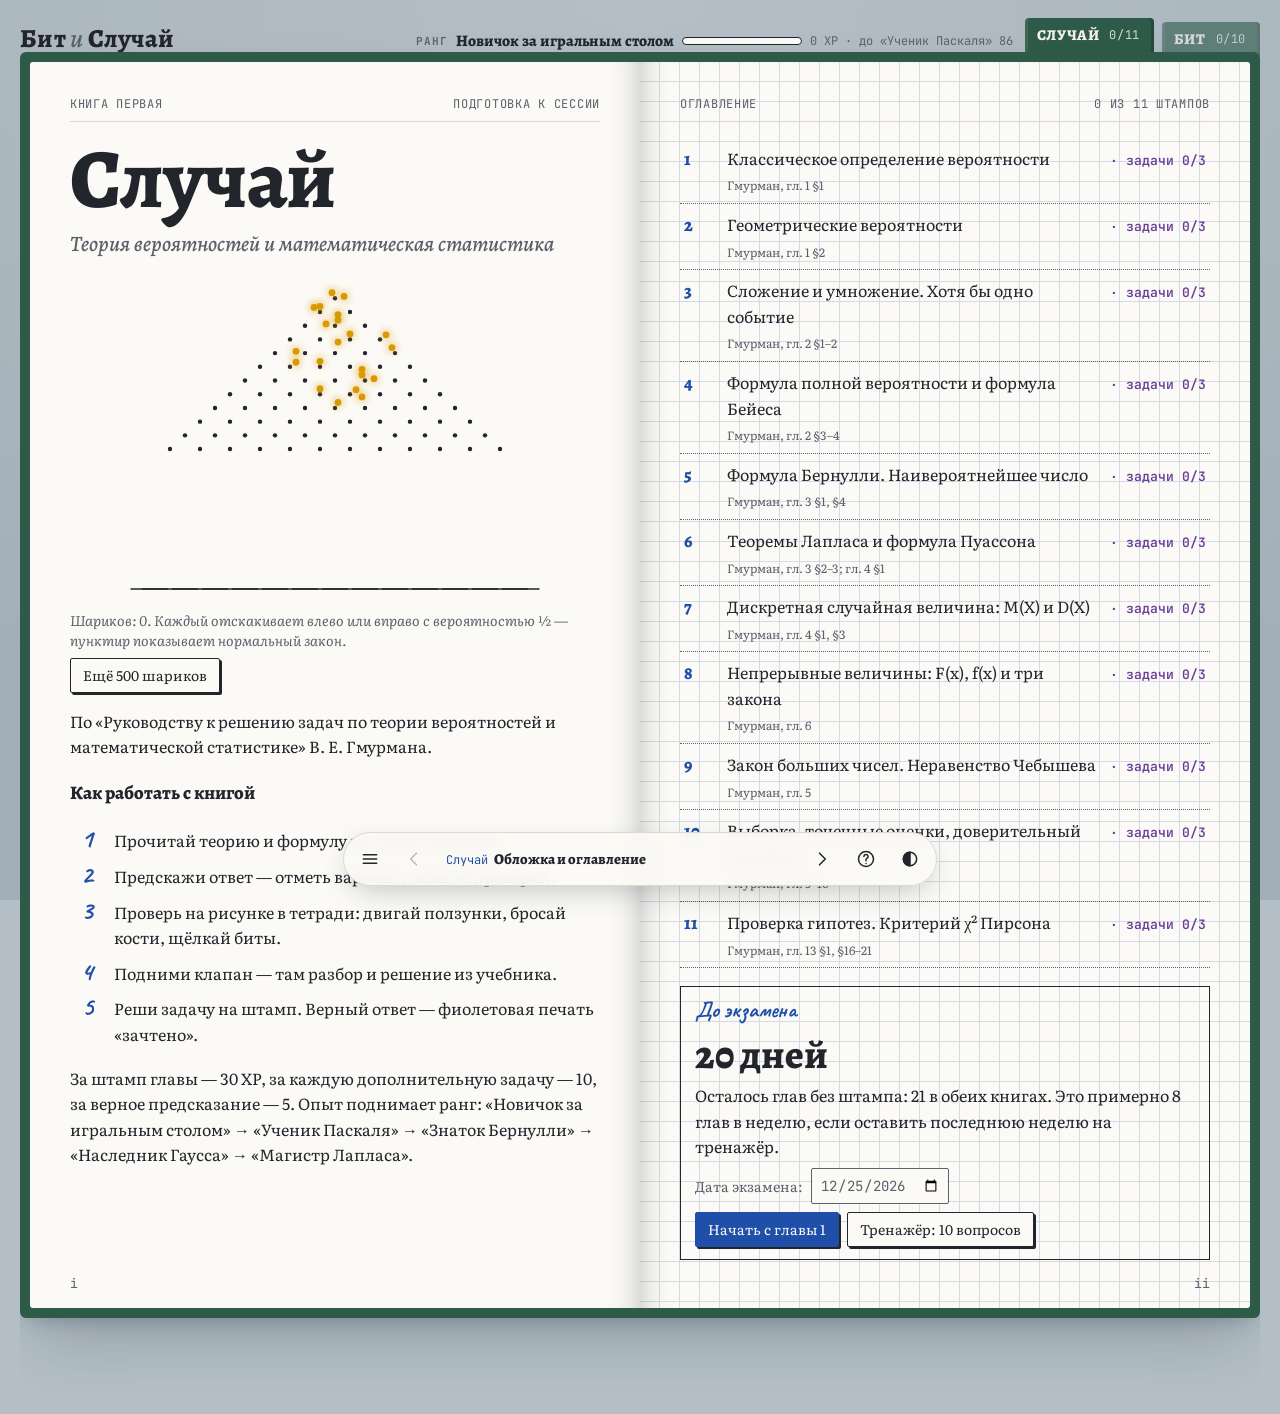
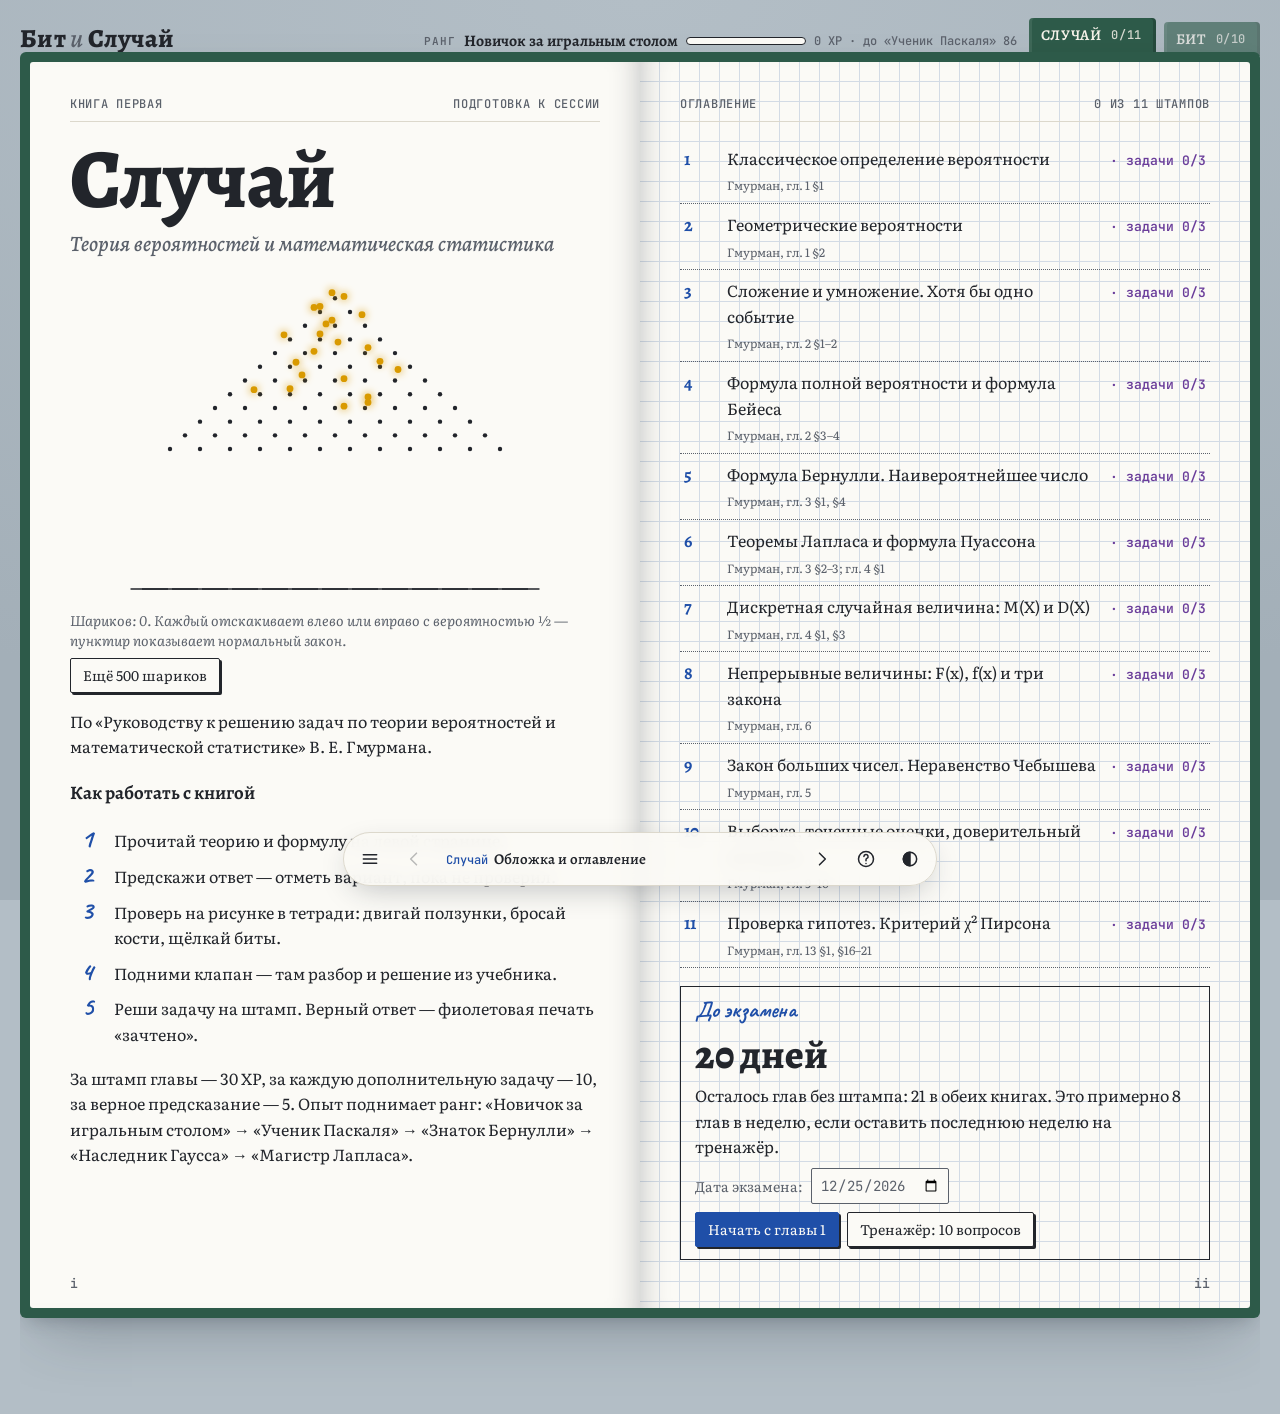
